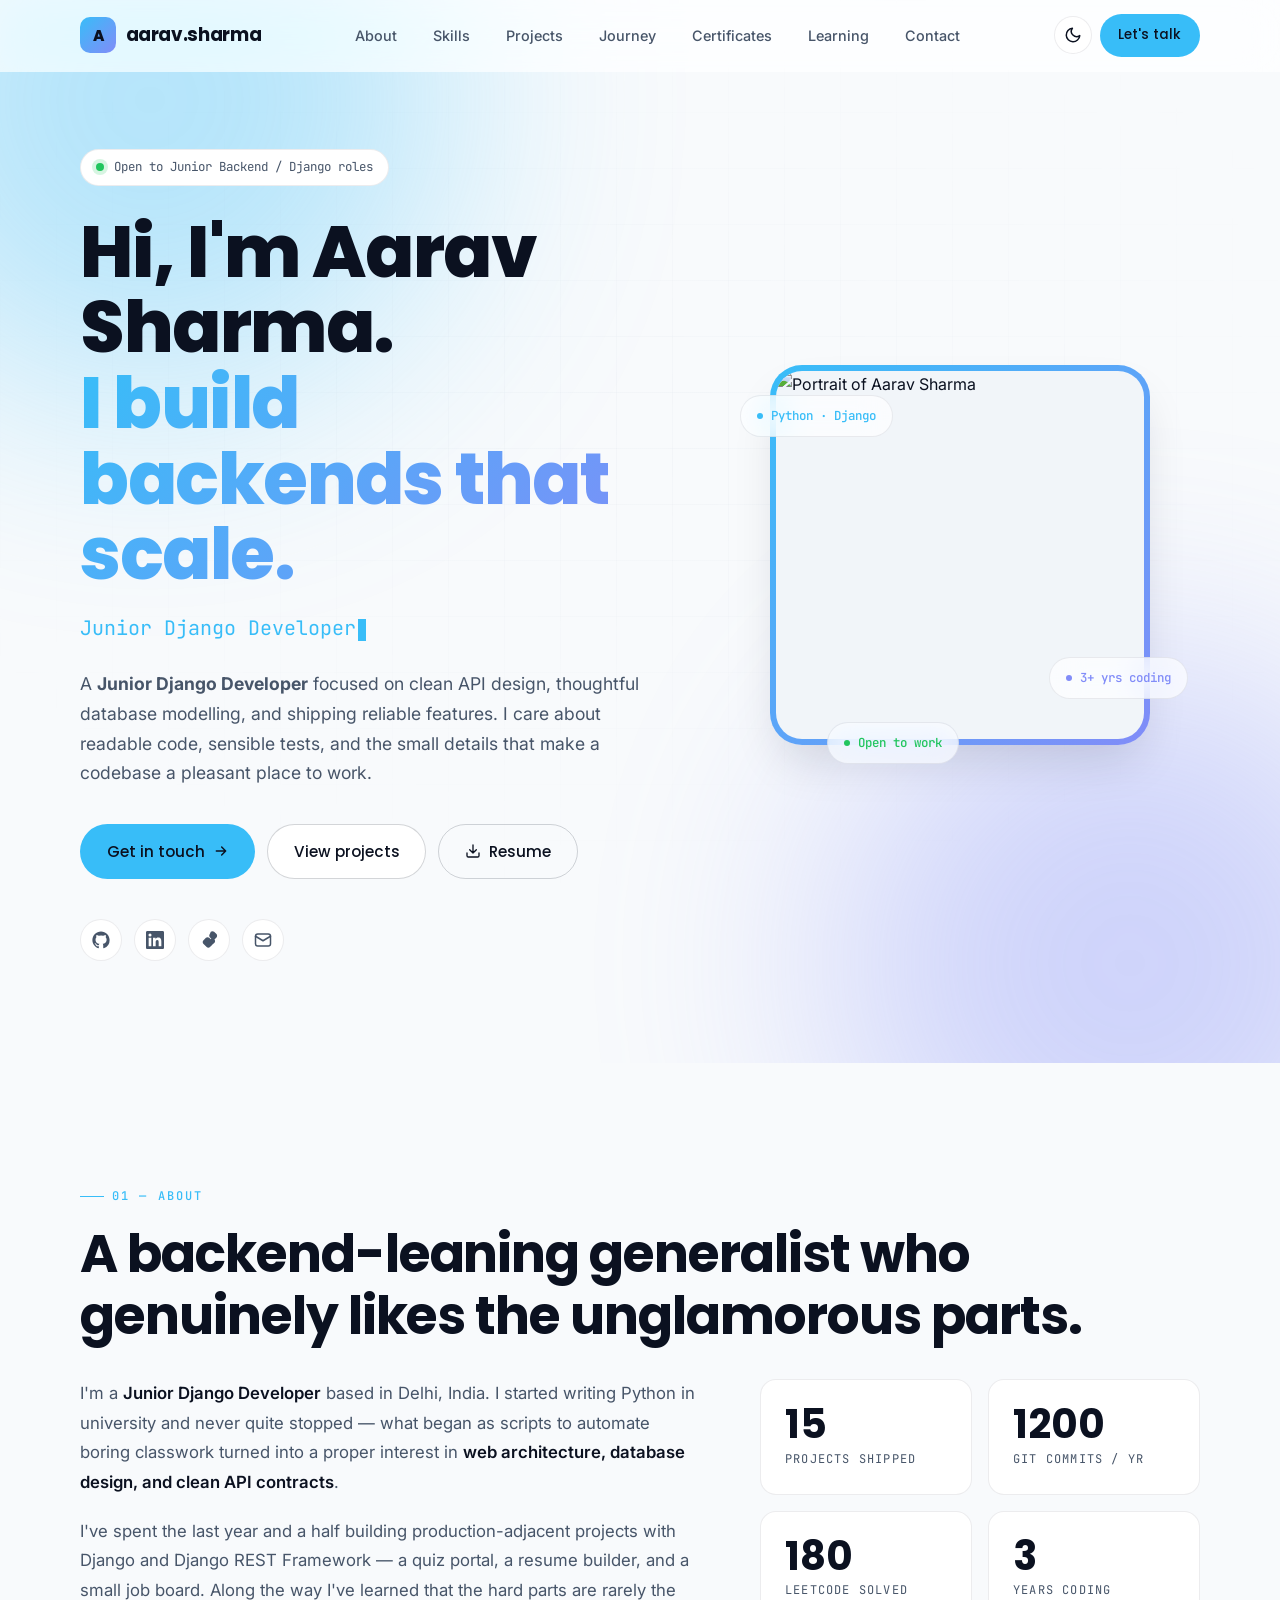
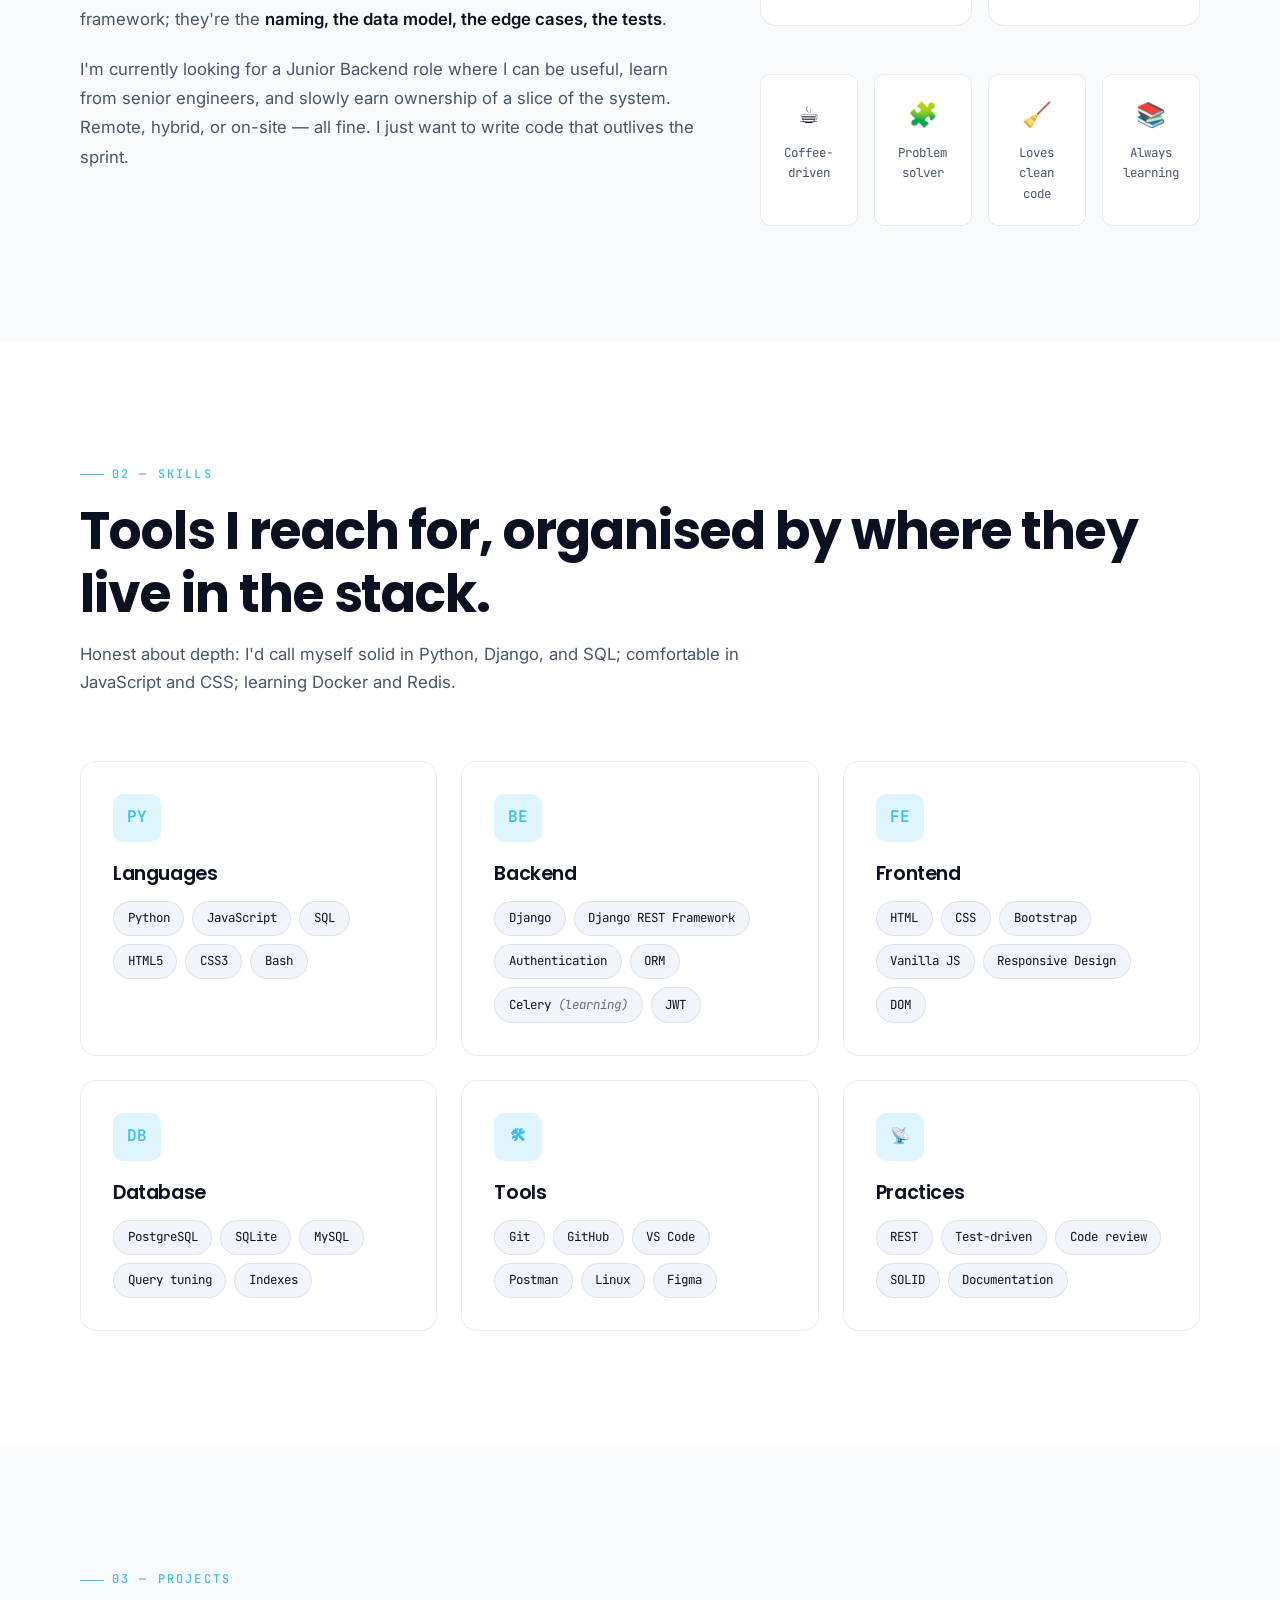
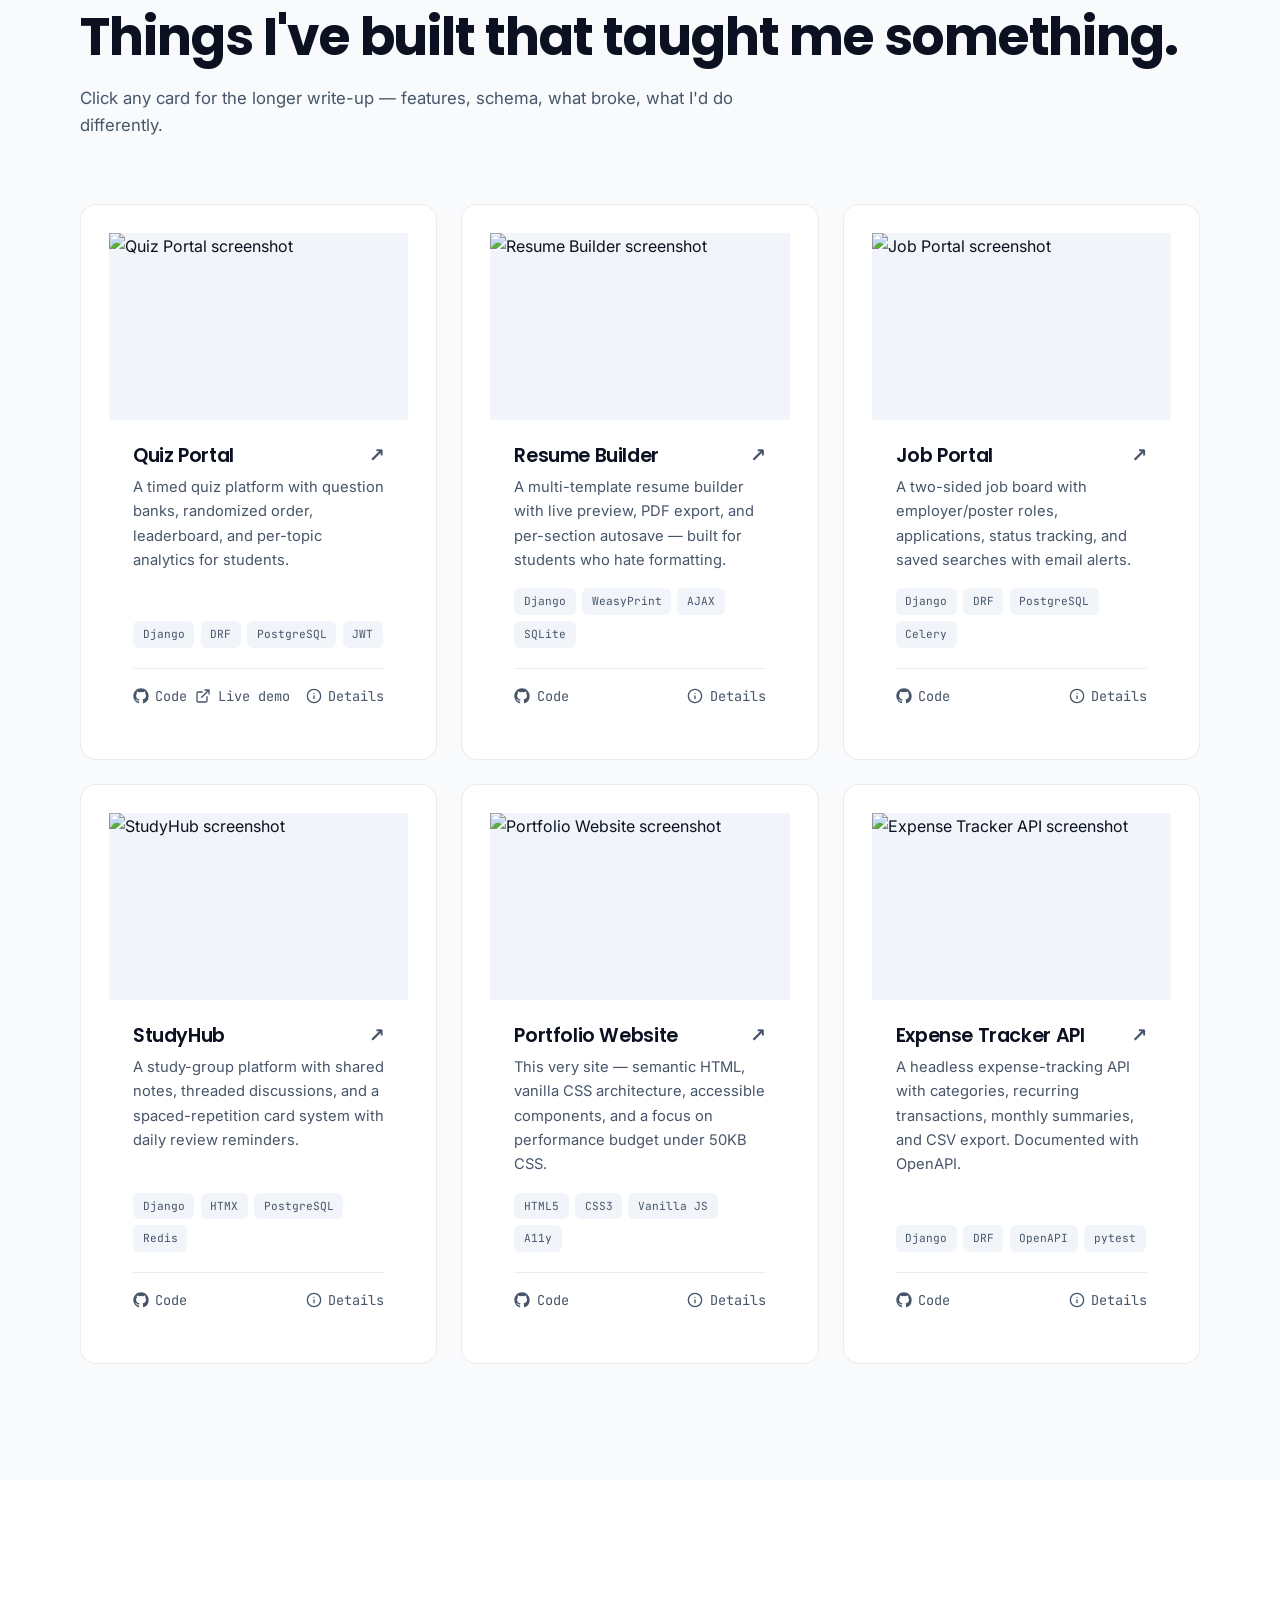
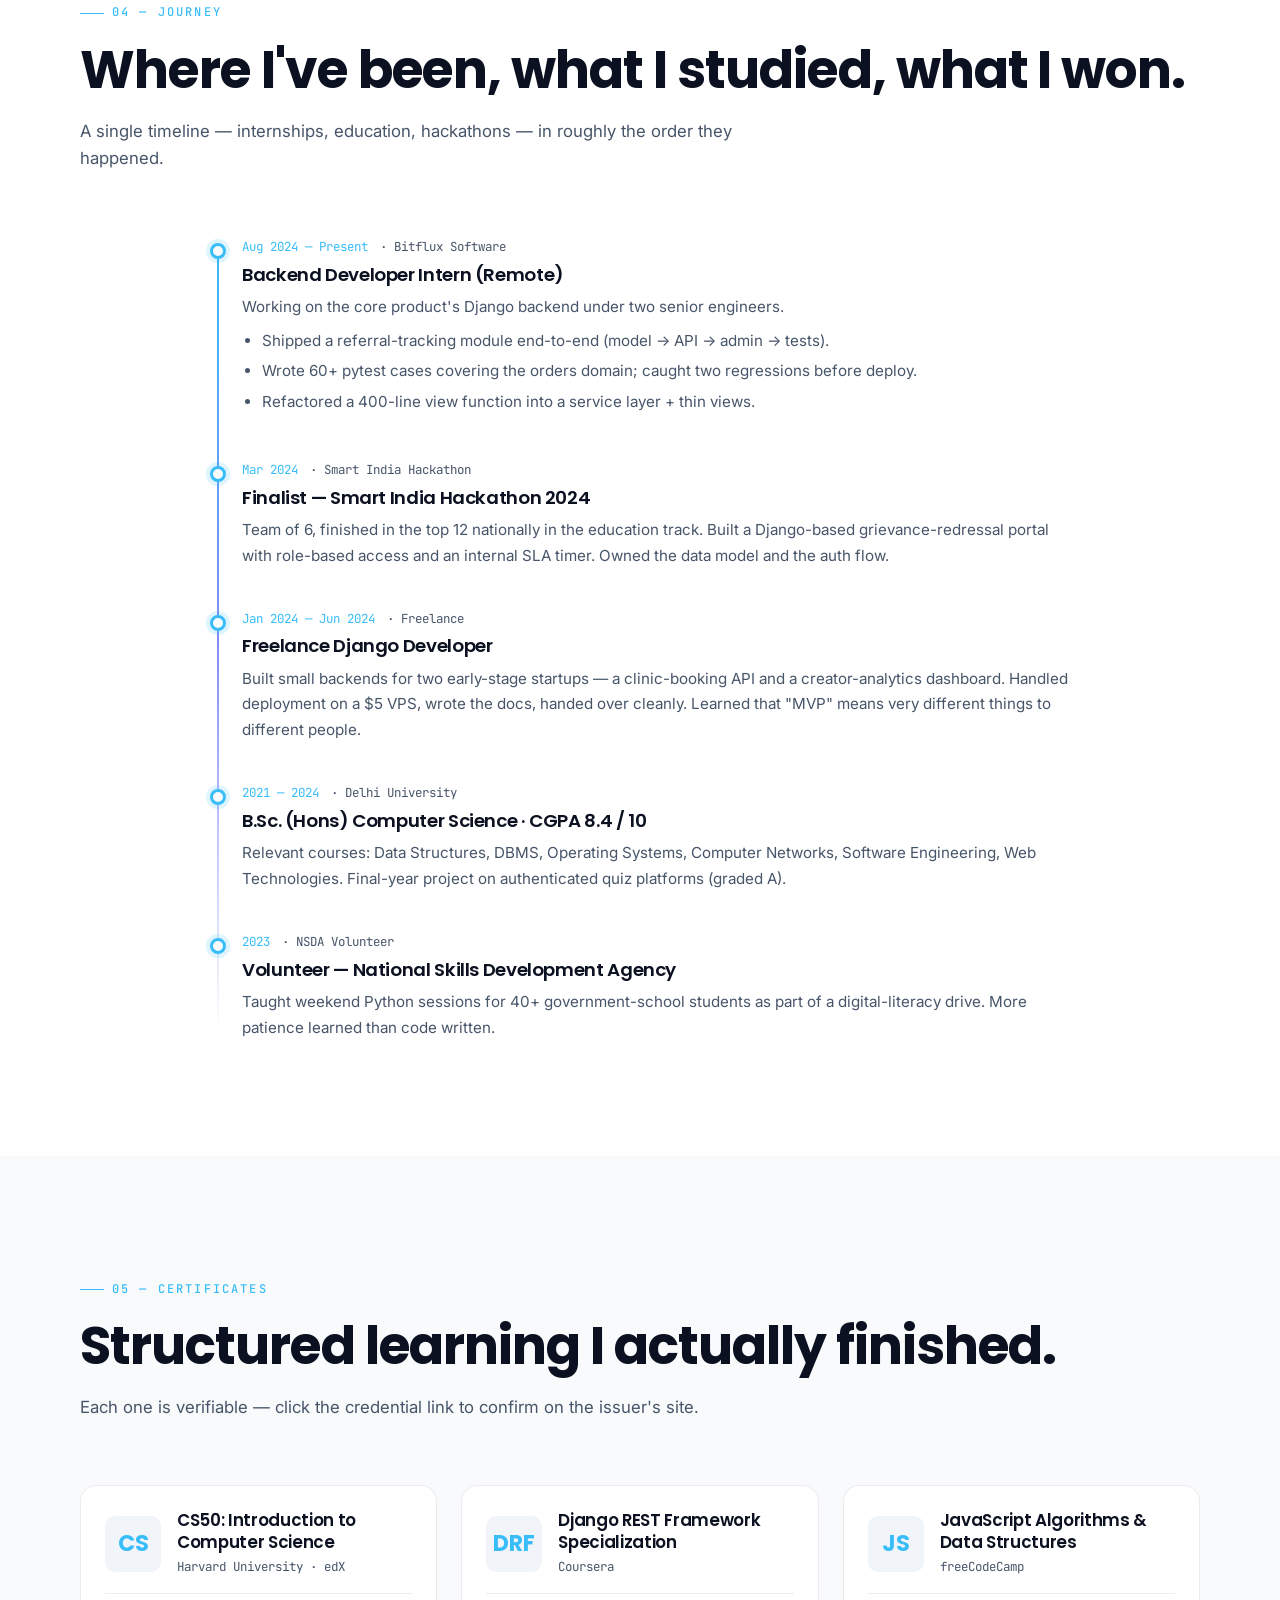
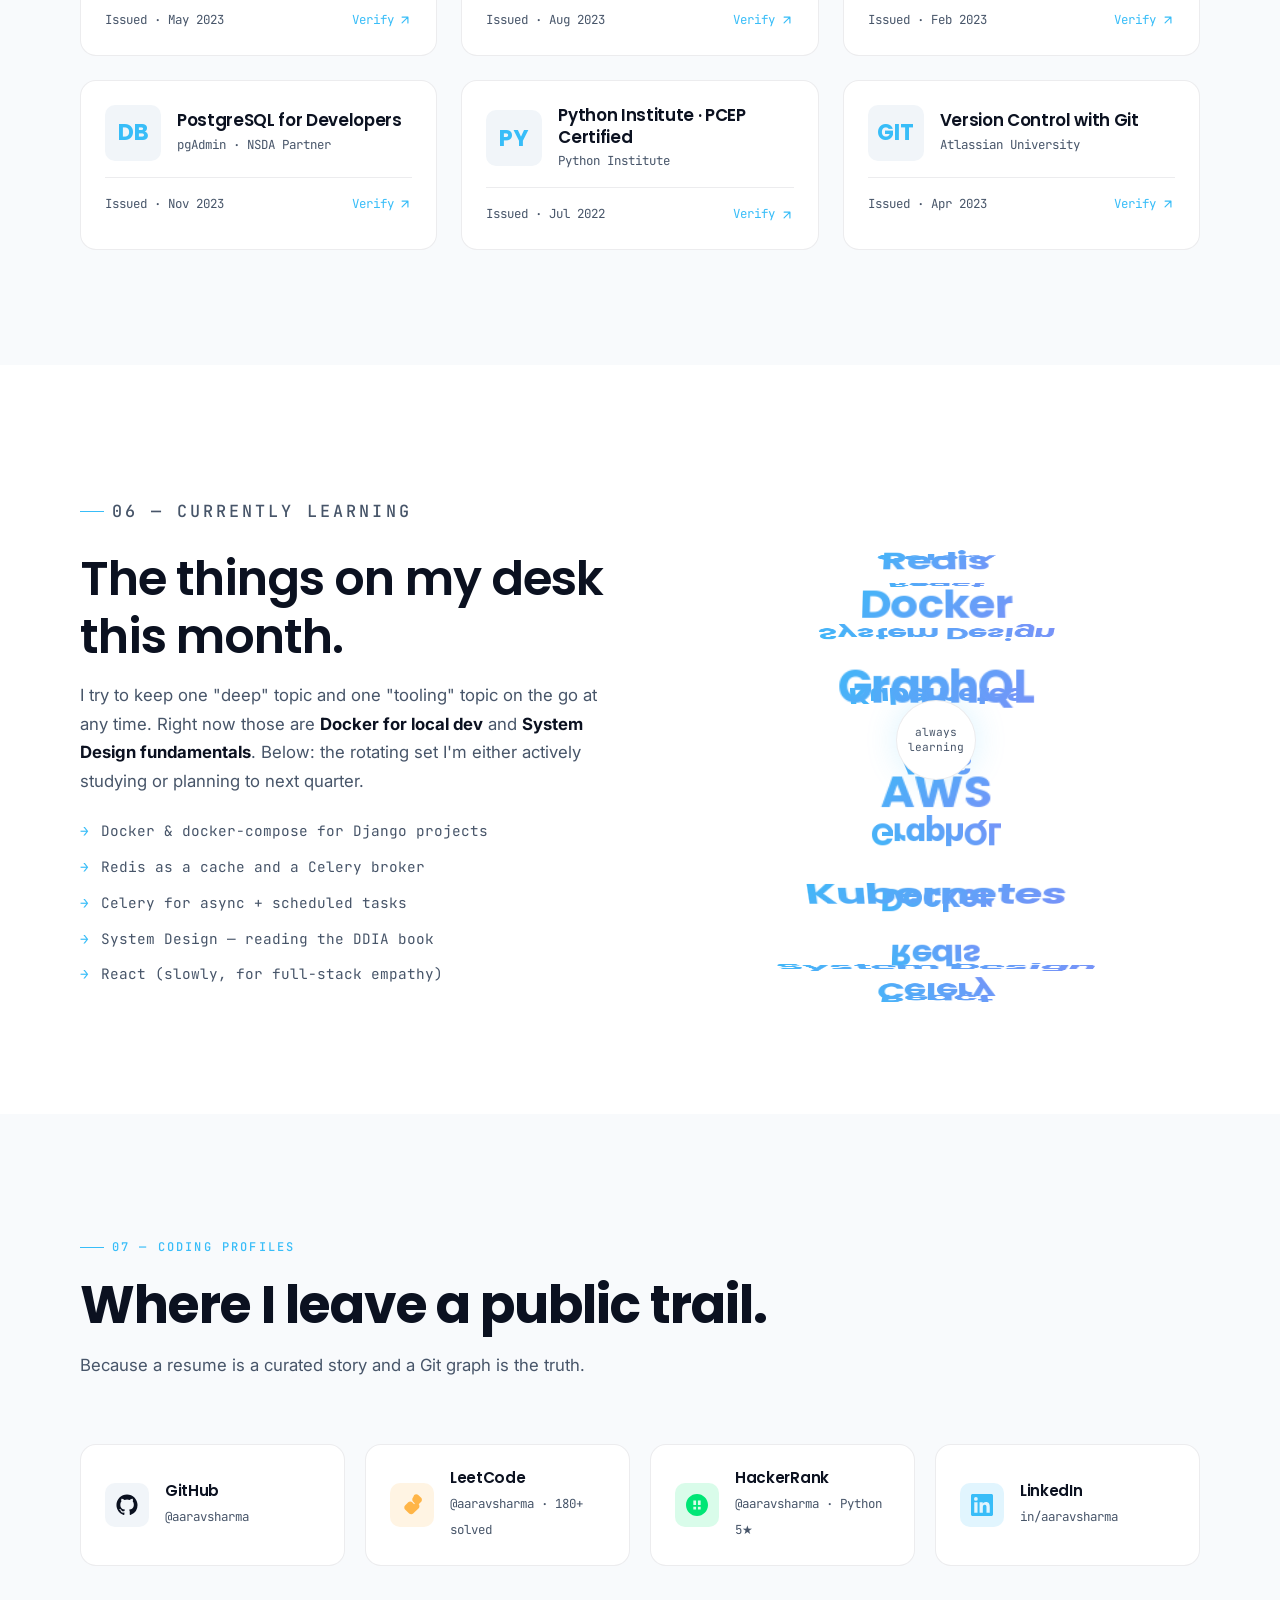
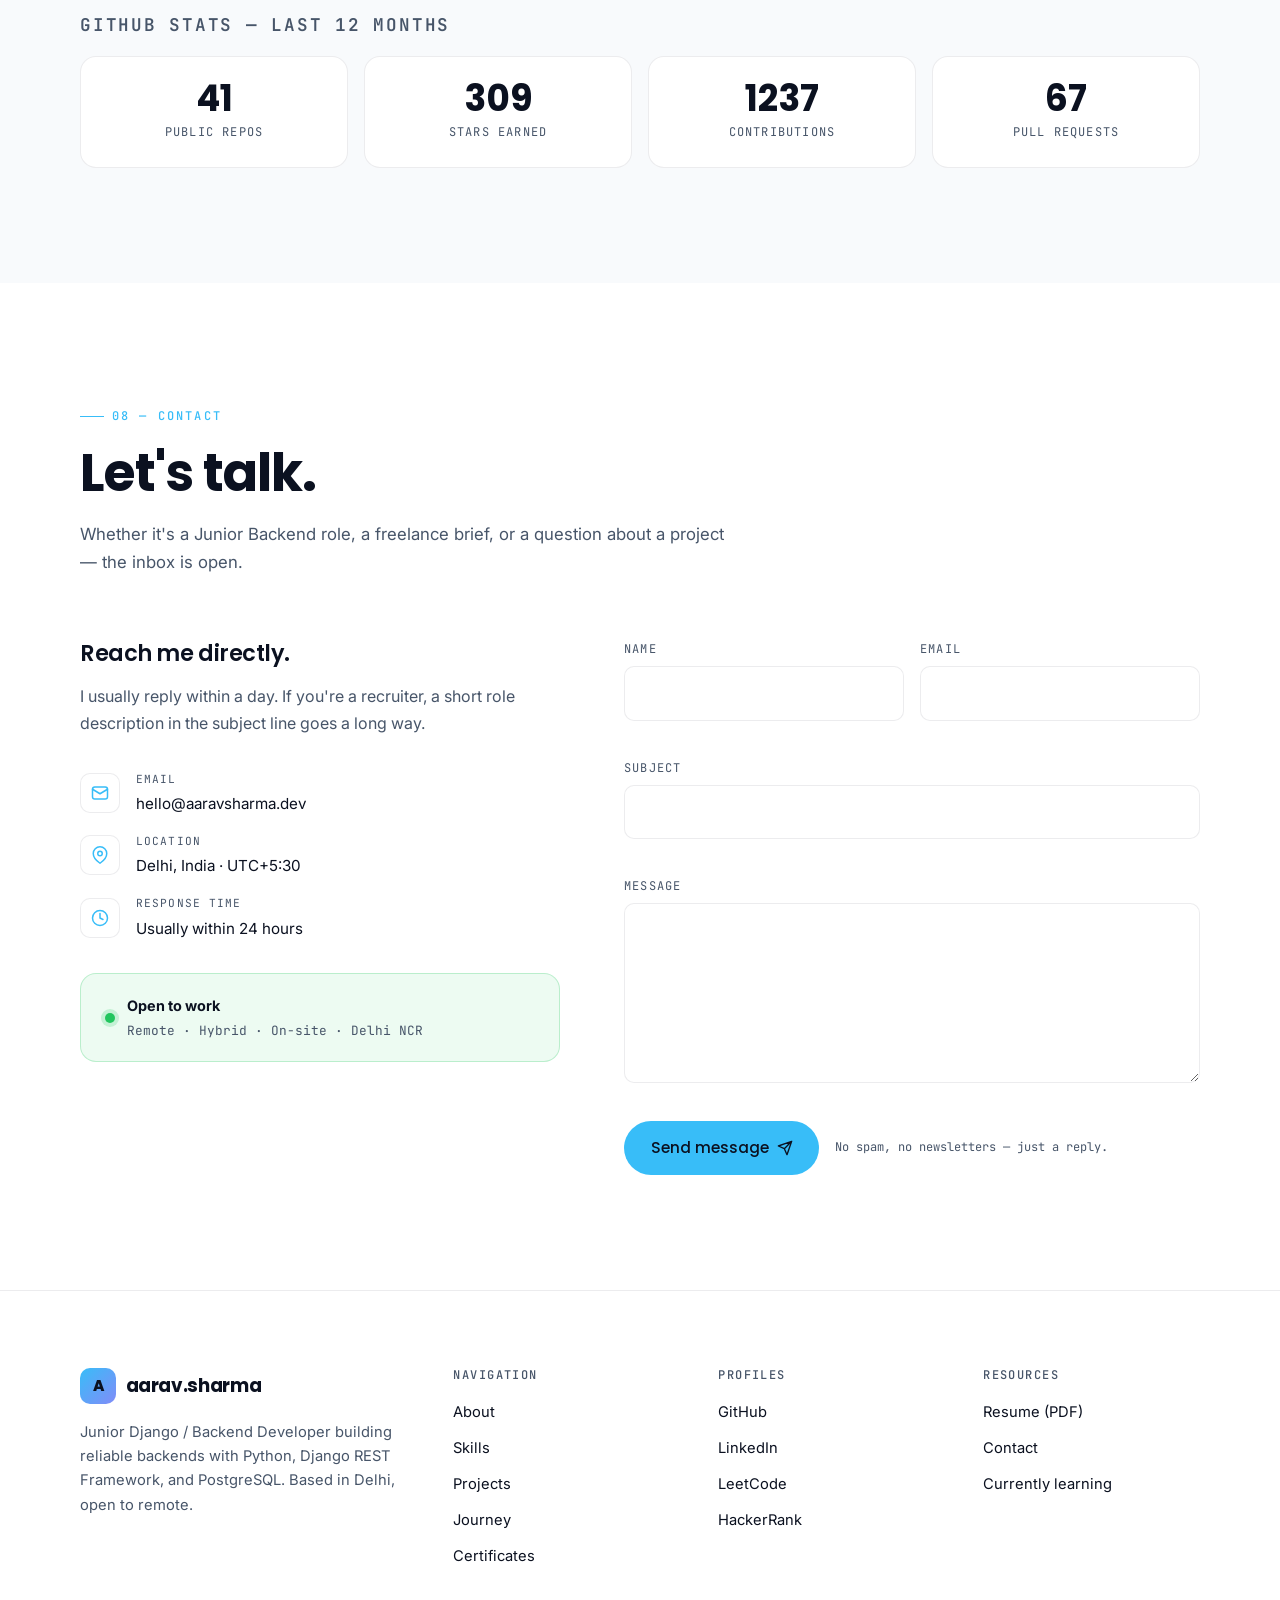
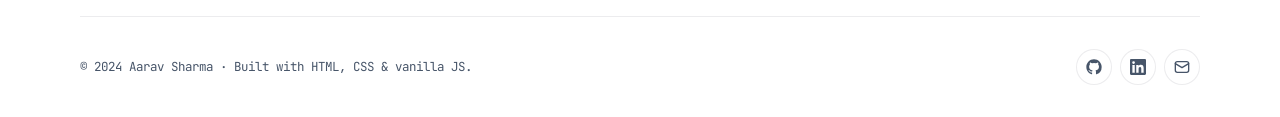
==== index.html @ 217621af "Add: index.html" ====
<!DOCTYPE html>
<html lang="en" data-theme="dark">
<head>
<meta charset="UTF-8" />
<meta name="viewport" content="width=device-width, initial-scale=1.0" />
<title>Aarav Sharma — Backend Developer · Django & Python</title>
<meta name="description" content="Junior Django / Backend Developer specialising in Python, Django REST Framework, and clean database design. Open to remote, hybrid, and on-site roles." />
<meta name="author" content="Aarav Sharma" />

<!-- Open Graph -->
<meta property="og:type" content="website" />
<meta property="og:title" content="Aarav Sharma — Backend Developer" />
<meta property="og:description" content="Python · Django · REST APIs · PostgreSQL. Building reliable backends with clean architecture." />
<meta property="og:image" content="https://picsum.photos/seed/og-devfolio/1200/630" />

<!-- Twitter -->
<meta name="twitter:card" content="summary_large_image" />
<meta name="twitter:title" content="Aarav Sharma — Backend Developer" />
<meta name="twitter:description" content="Python · Django · REST APIs · PostgreSQL." />

<!-- Canonical -->
<link rel="canonical" href="https://aaravsharma.dev/" />

<!-- Fonts -->
<link rel="preconnect" href="https://fonts.googleapis.com" />
<link rel="preconnect" href="https://fonts.gstatic.com" crossorigin />
<link href="https://fonts.googleapis.com/css2?family=Poppins:wght@400;500;600;700;800&family=Inter:wght@300;400;500;600;700&family=JetBrains+Mono:wght@400;500;600&display=swap" rel="stylesheet" />

<!-- Favicon -->
<link rel="icon" href="data:image/svg+xml,<svg xmlns='http://www.w3.org/2000/svg' viewBox='0 0 100 100'><rect width='100' height='100' rx='22' fill='%230B1120'/><text x='50' y='68' font-family='Poppins,sans-serif' font-size='52' font-weight='700' fill='%2338BDF8' text-anchor='middle'>A</text></svg>" />

<!-- Structured data -->
<script type="application/ld+json">
{
  "@context": "https://schema.org",
  "@type": "Person",
  "name": "Aarav Sharma",
  "jobTitle": "Junior Backend Developer",
  "url": "https://aaravsharma.dev",
  "knowsAbout": ["Python", "Django", "Django REST Framework", "PostgreSQL", "REST API Design", "Database Design"],
  "alumniOf": "Delhi University",
  "sameAs": [
    "https://github.com/aaravsharma",
    "https://linkedin.com/in/aaravsharma",
    "https://leetcode.com/aaravsharma"
  ]
}
</script>

<style>
/* ===================================================================
   1. VARIABLES
   =================================================================== */
:root {
  /* Color — dark theme (default) */
  --color-bg: #0B1120;
  --color-bg-2: #111827;
  --color-card: #1E293B;
  --color-card-2: #243349;
  --color-primary: #38BDF8;
  --color-primary-soft: rgba(56, 189, 248, 0.12);
  --color-secondary: #818CF8;
  --color-secondary-soft: rgba(129, 140, 248, 0.14);
  --color-text: #F8FAFC;
  --color-muted: #94A3B8;
  --color-success: #22C55E;
  --color-border: rgba(148, 163, 184, 0.14);
  --color-border-strong: rgba(148, 163, 184, 0.28);
  --color-glass: rgba(30, 41, 59, 0.6);

  /* Typography */
  --font-display: 'Poppins', system-ui, -apple-system, sans-serif;
  --font-sans: 'Inter', system-ui, -apple-system, sans-serif;
  --font-mono: 'JetBrains Mono', 'Fira Code', ui-monospace, monospace;

  /* Spacing scale */
  --space-1: 0.25rem;
  --space-2: 0.5rem;
  --space-3: 0.75rem;
  --space-4: 1rem;
  --space-5: 1.5rem;
  --space-6: 2rem;
  --space-7: 3rem;
  --space-8: 4rem;
  --space-9: 6rem;
  --space-10: 8rem;

  /* Radius */
  --radius-sm: 6px;
  --radius-md: 10px;
  --radius-lg: 16px;
  --radius-xl: 24px;
  --radius-full: 999px;

  /* Shadows */
  --shadow-sm: 0 1px 2px rgba(0,0,0,0.3);
  --shadow-md: 0 4px 16px rgba(0,0,0,0.35);
  --shadow-lg: 0 24px 48px -12px rgba(0,0,0,0.5);
  --shadow-glow: 0 0 32px rgba(56, 189, 248, 0.18);

  /* Easing */
  --ease-quiet: cubic-bezier(.22, 1, .36, 1);
  --ease-precise: cubic-bezier(.4, 0, .2, 1);
  --ease-emphasis: cubic-bezier(.16, 1, .3, 1);

  /* Layout */
  --container: 1200px;
  --container-narrow: 860px;
  --nav-height: 72px;
}

[data-theme="light"] {
  --color-bg: #F8FAFC;
  --color-bg-2: #FFFFFF;
  --color-card: #FFFFFF;
  --color-card-2: #F1F5F9;
  --color-primary-soft: rgba(56, 189, 248, 0.16);
  --color-secondary-soft: rgba(129, 140, 248, 0.18);
  --color-text: #0B1120;
  --color-muted: #475569;
  --color-border: rgba(15, 23, 42, 0.08);
  --color-border-strong: rgba(15, 23, 42, 0.18);
  --color-glass: rgba(255, 255, 255, 0.7);
  --shadow-sm: 0 1px 2px rgba(15,23,42,0.06);
  --shadow-md: 0 4px 16px rgba(15,23,42,0.08);
  --shadow-lg: 0 24px 48px -12px rgba(15,23,42,0.15);
  --shadow-glow: 0 0 32px rgba(56, 189, 248, 0.18);
}

/* ===================================================================
   2. RESET
   =================================================================== */
*, *::before, *::after { box-sizing: border-box; margin: 0; padding: 0; }
html { scroll-behavior: smooth; -webkit-text-size-adjust: 100%; }
html:focus-within { scroll-behavior: smooth; }
body {
  font-family: var(--font-sans);
  background: var(--color-bg);
  color: var(--color-text);
  line-height: 1.65;
  font-size: 16px;
  -webkit-font-smoothing: antialiased;
  -moz-osx-font-smoothing: grayscale;
  overflow-x: hidden;
  transition: background-color 400ms var(--ease-quiet), color 400ms var(--ease-quiet);
}
img, picture, svg, video { display: block; max-width: 100%; }
input, button, textarea, select { font: inherit; color: inherit; }
button { background: none; border: none; cursor: pointer; }
a { color: inherit; text-decoration: none; }
ul, ol { list-style: none; }
h1, h2, h3, h4, h5, h6 { font-family: var(--font-display); font-weight: 600; line-height: 1.2; letter-spacing: -0.02em; }
:focus-visible { outline: 2px solid var(--color-primary); outline-offset: 3px; border-radius: 4px; }

/* ===================================================================
   3. UTILITIES
   =================================================================== */
.container { width: 100%; max-width: var(--container); margin-inline: auto; padding-inline: clamp(1.25rem, 4vw, 2.5rem); }
.container-narrow { max-width: var(--container-narrow); }
.section { padding-block: clamp(4rem, 9vw, 8rem); position: relative; }
.section-label {
  display: inline-flex; align-items: center; gap: 0.5rem;
  font-family: var(--font-mono); font-size: 0.75rem; font-weight: 500;
  color: var(--color-primary); text-transform: uppercase; letter-spacing: 0.18em;
  margin-bottom: 1rem;
}
.section-label::before { content: ''; width: 24px; height: 1px; background: var(--color-primary); }
.section-title { font-size: clamp(2rem, 5vw, 3.25rem); font-weight: 700; margin-bottom: 1rem; }
.section-lead { color: var(--color-muted); font-size: 1.05rem; max-width: 60ch; margin-bottom: 4rem; }
.text-muted { color: var(--color-muted); }
.text-mono { font-family: var(--font-mono); }
.text-gradient {
  background: linear-gradient(135deg, var(--color-primary), var(--color-secondary));
  -webkit-background-clip: text; background-clip: text; -webkit-text-fill-color: transparent;
}

/* Buttons */
.btn {
  display: inline-flex; align-items: center; justify-content: center; gap: 0.5rem;
  padding: 0.85rem 1.6rem; border-radius: var(--radius-full);
  font-family: var(--font-display); font-weight: 500; font-size: 0.95rem;
  border: 1px solid transparent; transition: all 300ms var(--ease-quiet);
  white-space: nowrap; position: relative; overflow: hidden;
}
.btn-primary { background: var(--color-primary); color: #0B1120; }
.btn-primary:hover { transform: translateY(-2px); box-shadow: 0 12px 24px -8px rgba(56, 189, 248, 0.5); }
.btn-ghost { background: var(--color-card); color: var(--color-text); border-color: var(--color-border-strong); }
.btn-ghost:hover { border-color: var(--color-primary); transform: translateY(-2px); }
.btn-outline { background: transparent; border-color: var(--color-border-strong); color: var(--color-text); }
.btn-outline:hover { border-color: var(--color-primary); color: var(--color-primary); }
.btn-sm { padding: 0.55rem 1.1rem; font-size: 0.85rem; }

/* Card */
.card {
  background: var(--color-card); border: 1px solid var(--color-border);
  border-radius: var(--radius-lg); padding: 1.75rem;
  transition: all 400ms var(--ease-quiet);
}
.card-glass {
  background: var(--color-glass);
  backdrop-filter: blur(16px) saturate(160%);
  -webkit-backdrop-filter: blur(16px) saturate(160%);
  border: 1px solid var(--color-border);
}

/* Chip / tag */
.chip {
  display: inline-flex; align-items: center; gap: 0.4rem;
  padding: 0.35rem 0.8rem; border-radius: var(--radius-full);
  font-family: var(--font-mono); font-size: 0.75rem; font-weight: 500;
  background: var(--color-primary-soft); color: var(--color-primary);
  border: 1px solid var(--color-border);
}
.chip-secondary { background: var(--color-secondary-soft); color: var(--color-secondary); }
.chip-success { background: rgba(34, 197, 94, 0.14); color: var(--color-success); }

/* Eyebrow row */
.eyebrow-row { display: flex; align-items: center; gap: 0.75rem; flex-wrap: wrap; margin-bottom: 1.5rem; }

/* Divider */
.divider { height: 1px; background: linear-gradient(90deg, transparent, var(--color-border-strong), transparent); margin-block: 4rem; }

/* ===================================================================
   4. ANIMATIONS
   =================================================================== */
@keyframes drift1 {
  0%, 100% { transform: translate(0, 0) scale(1); }
  50% { transform: translate(150px, 100px) scale(1.15); }
}
@keyframes drift2 {
  0%, 100% { transform: translate(0, 0) scale(1); }
  50% { transform: translate(-120px, -80px) scale(1.1); }
}
@keyframes blink {
  0%, 100% { opacity: 1; }
  50% { opacity: 0; }
}
@keyframes spin-slow {
  from { transform: rotate(0deg); }
  to { transform: rotate(360deg); }
}
@keyframes float-y {
  0%, 100% { transform: translateY(0); }
  50% { transform: translateY(-8px); }
}

/* Scroll reveal */
.reveal { opacity: 0; transform: translateY(32px); transition: opacity 800ms var(--ease-quiet), transform 800ms var(--ease-quiet); }
.reveal.is-visible { opacity: 1; transform: translateY(0); }
.reveal-delay-1 { transition-delay: 80ms; }
.reveal-delay-2 { transition-delay: 160ms; }
.reveal-delay-3 { transition-delay: 240ms; }
.reveal-delay-4 { transition-delay: 320ms; }
.reveal-delay-5 { transition-delay: 400ms; }

@media (prefers-reduced-motion: reduce) {
  *, *::before, *::after { animation-duration: 0.01ms !important; animation-iteration-count: 1 !important; transition-duration: 0.01ms !important; scroll-behavior: auto !important; }
  .reveal { opacity: 1; transform: none; }
}

/* ===================================================================
   5. SCROLL PROGRESS
   =================================================================== */
.scroll-progress {
  position: fixed; top: 0; left: 0; height: 2px; width: 0%;
  background: linear-gradient(90deg, var(--color-primary), var(--color-secondary));
  z-index: 1000; transition: width 100ms linear;
}

/* ===================================================================
   6. SKIP LINK
   =================================================================== */
.skip-link {
  position: absolute; left: -9999px; top: 0; z-index: 1100;
  background: var(--color-primary); color: #0B1120;
  padding: 0.75rem 1.25rem; border-radius: 0 0 var(--radius-md) 0;
  font-weight: 500;
}
.skip-link:focus { left: 0; }

/* ===================================================================
   7. NAVBAR
   =================================================================== */
.nav {
  position: fixed; top: 0; left: 0; right: 0; height: var(--nav-height);
  display: flex; align-items: center; z-index: 100;
  background: var(--color-glass);
  backdrop-filter: blur(20px) saturate(160%);
  -webkit-backdrop-filter: blur(20px) saturate(160%);
  border-bottom: 1px solid transparent;
  transition: border-color 300ms var(--ease-quiet), background 300ms var(--ease-quiet);
}
.nav.is-scrolled { border-bottom-color: var(--color-border); }
.nav-inner { display: flex; align-items: center; justify-content: space-between; width: 100%; max-width: var(--container); margin-inline: auto; padding-inline: clamp(1.25rem, 4vw, 2.5rem); }
.nav-logo { font-family: var(--font-display); font-weight: 700; font-size: 1.15rem; display: flex; align-items: center; gap: 0.6rem; letter-spacing: -0.02em; }
.nav-logo-mark {
  width: 36px; height: 36px; border-radius: 10px;
  background: linear-gradient(135deg, var(--color-primary), var(--color-secondary));
  display: grid; place-items: center; color: #0B1120; font-weight: 800; font-size: 0.95rem;
}
.nav-links { display: flex; align-items: center; gap: 0.35rem; }
.nav-link {
  padding: 0.5rem 0.95rem; border-radius: var(--radius-full);
  font-size: 0.9rem; color: var(--color-muted); transition: all 250ms var(--ease-quiet);
  font-weight: 500;
}
.nav-link:hover { color: var(--color-text); background: var(--color-card); }
.nav-link.is-active { color: var(--color-primary); background: var(--color-primary-soft); }
.nav-actions { display: flex; align-items: center; gap: 0.5rem; }

.theme-toggle {
  width: 38px; height: 38px; border-radius: var(--radius-full);
  display: grid; place-items: center;
  background: var(--color-card); border: 1px solid var(--color-border);
  transition: all 250ms var(--ease-quiet);
}
.theme-toggle:hover { border-color: var(--color-primary); color: var(--color-primary); }
.theme-toggle svg { width: 18px; height: 18px; }
[data-theme="dark"] .theme-toggle .icon-sun { display: block; }
[data-theme="dark"] .theme-toggle .icon-moon { display: none; }
[data-theme="light"] .theme-toggle .icon-sun { display: none; }
[data-theme="light"] .theme-toggle .icon-moon { display: block; }

.nav-toggle { display: none; width: 38px; height: 38px; border-radius: var(--radius-full); background: var(--color-card); border: 1px solid var(--color-border); place-items: center; }
.nav-toggle span { display: block; width: 16px; height: 1.5px; background: var(--color-text); position: relative; }
.nav-toggle span::before, .nav-toggle span::after { content: ''; position: absolute; left: 0; width: 16px; height: 1.5px; background: var(--color-text); transition: transform 300ms var(--ease-quiet); }
.nav-toggle span::before { top: -5px; }
.nav-toggle span::after { top: 5px; }
.nav-toggle.is-open span { background: transparent; }
.nav-toggle.is-open span::before { transform: rotate(45deg) translate(3.5px, 3.5px); }
.nav-toggle.is-open span::after { transform: rotate(-45deg) translate(3.5px, -3.5px); }

@media (max-width: 880px) {
  .nav-links {
    position: fixed; top: var(--nav-height); left: 0; right: 0;
    flex-direction: column; align-items: stretch; gap: 0;
    background: var(--color-bg-2); border-bottom: 1px solid var(--color-border);
    padding: 1rem clamp(1.25rem, 4vw, 2.5rem) 1.5rem;
    transform: translateY(-130%); transition: transform 400ms var(--ease-quiet);
    max-height: calc(100vh - var(--nav-height)); overflow-y: auto;
  }
  .nav-links.is-open { transform: translateY(0); }
  .nav-link { padding: 0.85rem 1rem; border-radius: var(--radius-md); font-size: 1rem; }
  .nav-toggle { display: grid; }
}

/* ===================================================================
   8. HERO
   =================================================================== */
.hero { position: relative; padding-top: calc(var(--nav-height) + clamp(2rem, 6vw, 5rem)); padding-bottom: clamp(4rem, 8vw, 7rem); overflow: hidden; }
.hero-bg { position: absolute; inset: 0; z-index: 0; pointer-events: none; }
.hero-bg::before, .hero-bg::after {
  content: ''; position: absolute; width: 600px; height: 600px;
  border-radius: 50%; filter: blur(120px); opacity: 0.35;
}
.hero-bg::before { background: var(--color-primary); top: -200px; left: -150px; animation: drift1 18s ease-in-out infinite; }
.hero-bg::after { background: var(--color-secondary); bottom: -200px; right: -150px; animation: drift2 22s ease-in-out infinite; }
.hero-grid {
  position: absolute; inset: 0; z-index: 0; pointer-events: none;
  background-image:
    linear-gradient(rgba(148, 163, 184, 0.05) 1px, transparent 1px),
    linear-gradient(90deg, rgba(148, 163, 184, 0.05) 1px, transparent 1px);
  background-size: 56px 56px;
  -webkit-mask-image: radial-gradient(ellipse 80% 60% at 50% 40%, black, transparent 75%);
  mask-image: radial-gradient(ellipse 80% 60% at 50% 40%, black, transparent 75%);
}
.hero-inner { position: relative; z-index: 1; display: grid; grid-template-columns: 1.2fr 1fr; gap: clamp(2rem, 5vw, 4rem); align-items: center; }
@media (max-width: 880px) { .hero-inner { grid-template-columns: 1fr; text-align: center; } }

.hero-status {
  display: inline-flex; align-items: center; gap: 0.6rem;
  padding: 0.45rem 0.95rem; border-radius: var(--radius-full);
  background: var(--color-card); border: 1px solid var(--color-border);
  font-family: var(--font-mono); font-size: 0.78rem; color: var(--color-muted);
  margin-bottom: 1.75rem;
}
.hero-status .dot { width: 8px; height: 8px; border-radius: 50%; background: var(--color-success); box-shadow: 0 0 0 4px rgba(34, 197, 94, 0.18); }

.hero-title { font-size: clamp(2.5rem, 7vw, 4.5rem); font-weight: 800; line-height: 1.05; margin-bottom: 1.25rem; }
.hero-title .line { display: block; }
.hero-title .accent { background: linear-gradient(135deg, var(--color-primary), var(--color-secondary)); -webkit-background-clip: text; background-clip: text; -webkit-text-fill-color: transparent; }

.hero-role { font-family: var(--font-mono); font-size: clamp(1rem, 2.5vw, 1.25rem); color: var(--color-primary); margin-bottom: 1.5rem; min-height: 1.5em; }
.hero-role .cursor { display: inline-block; width: 8px; height: 1.1em; background: var(--color-primary); vertical-align: text-bottom; margin-left: 2px; animation: blink 1s steps(2) infinite; }

.hero-desc { font-size: 1.1rem; color: var(--color-muted); max-width: 56ch; margin-bottom: 2.25rem; line-height: 1.7; }
@media (max-width: 880px) { .hero-desc { margin-inline: auto; } }

.hero-cta { display: flex; gap: 0.75rem; flex-wrap: wrap; margin-bottom: 2.5rem; }
@media (max-width: 880px) { .hero-cta { justify-content: center; } }

.hero-socials { display: flex; gap: 0.75rem; align-items: center; }
@media (max-width: 880px) { .hero-socials { justify-content: center; } }
.hero-socials a {
  width: 42px; height: 42px; border-radius: var(--radius-full);
  display: grid; place-items: center;
  background: var(--color-card); border: 1px solid var(--color-border);
  color: var(--color-muted); transition: all 300ms var(--ease-quiet);
}
.hero-socials a:hover { color: var(--color-primary); border-color: var(--color-primary); transform: translateY(-3px); }
.hero-socials svg { width: 18px; height: 18px; }

/* Hero visual */
.hero-visual { position: relative; display: grid; place-items: center; }
.hero-photo-wrap {
  position: relative; width: clamp(260px, 32vw, 380px); aspect-ratio: 1;
  border-radius: 32px; padding: 6px;
  background: linear-gradient(135deg, var(--color-primary), var(--color-secondary));
  box-shadow: var(--shadow-lg);
}
.hero-photo {
  width: 100%; height: 100%; border-radius: 26px; object-fit: cover;
  background: var(--color-card-2);
}
.hero-photo-badge {
  position: absolute; padding: 0.6rem 1rem; border-radius: var(--radius-full);
  background: var(--color-glass); backdrop-filter: blur(16px) saturate(180%);
  -webkit-backdrop-filter: blur(16px) saturate(180%);
  border: 1px solid var(--color-border);
  font-family: var(--font-mono); font-size: 0.78rem; font-weight: 500;
  display: flex; align-items: center; gap: 0.5rem;
  animation: float-y 4s ease-in-out infinite;
}
.hero-photo-badge.badge-1 { top: 8%; left: -8%; color: var(--color-primary); }
.hero-photo-badge.badge-2 { bottom: 12%; right: -10%; color: var(--color-secondary); animation-delay: 1.5s; }
.hero-photo-badge.badge-3 { bottom: -5%; left: 15%; color: var(--color-success); animation-delay: 0.8s; }
.hero-photo-badge .dot { width: 6px; height: 6px; border-radius: 50%; background: currentColor; }

@media (max-width: 880px) {
  .hero-photo-wrap { width: 220px; }
  .hero-photo-badge.badge-1 { left: -4%; }
  .hero-photo-badge.badge-2 { right: -4%; }
}

/* ===================================================================
   9. ABOUT + STATS
   =================================================================== */
.about-grid { display: grid; grid-template-columns: 1.4fr 1fr; gap: clamp(2rem, 5vw, 4rem); align-items: start; }
@media (max-width: 880px) { .about-grid { grid-template-columns: 1fr; } }
.about-text p { color: var(--color-muted); font-size: 1.05rem; margin-bottom: 1.25rem; line-height: 1.75; }
.about-text p:last-child { margin-bottom: 0; }
.about-text strong { color: var(--color-text); font-weight: 600; }

.stats-grid { display: grid; grid-template-columns: repeat(2, 1fr); gap: 1rem; }
.stat-card { background: var(--color-card); border: 1px solid var(--color-border); border-radius: var(--radius-lg); padding: 1.5rem; transition: all 400ms var(--ease-quiet); }
.stat-card:hover { border-color: var(--color-primary); transform: translateY(-3px); }
.stat-value { font-family: var(--font-display); font-size: clamp(1.75rem, 4vw, 2.5rem); font-weight: 700; color: var(--color-text); line-height: 1; margin-bottom: 0.35rem; }
.stat-value .suffix { color: var(--color-primary); }
.stat-label { font-family: var(--font-mono); font-size: 0.75rem; color: var(--color-muted); text-transform: uppercase; letter-spacing: 0.1em; }

/* Fun facts strip */
.facts { display: grid; grid-template-columns: repeat(4, 1fr); gap: 1rem; margin-top: 3rem; }
@media (max-width: 720px) { .facts { grid-template-columns: repeat(2, 1fr); } }
.fact { padding: 1.25rem; background: var(--color-card); border: 1px solid var(--color-border); border-radius: var(--radius-md); text-align: center; }
.fact-icon { font-size: 1.5rem; margin-bottom: 0.5rem; }
.fact-text { font-family: var(--font-mono); font-size: 0.78rem; color: var(--color-muted); }

/* ===================================================================
   10. SKILLS
   =================================================================== */
.skills-grid { display: grid; grid-template-columns: repeat(auto-fit, minmax(280px, 1fr)); gap: 1.5rem; }
.skill-card { padding: 2rem; }
.skill-card-icon {
  width: 48px; height: 48px; border-radius: var(--radius-md);
  background: var(--color-primary-soft); color: var(--color-primary);
  display: grid; place-items: center; margin-bottom: 1.25rem;
  font-family: var(--font-mono); font-weight: 600;
}
.skill-card h3 { font-size: 1.2rem; margin-bottom: 1rem; }
.skill-list { display: flex; flex-wrap: wrap; gap: 0.5rem; }
.skill-tag {
  padding: 0.4rem 0.85rem; border-radius: var(--radius-full);
  background: var(--color-card-2); border: 1px solid var(--color-border);
  font-family: var(--font-mono); font-size: 0.78rem; color: var(--color-text);
  transition: all 250ms var(--ease-quiet);
}
.skill-tag:hover { border-color: var(--color-primary); color: var(--color-primary); transform: translateY(-2px); }

/* ===================================================================
   11. PROJECTS
   =================================================================== */
.projects-grid { display: grid; grid-template-columns: repeat(auto-fit, minmax(340px, 1fr)); gap: 1.5rem; }
.project-card {
  background: var(--color-card); border: 1px solid var(--color-border);
  border-radius: var(--radius-lg); overflow: hidden;
  transition: all 400ms var(--ease-quiet); display: flex; flex-direction: column;
  cursor: pointer;
}
.project-card:hover { transform: translateY(-6px); border-color: var(--color-border-strong); box-shadow: var(--shadow-lg); }
.project-thumb { aspect-ratio: 16/10; overflow: hidden; position: relative; background: var(--color-card-2); }
.project-thumb img { width: 100%; height: 100%; object-fit: cover; transition: transform 600ms var(--ease-quiet); }
.project-card:hover .project-thumb img { transform: scale(1.05); }
.project-thumb-overlay {
  position: absolute; inset: 0;
  background: linear-gradient(180deg, transparent 50%, rgba(11, 17, 32, 0.85));
  display: flex; align-items: flex-end; padding: 1rem;
  opacity: 0; transition: opacity 300ms var(--ease-quiet);
}
.project-card:hover .project-thumb-overlay { opacity: 1; }
.project-thumb-overlay .chip { background: rgba(255,255,255,0.12); color: var(--color-text); backdrop-filter: blur(8px); }
.project-body { padding: 1.5rem; flex: 1; display: flex; flex-direction: column; }
.project-title { font-size: 1.2rem; margin-bottom: 0.5rem; display: flex; align-items: center; justify-content: space-between; gap: 1rem; }
.project-title .arrow { color: var(--color-muted); transition: all 300ms var(--ease-quiet); }
.project-card:hover .project-title .arrow { color: var(--color-primary); transform: translate(3px, -3px); }
.project-desc { color: var(--color-muted); font-size: 0.92rem; margin-bottom: 1rem; flex: 1; }
.project-tags { display: flex; flex-wrap: wrap; gap: 0.4rem; margin-bottom: 1.25rem; }
.project-tag { font-family: var(--font-mono); font-size: 0.7rem; padding: 0.25rem 0.6rem; border-radius: var(--radius-sm); background: var(--color-card-2); color: var(--color-muted); }
.project-foot { display: flex; gap: 0.5rem; padding-top: 1rem; border-top: 1px solid var(--color-border); }
.project-foot a { display: inline-flex; align-items: center; gap: 0.4rem; font-size: 0.85rem; color: var(--color-muted); transition: color 250ms var(--ease-quiet); font-family: var(--font-mono); }
.project-foot a:hover { color: var(--color-primary); }
.project-foot svg { width: 16px; height: 16px; }

/* ===================================================================
   12. PROJECT MODAL
   =================================================================== */
.modal {
  position: fixed; inset: 0; z-index: 200;
  display: grid; place-items: center; padding: 1.5rem;
  background: rgba(11, 17, 32, 0.8); backdrop-filter: blur(8px);
  -webkit-backdrop-filter: blur(8px);
  opacity: 0; visibility: hidden; transition: opacity 300ms var(--ease-quiet), visibility 300ms var(--ease-quiet);
}
.modal.is-open { opacity: 1; visibility: visible; }
.modal-card {
  background: var(--color-bg-2); border: 1px solid var(--color-border);
  border-radius: var(--radius-xl); max-width: 800px; width: 100%;
  max-height: 88vh; overflow-y: auto;
  transform: translateY(40px); transition: transform 400ms var(--ease-emphasis);
}
.modal.is-open .modal-card { transform: translateY(0); }
.modal-close {
  position: sticky; top: 1rem; margin-left: auto; margin-right: 1rem; margin-top: 1rem;
  width: 38px; height: 38px; border-radius: var(--radius-full);
  background: var(--color-card); border: 1px solid var(--color-border);
  display: grid; place-items: center; color: var(--color-muted);
  transition: all 250ms var(--ease-quiet); z-index: 2;
}
.modal-close:hover { color: var(--color-text); border-color: var(--color-primary); }
.modal-body { padding: 0 2rem 2.5rem; }
.modal-cover { aspect-ratio: 16/9; border-radius: var(--radius-lg); overflow: hidden; margin: 0 2rem 2rem; }
.modal-cover img { width: 100%; height: 100%; object-fit: cover; }
.modal-title { font-size: 1.75rem; margin-bottom: 0.5rem; padding-inline: 2rem; }
.modal-sub { color: var(--color-muted); margin-bottom: 1.5rem; padding-inline: 2rem; font-family: var(--font-mono); font-size: 0.85rem; }
.modal-section { margin-bottom: 2rem; padding-inline: 2rem; }
.modal-section h4 { font-size: 0.9rem; text-transform: uppercase; letter-spacing: 0.1em; color: var(--color-primary); margin-bottom: 0.75rem; font-family: var(--font-mono); font-weight: 500; }
.modal-section ul { list-style: disc; padding-left: 1.25rem; }
.modal-section li { color: var(--color-muted); margin-bottom: 0.4rem; font-size: 0.95rem; }
.modal-section p { color: var(--color-muted); }
.modal-tags { display: flex; flex-wrap: wrap; gap: 0.5rem; }
.modal-cta { display: flex; gap: 0.75rem; flex-wrap: wrap; padding-inline: 2rem; }

/* ===================================================================
   13. TIMELINE (Experience / Education / Achievements)
   =================================================================== */
.timeline { position: relative; max-width: var(--container-narrow); margin-inline: auto; padding-left: 2rem; }
.timeline::before { content: ''; position: absolute; left: 7px; top: 8px; bottom: 8px; width: 2px; background: linear-gradient(180deg, var(--color-primary), var(--color-secondary), transparent); }
.timeline-item { position: relative; padding-bottom: 2.5rem; }
.timeline-item:last-child { padding-bottom: 0; }
.timeline-dot {
  position: absolute; left: -2rem; top: 6px; width: 16px; height: 16px;
  border-radius: 50%; background: var(--color-bg);
  border: 3px solid var(--color-primary);
  box-shadow: 0 0 0 4px var(--color-primary-soft);
}
.timeline-meta { display: flex; align-items: center; gap: 0.75rem; margin-bottom: 0.4rem; flex-wrap: wrap; }
.timeline-date { font-family: var(--font-mono); font-size: 0.78rem; color: var(--color-primary); }
.timeline-org { font-family: var(--font-mono); font-size: 0.78rem; color: var(--color-muted); }
.timeline-title { font-size: 1.15rem; margin-bottom: 0.5rem; }
.timeline-desc { color: var(--color-muted); font-size: 0.95rem; line-height: 1.7; }
.timeline-desc ul { list-style: disc; padding-left: 1.25rem; margin-top: 0.5rem; }
.timeline-desc li { margin-bottom: 0.3rem; }

/* ===================================================================
   14. CERTIFICATES
   =================================================================== */
.cert-grid { display: grid; grid-template-columns: repeat(auto-fit, minmax(280px, 1fr)); gap: 1.5rem; }
.cert-card { padding: 1.5rem; display: flex; flex-direction: column; gap: 1rem; }
.cert-card:hover { border-color: var(--color-primary); transform: translateY(-4px); }
.cert-head { display: flex; align-items: center; gap: 1rem; }
.cert-logo { width: 56px; height: 56px; border-radius: var(--radius-md); background: var(--color-card-2); display: grid; place-items: center; font-family: var(--font-display); font-weight: 700; font-size: 1.4rem; color: var(--color-primary); flex-shrink: 0; }
.cert-info h3 { font-size: 1.05rem; margin-bottom: 0.15rem; line-height: 1.3; }
.cert-org { font-family: var(--font-mono); font-size: 0.78rem; color: var(--color-muted); }
.cert-meta { display: flex; justify-content: space-between; align-items: center; font-family: var(--font-mono); font-size: 0.78rem; color: var(--color-muted); padding-top: 1rem; border-top: 1px solid var(--color-border); }
.cert-verify { color: var(--color-primary); display: inline-flex; align-items: center; gap: 0.3rem; transition: gap 250ms var(--ease-quiet); }
.cert-verify:hover { gap: 0.6rem; }

/* ===================================================================
   15. CURRENTLY LEARNING (3D word ring)
   =================================================================== */
.learning { padding-block: clamp(5rem, 10vw, 9rem); }
.learning-inner { display: grid; grid-template-columns: 1fr 1fr; gap: clamp(2rem, 5vw, 4rem); align-items: center; }
@media (max-width: 880px) { .learning-inner { grid-template-columns: 1fr; } }

.learning-text h2 { font-size: clamp(2rem, 5vw, 3rem); margin-bottom: 1rem; }
.learning-text p { color: var(--color-muted); font-size: 1.05rem; margin-bottom: 1.5rem; line-height: 1.7; }
.learning-list { display: flex; flex-direction: column; gap: 0.75rem; }
.learning-list-item { display: flex; align-items: center; gap: 0.75rem; font-family: var(--font-mono); font-size: 0.9rem; color: var(--color-muted); }
.learning-list-item::before { content: '→'; color: var(--color-primary); font-weight: 600; }

.ring-stage { perspective: 1000px; perspective-origin: 50% 50%; height: 480px; position: relative; display: grid; place-items: center; }
.ring { position: relative; transform-style: preserve-3d; will-change: transform; }
.ring-item { position: absolute; top: 50%; left: 50%; transform-origin: center; white-space: nowrap; }
.ring-item span {
  display: inline-block; transform: translate(-50%, -50%);
  font-family: var(--font-display); font-weight: 700;
  font-size: clamp(1.5rem, 3vw, 2.25rem);
  color: var(--color-text); letter-spacing: -0.02em;
  background: linear-gradient(135deg, var(--color-primary), var(--color-secondary));
  -webkit-background-clip: text; background-clip: text; -webkit-text-fill-color: transparent;
  padding: 0.5rem 1rem;
}
.ring-center {
  position: absolute; width: 80px; height: 80px; border-radius: 50%;
  background: var(--color-card); border: 1px solid var(--color-border);
  display: grid; place-items: center;
  font-family: var(--font-mono); font-size: 0.7rem; color: var(--color-muted);
  text-align: center; line-height: 1.3;
  box-shadow: var(--shadow-glow);
}

/* ===================================================================
   16. CODING PROFILES + GITHUB STATS
   =================================================================== */
.profiles-grid { display: grid; grid-template-columns: repeat(auto-fit, minmax(220px, 1fr)); gap: 1.25rem; margin-bottom: 3rem; }
.profile-card { padding: 1.5rem; display: flex; align-items: center; gap: 1rem; transition: all 300ms var(--ease-quiet); }
.profile-card:hover { border-color: var(--color-primary); transform: translateY(-3px); }
.profile-icon { width: 44px; height: 44px; border-radius: var(--radius-md); display: grid; place-items: center; flex-shrink: 0; }
.profile-icon svg { width: 22px; height: 22px; }
.profile-info h3 { font-size: 0.95rem; margin-bottom: 0.1rem; }
.profile-info .handle { font-family: var(--font-mono); font-size: 0.78rem; color: var(--color-muted); }

.gh-stats { display: grid; grid-template-columns: repeat(auto-fit, minmax(180px, 1fr)); gap: 1rem; }
.gh-stat { padding: 1.5rem; text-align: center; }
.gh-stat-value { font-family: var(--font-display); font-size: 2.25rem; font-weight: 700; color: var(--color-text); line-height: 1; margin-bottom: 0.4rem; }
.gh-stat-value .suffix { color: var(--color-primary); }
.gh-stat-label { font-family: var(--font-mono); font-size: 0.75rem; color: var(--color-muted); text-transform: uppercase; letter-spacing: 0.1em; }

/* ===================================================================
   17. CONTACT
   =================================================================== */
.contact-grid { display: grid; grid-template-columns: 1fr 1.2fr; gap: clamp(2rem, 5vw, 4rem); }
@media (max-width: 880px) { .contact-grid { grid-template-columns: 1fr; } }
.contact-info h3 { font-size: 1.4rem; margin-bottom: 1rem; }
.contact-info p { color: var(--color-muted); margin-bottom: 2rem; line-height: 1.7; }
.contact-list { display: flex; flex-direction: column; gap: 1rem; margin-bottom: 2rem; }
.contact-list-item { display: flex; align-items: center; gap: 1rem; }
.contact-list-item .ic { width: 40px; height: 40px; border-radius: var(--radius-md); background: var(--color-card); border: 1px solid var(--color-border); display: grid; place-items: center; color: var(--color-primary); flex-shrink: 0; }
.contact-list-item .ic svg { width: 18px; height: 18px; }
.contact-list-item .label { font-family: var(--font-mono); font-size: 0.7rem; color: var(--color-muted); text-transform: uppercase; letter-spacing: 0.1em; display: block; margin-bottom: 0.1rem; }
.contact-list-item .value { font-size: 0.95rem; }

.availability { padding: 1.25rem 1.5rem; border-radius: var(--radius-lg); background: rgba(34, 197, 94, 0.08); border: 1px solid rgba(34, 197, 94, 0.25); display: flex; align-items: center; gap: 0.75rem; }
.availability .dot { width: 10px; height: 10px; border-radius: 50%; background: var(--color-success); box-shadow: 0 0 0 4px rgba(34, 197, 94, 0.2); flex-shrink: 0; }
.availability-text { font-size: 0.9rem; }
.availability-text strong { display: block; color: var(--color-text); }
.availability-text span { color: var(--color-muted); font-family: var(--font-mono); font-size: 0.8rem; }

.form { display: flex; flex-direction: column; gap: 1.25rem; }
.form-row { display: grid; grid-template-columns: 1fr 1fr; gap: 1rem; }
@media (max-width: 600px) { .form-row { grid-template-columns: 1fr; } }
.form-group { display: flex; flex-direction: column; gap: 0.4rem; }
.form-group label { font-family: var(--font-mono); font-size: 0.75rem; color: var(--color-muted); text-transform: uppercase; letter-spacing: 0.1em; }
.form-group input, .form-group textarea {
  background: var(--color-card); border: 1px solid var(--color-border);
  border-radius: var(--radius-md); padding: 0.85rem 1rem;
  color: var(--color-text); font-family: var(--font-sans); font-size: 0.95rem;
  transition: all 250ms var(--ease-quiet); resize: vertical;
}
.form-group input:focus, .form-group textarea:focus { outline: none; border-color: var(--color-primary); box-shadow: 0 0 0 3px var(--color-primary-soft); }
.form-group.has-error input, .form-group.has-error textarea { border-color: #ef4444; }
.form-error { font-family: var(--font-mono); font-size: 0.72rem; color: #ef4444; min-height: 1em; }
.form-success { padding: 1rem 1.25rem; border-radius: var(--radius-md); background: rgba(34, 197, 94, 0.1); border: 1px solid rgba(34, 197, 94, 0.3); color: var(--color-success); font-size: 0.9rem; display: none; }
.form-success.is-visible { display: block; }
.form-submit { display: flex; align-items: center; gap: 1rem; flex-wrap: wrap; }
.form-note { font-family: var(--font-mono); font-size: 0.75rem; color: var(--color-muted); }

/* ===================================================================
   18. FOOTER
   =================================================================== */
.footer { border-top: 1px solid var(--color-border); padding-block: clamp(3rem, 6vw, 5rem) 2rem; background: var(--color-bg-2); }
.footer-grid { display: grid; grid-template-columns: 1.5fr 1fr 1fr 1fr; gap: clamp(2rem, 4vw, 3rem); margin-bottom: 3rem; }
@media (max-width: 720px) { .footer-grid { grid-template-columns: 1fr 1fr; } }
@media (max-width: 480px) { .footer-grid { grid-template-columns: 1fr; } }
.footer-brand p { color: var(--color-muted); margin-top: 1rem; font-size: 0.92rem; max-width: 36ch; }
.footer-col h4 { font-family: var(--font-mono); font-size: 0.75rem; color: var(--color-muted); text-transform: uppercase; letter-spacing: 0.12em; margin-bottom: 1rem; font-weight: 500; }
.footer-col ul { display: flex; flex-direction: column; gap: 0.6rem; }
.footer-col a { color: var(--color-text); font-size: 0.92rem; transition: color 250ms var(--ease-quiet); }
.footer-col a:hover { color: var(--color-primary); }
.footer-bottom { display: flex; align-items: center; justify-content: space-between; flex-wrap: wrap; gap: 1rem; padding-top: 2rem; border-top: 1px solid var(--color-border); }
.footer-bottom p { font-family: var(--font-mono); font-size: 0.78rem; color: var(--color-muted); }
.footer-socials { display: flex; gap: 0.5rem; }
.footer-socials a { width: 36px; height: 36px; border-radius: var(--radius-full); display: grid; place-items: center; background: var(--color-card); border: 1px solid var(--color-border); color: var(--color-muted); transition: all 250ms var(--ease-quiet); }
.footer-socials a:hover { color: var(--color-primary); border-color: var(--color-primary); }
.footer-socials svg { width: 16px; height: 16px; }

/* Back to top */
.back-to-top {
  position: fixed; right: 1.5rem; bottom: 1.5rem; z-index: 90;
  width: 46px; height: 46px; border-radius: var(--radius-full);
  background: var(--color-card); border: 1px solid var(--color-border);
  display: grid; place-items: center; color: var(--color-text);
  opacity: 0; visibility: hidden; transform: translateY(20px);
  transition: all 350ms var(--ease-quiet);
  box-shadow: var(--shadow-md);
}
.back-to-top.is-visible { opacity: 1; visibility: visible; transform: translateY(0); }
.back-to-top:hover { border-color: var(--color-primary); color: var(--color-primary); transform: translateY(-3px); }
.back-to-top svg { width: 18px; height: 18px; }

/* ===================================================================
   19. UTILITIES — small helpers
   =================================================================== */
.text-center { text-align: center; }
.mx-auto { margin-inline: auto; }
.mt-2 { margin-top: 2rem; }
.flex-center { display: flex; align-items: center; justify-content: center; }
.hidden-mobile { display: initial; }
@media (max-width: 720px) { .hidden-mobile { display: none; } }

/* SVG inline icon */
.ic { width: 1em; height: 1em; display: inline-block; vertical-align: -0.125em; fill: currentColor; }

</style>
</head>

<body>

<a href="#main" class="skip-link">Skip to content</a>
<div class="scroll-progress" id="scroll-progress" aria-hidden="true"></div>

<!-- =============================================================
     NAVBAR
     ============================================================= -->
<header class="nav" id="nav">
  <div class="nav-inner">
    <a href="#hero" class="nav-logo" aria-label="Aarav Sharma — home">
      <span class="nav-logo-mark">A</span>
      <span>aarav.sharma</span>
    </a>

    <nav class="nav-links" id="nav-links" aria-label="Primary">
      <a href="#about" class="nav-link">About</a>
      <a href="#skills" class="nav-link">Skills</a>
      <a href="#projects" class="nav-link">Projects</a>
      <a href="#journey" class="nav-link">Journey</a>
      <a href="#certificates" class="nav-link">Certificates</a>
      <a href="#learning" class="nav-link">Learning</a>
      <a href="#contact" class="nav-link">Contact</a>
    </nav>

    <div class="nav-actions">
      <button class="theme-toggle" id="theme-toggle" aria-label="Toggle theme">
        <svg class="icon-sun" viewBox="0 0 24 24" fill="none" stroke="currentColor" stroke-width="2" stroke-linecap="round" stroke-linejoin="round"><circle cx="12" cy="12" r="4"/><path d="M12 2v2M12 20v2M4.93 4.93l1.41 1.41M17.66 17.66l1.41 1.41M2 12h2M20 12h2M4.93 19.07l1.41-1.41M17.66 6.34l1.41-1.41"/></svg>
        <svg class="icon-moon" viewBox="0 0 24 24" fill="none" stroke="currentColor" stroke-width="2" stroke-linecap="round" stroke-linejoin="round"><path d="M21 12.79A9 9 0 1 1 11.21 3 7 7 0 0 0 21 12.79z"/></svg>
      </button>
      <a href="#contact" class="btn btn-primary btn-sm hidden-mobile">Let's talk</a>
      <button class="nav-toggle" id="nav-toggle" aria-label="Toggle menu" aria-expanded="false"><span></span></button>
    </div>
  </div>
</header>

<main id="main">

<!-- =============================================================
     HERO
     ============================================================= -->
<section class="hero" id="hero">
  <div class="hero-bg" aria-hidden="true"></div>
  <div class="hero-grid" aria-hidden="true"></div>

  <div class="container hero-inner">
    <div class="hero-content">
      <div class="hero-status reveal">
        <span class="dot"></span>
        Open to Junior Backend / Django roles
      </div>

      <h1 class="hero-title reveal reveal-delay-1">
        <span class="line">Hi, I'm Aarav Sharma.</span>
        <span class="line accent">I build backends that scale.</span>
      </h1>

      <p class="hero-role reveal reveal-delay-2">
        <span id="typed"></span><span class="cursor" aria-hidden="true"></span>
      </p>

      <p class="hero-desc reveal reveal-delay-3">
        A <strong>Junior Django Developer</strong> focused on clean API design,
        thoughtful database modelling, and shipping reliable features. I care about
        readable code, sensible tests, and the small details that make a codebase
        a pleasant place to work.
      </p>

      <div class="hero-cta reveal reveal-delay-4">
        <a href="#contact" class="btn btn-primary">
          Get in touch
          <svg width="16" height="16" viewBox="0 0 24 24" fill="none" stroke="currentColor" stroke-width="2.2" stroke-linecap="round" stroke-linejoin="round"><path d="M5 12h14M13 6l6 6-6 6"/></svg>
        </a>
        <a href="#projects" class="btn btn-ghost">View projects</a>
        <a href="assets/resume.pdf" class="btn btn-outline" download>
          <svg width="16" height="16" viewBox="0 0 24 24" fill="none" stroke="currentColor" stroke-width="2" stroke-linecap="round" stroke-linejoin="round"><path d="M21 15v4a2 2 0 0 1-2 2H5a2 2 0 0 1-2-2v-4M7 10l5 5 5-5M12 15V3"/></svg>
          Resume
        </a>
      </div>

      <div class="hero-socials reveal reveal-delay-5">
        <a href="https://github.com/aaravsharma" aria-label="GitHub" target="_blank" rel="noopener">
          <svg viewBox="0 0 24 24" fill="currentColor"><path d="M12 .5C5.65.5.5 5.65.5 12c0 5.08 3.29 9.39 7.86 10.91.58.11.79-.25.79-.55v-2.13c-3.2.69-3.87-1.36-3.87-1.36-.52-1.34-1.28-1.69-1.28-1.69-1.05-.71.08-.7.08-.7 1.16.08 1.77 1.19 1.77 1.19 1.03 1.77 2.7 1.26 3.36.96.1-.75.4-1.26.73-1.55-2.55-.29-5.23-1.28-5.23-5.7 0-1.26.45-2.29 1.19-3.1-.12-.29-.51-1.46.11-3.05 0 0 .97-.31 3.18 1.18a11.02 11.02 0 0 1 5.79 0c2.21-1.49 3.18-1.18 3.18-1.18.62 1.59.23 2.76.11 3.05.74.81 1.19 1.84 1.19 3.1 0 4.43-2.69 5.41-5.25 5.69.41.36.77 1.06.77 2.13v3.16c0 .31.21.67.8.55A11.51 11.51 0 0 0 23.5 12C23.5 5.65 18.35.5 12 .5z"/></svg>
        </a>
        <a href="https://linkedin.com/in/aaravsharma" aria-label="LinkedIn" target="_blank" rel="noopener">
          <svg viewBox="0 0 24 24" fill="currentColor"><path d="M20.45 20.45h-3.55v-5.57c0-1.33-.02-3.04-1.85-3.04-1.85 0-2.14 1.45-2.14 2.95v5.66H9.35V9h3.42v1.56h.05c.48-.9 1.64-1.85 3.37-1.85 3.6 0 4.27 2.37 4.27 5.46v6.28zM5.34 7.43a2.06 2.06 0 1 1 0-4.12 2.06 2.06 0 0 1 0 4.12zM7.12 20.45H3.56V9h3.56v11.45zM22.22 0H1.77C.79 0 0 .77 0 1.73v20.54C0 23.22.79 24 1.77 24h20.45c.98 0 1.78-.78 1.78-1.73V1.73C24 .77 23.2 0 22.22 0z"/></svg>
        </a>
        <a href="https://leetcode.com/aaravsharma" aria-label="LeetCode" target="_blank" rel="noopener">
          <svg viewBox="0 0 24 24" fill="currentColor"><path d="M16.1 18.6l-2.8 2.8c-.5.5-1.3.8-2.2.8-.9 0-1.7-.3-2.2-.8L4.4 17c-.5-.5-.8-1.3-.8-2.2 0-.9.3-1.7.8-2.2l3.5-3.5c.5-.5 1.3-.8 2.2-.8.9 0 1.7.3 2.2.8l2 2 .8-.8-2-2c-.5-.5-.8-1.3-.8-2.2 0-.9.3-1.7.8-2.2L14.4 1c.5-.5 1.3-.8 2.2-.8.9 0 1.7.3 2.2.8L22 4.1c.5.5.8 1.3.8 2.2 0 .9-.3 1.7-.8 2.2l-2.7 2.7c.5.5.8 1.3.8 2.2 0 .9-.3 1.7-.8 2.2l-3.4 3.2z"/></svg>
        </a>
        <a href="mailto:hello@aaravsharma.dev" aria-label="Email">
          <svg viewBox="0 0 24 24" fill="none" stroke="currentColor" stroke-width="2" stroke-linecap="round" stroke-linejoin="round"><rect x="2" y="4" width="20" height="16" rx="3"/><path d="m2 7 10 6 10-6"/></svg>
        </a>
      </div>
    </div>

    <div class="hero-visual reveal reveal-delay-3">
      <div class="hero-photo-wrap">
        <img src="https://picsum.photos/seed/devfolio-portrait/600/600" alt="Portrait of Aarav Sharma" class="hero-photo" width="380" height="380" loading="eager" />
        <div class="hero-photo-badge badge-1"><span class="dot"></span> Python · Django</div>
        <div class="hero-photo-badge badge-2"><span class="dot"></span> 3+ yrs coding</div>
        <div class="hero-photo-badge badge-3"><span class="dot"></span> Open to work</div>
      </div>
    </div>
  </div>
</section>

<!-- =============================================================
     ABOUT
     ============================================================= -->
<section class="section" id="about">
  <div class="container">
    <div class="reveal">
      <p class="section-label">01 — About</p>
      <h2 class="section-title">A backend-leaning generalist who genuinely likes the unglamorous parts.</h2>
    </div>

    <div class="about-grid mt-2">
      <div class="about-text reveal reveal-delay-1">
        <p>
          I'm a <strong>Junior Django Developer</strong> based in Delhi, India. I started writing
          Python in university and never quite stopped — what began as scripts to automate
          boring classwork turned into a proper interest in <strong>web architecture, database
          design, and clean API contracts</strong>.
        </p>
        <p>
          I've spent the last year and a half building production-adjacent projects with
          Django and Django REST Framework — a quiz portal, a resume builder, and a small
          job board. Along the way I've learned that the hard parts are rarely the framework;
          they're the <strong>naming, the data model, the edge cases, the tests</strong>.
        </p>
        <p>
          I'm currently looking for a Junior Backend role where I can be useful, learn from
          senior engineers, and slowly earn ownership of a slice of the system. Remote, hybrid,
          or on-site — all fine. I just want to write code that outlives the sprint.
        </p>
      </div>

      <div class="reveal reveal-delay-2">
        <div class="stats-grid">
          <div class="stat-card">
            <div class="stat-value" data-counter="15"><span class="suffix">+</span></div>
            <div class="stat-label">Projects shipped</div>
          </div>
          <div class="stat-card">
            <div class="stat-value" data-counter="1200"><span class="suffix">+</span></div>
            <div class="stat-label">Git commits / yr</div>
          </div>
          <div class="stat-card">
            <div class="stat-value" data-counter="180"><span class="suffix">+</span></div>
            <div class="stat-label">LeetCode solved</div>
          </div>
          <div class="stat-card">
            <div class="stat-value" data-counter="3"><span class="suffix">+</span></div>
            <div class="stat-label">Years coding</div>
          </div>
        </div>

        <div class="facts">
          <div class="fact"><div class="fact-icon">☕</div><div class="fact-text">Coffee-driven</div></div>
          <div class="fact"><div class="fact-icon">🧩</div><div class="fact-text">Problem solver</div></div>
          <div class="fact"><div class="fact-icon">🧹</div><div class="fact-text">Loves clean code</div></div>
          <div class="fact"><div class="fact-icon">📚</div><div class="fact-text">Always learning</div></div>
        </div>
      </div>
    </div>
  </div>
</section>

<!-- =============================================================
     SKILLS
     ============================================================= -->
<section class="section" id="skills" style="background: var(--color-bg-2);">
  <div class="container">
    <div class="reveal">
      <p class="section-label">02 — Skills</p>
      <h2 class="section-title">Tools I reach for, organised by where they live in the stack.</h2>
      <p class="section-lead">Honest about depth: I'd call myself solid in Python, Django, and SQL; comfortable in JavaScript and CSS; learning Docker and Redis.</p>
    </div>

    <div class="skills-grid">
      <div class="card skill-card reveal reveal-delay-1">
        <div class="skill-card-icon">PY</div>
        <h3>Languages</h3>
        <div class="skill-list">
          <span class="skill-tag">Python</span>
          <span class="skill-tag">JavaScript</span>
          <span class="skill-tag">SQL</span>
          <span class="skill-tag">HTML5</span>
          <span class="skill-tag">CSS3</span>
          <span class="skill-tag">Bash</span>
        </div>
      </div>

      <div class="card skill-card reveal reveal-delay-2">
        <div class="skill-card-icon">BE</div>
        <h3>Backend</h3>
        <div class="skill-list">
          <span class="skill-tag">Django</span>
          <span class="skill-tag">Django REST Framework</span>
          <span class="skill-tag">Authentication</span>
          <span class="skill-tag">ORM</span>
          <span class="skill-tag">Celery <em style="opacity:.6">(learning)</em></span>
          <span class="skill-tag">JWT</span>
        </div>
      </div>

      <div class="card skill-card reveal reveal-delay-3">
        <div class="skill-card-icon">FE</div>
        <h3>Frontend</h3>
        <div class="skill-list">
          <span class="skill-tag">HTML</span>
          <span class="skill-tag">CSS</span>
          <span class="skill-tag">Bootstrap</span>
          <span class="skill-tag">Vanilla JS</span>
          <span class="skill-tag">Responsive Design</span>
          <span class="skill-tag">DOM</span>
        </div>
      </div>

      <div class="card skill-card reveal reveal-delay-1">
        <div class="skill-card-icon">DB</div>
        <h3>Database</h3>
        <div class="skill-list">
          <span class="skill-tag">PostgreSQL</span>
          <span class="skill-tag">SQLite</span>
          <span class="skill-tag">MySQL</span>
          <span class="skill-tag">Query tuning</span>
          <span class="skill-tag">Indexes</span>
        </div>
      </div>

      <div class="card skill-card reveal reveal-delay-2">
        <div class="skill-card-icon">🛠</div>
        <h3>Tools</h3>
        <div class="skill-list">
          <span class="skill-tag">Git</span>
          <span class="skill-tag">GitHub</span>
          <span class="skill-tag">VS Code</span>
          <span class="skill-tag">Postman</span>
          <span class="skill-tag">Linux</span>
          <span class="skill-tag">Figma</span>
        </div>
      </div>

      <div class="card skill-card reveal reveal-delay-3">
        <div class="skill-card-icon">📡</div>
        <h3>Practices</h3>
        <div class="skill-list">
          <span class="skill-tag">REST</span>
          <span class="skill-tag">Test-driven</span>
          <span class="skill-tag">Code review</span>
          <span class="skill-tag">SOLID</span>
          <span class="skill-tag">Documentation</span>
        </div>
      </div>
    </div>
  </div>
</section>

<!-- =============================================================
     PROJECTS
     ============================================================= -->
<section class="section" id="projects">
  <div class="container">
    <div class="reveal">
      <p class="section-label">03 — Projects</p>
      <h2 class="section-title">Things I've built that taught me something.</h2>
      <p class="section-lead">Click any card for the longer write-up — features, schema, what broke, what I'd do differently.</p>
    </div>

    <div class="projects-grid" id="projects-grid">
      <!-- Project cards injected by JS, with fallback below -->
      <article class="card project-card reveal reveal-delay-1" data-project="quiz-portal">
        <div class="project-thumb">
          <img src="https://picsum.photos/seed/project-quiz-portal/640/400" alt="Quiz Portal screenshot" loading="lazy" />
          <div class="project-thumb-overlay"><span class="chip">Featured</span></div>
        </div>
        <div class="project-body">
          <h3 class="project-title">Quiz Portal <span class="arrow">↗</span></h3>
          <p class="project-desc">A timed quiz platform with question banks, randomized order, leaderboard, and per-topic analytics for students.</p>
          <div class="project-tags">
            <span class="project-tag">Django</span>
            <span class="project-tag">DRF</span>
            <span class="project-tag">PostgreSQL</span>
            <span class="project-tag">JWT</span>
          </div>
          <div class="project-foot">
            <a href="https://github.com/aaravsharma/quiz-portal" target="_blank" rel="noopener">
              <svg viewBox="0 0 24 24" fill="currentColor"><path d="M12 .5C5.65.5.5 5.65.5 12c0 5.08 3.29 9.39 7.86 10.91.58.11.79-.25.79-.55v-2.13c-3.2.69-3.87-1.36-3.87-1.36-.52-1.34-1.28-1.69-1.28-1.69-1.05-.71.08-.7.08-.7 1.16.08 1.77 1.19 1.77 1.19 1.03 1.77 2.7 1.26 3.36.96.1-.75.4-1.26.73-1.55-2.55-.29-5.23-1.28-5.23-5.7 0-1.26.45-2.29 1.19-3.1-.12-.29-.51-1.46.11-3.05 0 0 .97-.31 3.18 1.18a11.02 11.02 0 0 1 5.79 0c2.21-1.49 3.18-1.18 3.18-1.18.62 1.59.23 2.76.11 3.05.74.81 1.19 1.84 1.19 3.1 0 4.43-2.69 5.41-5.25 5.69.41.36.77 1.06.77 2.13v3.16c0 .31.21.67.8.55A11.51 11.51 0 0 0 23.5 12C23.5 5.65 18.35.5 12 .5z"/></svg>
              Code
            </a>
            <a href="#" target="_blank" rel="noopener">
              <svg viewBox="0 0 24 24" fill="none" stroke="currentColor" stroke-width="2" stroke-linecap="round" stroke-linejoin="round"><path d="M18 13v6a2 2 0 0 1-2 2H5a2 2 0 0 1-2-2V8a2 2 0 0 1 2-2h6"/><path d="M15 3h6v6M10 14 21 3"/></svg>
              Live demo
            </a>
            <a href="#" class="js-open-modal" data-modal-project="quiz-portal" style="margin-left:auto">
              <svg viewBox="0 0 24 24" fill="none" stroke="currentColor" stroke-width="2" stroke-linecap="round" stroke-linejoin="round"><circle cx="12" cy="12" r="10"/><path d="M12 16v-4M12 8h.01"/></svg>
              Details
            </a>
          </div>
        </div>
      </article>

      <article class="card project-card reveal reveal-delay-2" data-project="resume-builder">
        <div class="project-thumb">
          <img src="https://picsum.photos/seed/project-resume-builder/640/400" alt="Resume Builder screenshot" loading="lazy" />
        </div>
        <div class="project-body">
          <h3 class="project-title">Resume Builder <span class="arrow">↗</span></h3>
          <p class="project-desc">A multi-template resume builder with live preview, PDF export, and per-section autosave — built for students who hate formatting.</p>
          <div class="project-tags">
            <span class="project-tag">Django</span>
            <span class="project-tag">WeasyPrint</span>
            <span class="project-tag">AJAX</span>
            <span class="project-tag">SQLite</span>
          </div>
          <div class="project-foot">
            <a href="https://github.com/aaravsharma/resume-builder" target="_blank" rel="noopener">
              <svg viewBox="0 0 24 24" fill="currentColor"><path d="M12 .5C5.65.5.5 5.65.5 12c0 5.08 3.29 9.39 7.86 10.91.58.11.79-.25.79-.55v-2.13c-3.2.69-3.87-1.36-3.87-1.36-.52-1.34-1.28-1.69-1.28-1.69-1.05-.71.08-.7.08-.7 1.16.08 1.77 1.19 1.77 1.19 1.03 1.77 2.7 1.26 3.36.96.1-.75.4-1.26.73-1.55-2.55-.29-5.23-1.28-5.23-5.7 0-1.26.45-2.29 1.19-3.1-.12-.29-.51-1.46.11-3.05 0 0 .97-.31 3.18 1.18a11.02 11.02 0 0 1 5.79 0c2.21-1.49 3.18-1.18 3.18-1.18.62 1.59.23 2.76.11 3.05.74.81 1.19 1.84 1.19 3.1 0 4.43-2.69 5.41-5.25 5.69.41.36.77 1.06.77 2.13v3.16c0 .31.21.67.8.55A11.51 11.51 0 0 0 23.5 12C23.5 5.65 18.35.5 12 .5z"/></svg>
              Code
            </a>
            <a href="#" class="js-open-modal" data-modal-project="resume-builder" style="margin-left:auto">
              <svg viewBox="0 0 24 24" fill="none" stroke="currentColor" stroke-width="2" stroke-linecap="round" stroke-linejoin="round"><circle cx="12" cy="12" r="10"/><path d="M12 16v-4M12 8h.01"/></svg>
              Details
            </a>
          </div>
        </div>
      </article>

      <article class="card project-card reveal reveal-delay-3" data-project="job-portal">
        <div class="project-thumb">
          <img src="https://picsum.photos/seed/project-job-portal/640/400" alt="Job Portal screenshot" loading="lazy" />
          <div class="project-thumb-overlay"><span class="chip">Featured</span></div>
        </div>
        <div class="project-body">
          <h3 class="project-title">Job Portal <span class="arrow">↗</span></h3>
          <p class="project-desc">A two-sided job board with employer/poster roles, applications, status tracking, and saved searches with email alerts.</p>
          <div class="project-tags">
            <span class="project-tag">Django</span>
            <span class="project-tag">DRF</span>
            <span class="project-tag">PostgreSQL</span>
            <span class="project-tag">Celery</span>
          </div>
          <div class="project-foot">
            <a href="https://github.com/aaravsharma/job-portal" target="_blank" rel="noopener">
              <svg viewBox="0 0 24 24" fill="currentColor"><path d="M12 .5C5.65.5.5 5.65.5 12c0 5.08 3.29 9.39 7.86 10.91.58.11.79-.25.79-.55v-2.13c-3.2.69-3.87-1.36-3.87-1.36-.52-1.34-1.28-1.69-1.28-1.69-1.05-.71.08-.7.08-.7 1.16.08 1.77 1.19 1.77 1.19 1.03 1.77 2.7 1.26 3.36.96.1-.75.4-1.26.73-1.55-2.55-.29-5.23-1.28-5.23-5.7 0-1.26.45-2.29 1.19-3.1-.12-.29-.51-1.46.11-3.05 0 0 .97-.31 3.18 1.18a11.02 11.02 0 0 1 5.79 0c2.21-1.49 3.18-1.18 3.18-1.18.62 1.59.23 2.76.11 3.05.74.81 1.19 1.84 1.19 3.1 0 4.43-2.69 5.41-5.25 5.69.41.36.77 1.06.77 2.13v3.16c0 .31.21.67.8.55A11.51 11.51 0 0 0 23.5 12C23.5 5.65 18.35.5 12 .5z"/></svg>
              Code
            </a>
            <a href="#" class="js-open-modal" data-modal-project="job-portal" style="margin-left:auto">
              <svg viewBox="0 0 24 24" fill="none" stroke="currentColor" stroke-width="2" stroke-linecap="round" stroke-linejoin="round"><circle cx="12" cy="12" r="10"/><path d="M12 16v-4M12 8h.01"/></svg>
              Details
            </a>
          </div>
        </div>
      </article>

      <article class="card project-card reveal reveal-delay-1" data-project="studyhub">
        <div class="project-thumb">
          <img src="https://picsum.photos/seed/project-studyhub/640/400" alt="StudyHub screenshot" loading="lazy" />
        </div>
        <div class="project-body">
          <h3 class="project-title">StudyHub <span class="arrow">↗</span></h3>
          <p class="project-desc">A study-group platform with shared notes, threaded discussions, and a spaced-repetition card system with daily review reminders.</p>
          <div class="project-tags">
            <span class="project-tag">Django</span>
            <span class="project-tag">HTMX</span>
            <span class="project-tag">PostgreSQL</span>
            <span class="project-tag">Redis</span>
          </div>
          <div class="project-foot">
            <a href="https://github.com/aaravsharma/studyhub" target="_blank" rel="noopener">
              <svg viewBox="0 0 24 24" fill="currentColor"><path d="M12 .5C5.65.5.5 5.65.5 12c0 5.08 3.29 9.39 7.86 10.91.58.11.79-.25.79-.55v-2.13c-3.2.69-3.87-1.36-3.87-1.36-.52-1.34-1.28-1.69-1.28-1.69-1.05-.71.08-.7.08-.7 1.16.08 1.77 1.19 1.77 1.19 1.03 1.77 2.7 1.26 3.36.96.1-.75.4-1.26.73-1.55-2.55-.29-5.23-1.28-5.23-5.7 0-1.26.45-2.29 1.19-3.1-.12-.29-.51-1.46.11-3.05 0 0 .97-.31 3.18 1.18a11.02 11.02 0 0 1 5.79 0c2.21-1.49 3.18-1.18 3.18-1.18.62 1.59.23 2.76.11 3.05.74.81 1.19 1.84 1.19 3.1 0 4.43-2.69 5.41-5.25 5.69.41.36.77 1.06.77 2.13v3.16c0 .31.21.67.8.55A11.51 11.51 0 0 0 23.5 12C23.5 5.65 18.35.5 12 .5z"/></svg>
              Code
            </a>
            <a href="#" class="js-open-modal" data-modal-project="studyhub" style="margin-left:auto">
              <svg viewBox="0 0 24 24" fill="none" stroke="currentColor" stroke-width="2" stroke-linecap="round" stroke-linejoin="round"><circle cx="12" cy="12" r="10"/><path d="M12 16v-4M12 8h.01"/></svg>
              Details
            </a>
          </div>
        </div>
      </article>

      <article class="card project-card reveal reveal-delay-2" data-project="portfolio">
        <div class="project-thumb">
          <img src="https://picsum.photos/seed/project-portfolio-site/640/400" alt="Portfolio Website screenshot" loading="lazy" />
        </div>
        <div class="project-body">
          <h3 class="project-title">Portfolio Website <span class="arrow">↗</span></h3>
          <p class="project-desc">This very site — semantic HTML, vanilla CSS architecture, accessible components, and a focus on performance budget under 50KB CSS.</p>
          <div class="project-tags">
            <span class="project-tag">HTML5</span>
            <span class="project-tag">CSS3</span>
            <span class="project-tag">Vanilla JS</span>
            <span class="project-tag">A11y</span>
          </div>
          <div class="project-foot">
            <a href="https://github.com/aaravsharma/portfolio" target="_blank" rel="noopener">
              <svg viewBox="0 0 24 24" fill="currentColor"><path d="M12 .5C5.65.5.5 5.65.5 12c0 5.08 3.29 9.39 7.86 10.91.58.11.79-.25.79-.55v-2.13c-3.2.69-3.87-1.36-3.87-1.36-.52-1.34-1.28-1.69-1.28-1.69-1.05-.71.08-.7.08-.7 1.16.08 1.77 1.19 1.77 1.19 1.03 1.77 2.7 1.26 3.36.96.1-.75.4-1.26.73-1.55-2.55-.29-5.23-1.28-5.23-5.7 0-1.26.45-2.29 1.19-3.1-.12-.29-.51-1.46.11-3.05 0 0 .97-.31 3.18 1.18a11.02 11.02 0 0 1 5.79 0c2.21-1.49 3.18-1.18 3.18-1.18.62 1.59.23 2.76.11 3.05.74.81 1.19 1.84 1.19 3.1 0 4.43-2.69 5.41-5.25 5.69.41.36.77 1.06.77 2.13v3.16c0 .31.21.67.8.55A11.51 11.51 0 0 0 23.5 12C23.5 5.65 18.35.5 12 .5z"/></svg>
              Code
            </a>
            <a href="#" class="js-open-modal" data-modal-project="portfolio" style="margin-left:auto">
              <svg viewBox="0 0 24 24" fill="none" stroke="currentColor" stroke-width="2" stroke-linecap="round" stroke-linejoin="round"><circle cx="12" cy="12" r="10"/><path d="M12 16v-4M12 8h.01"/></svg>
              Details
            </a>
          </div>
        </div>
      </article>

      <article class="card project-card reveal reveal-delay-3" data-project="expense-api">
        <div class="project-thumb">
          <img src="https://picsum.photos/seed/project-expense-api/640/400" alt="Expense Tracker API screenshot" loading="lazy" />
        </div>
        <div class="project-body">
          <h3 class="project-title">Expense Tracker API <span class="arrow">↗</span></h3>
          <p class="project-desc">A headless expense-tracking API with categories, recurring transactions, monthly summaries, and CSV export. Documented with OpenAPI.</p>
          <div class="project-tags">
            <span class="project-tag">Django</span>
            <span class="project-tag">DRF</span>
            <span class="project-tag">OpenAPI</span>
            <span class="project-tag">pytest</span>
          </div>
          <div class="project-foot">
            <a href="https://github.com/aaravsharma/expense-api" target="_blank" rel="noopener">
              <svg viewBox="0 0 24 24" fill="currentColor"><path d="M12 .5C5.65.5.5 5.65.5 12c0 5.08 3.29 9.39 7.86 10.91.58.11.79-.25.79-.55v-2.13c-3.2.69-3.87-1.36-3.87-1.36-.52-1.34-1.28-1.69-1.28-1.69-1.05-.71.08-.7.08-.7 1.16.08 1.77 1.19 1.77 1.19 1.03 1.77 2.7 1.26 3.36.96.1-.75.4-1.26.73-1.55-2.55-.29-5.23-1.28-5.23-5.7 0-1.26.45-2.29 1.19-3.1-.12-.29-.51-1.46.11-3.05 0 0 .97-.31 3.18 1.18a11.02 11.02 0 0 1 5.79 0c2.21-1.49 3.18-1.18 3.18-1.18.62 1.59.23 2.76.11 3.05.74.81 1.19 1.84 1.19 3.1 0 4.43-2.69 5.41-5.25 5.69.41.36.77 1.06.77 2.13v3.16c0 .31.21.67.8.55A11.51 11.51 0 0 0 23.5 12C23.5 5.65 18.35.5 12 .5z"/></svg>
              Code
            </a>
            <a href="#" class="js-open-modal" data-modal-project="expense-api" style="margin-left:auto">
              <svg viewBox="0 0 24 24" fill="none" stroke="currentColor" stroke-width="2" stroke-linecap="round" stroke-linejoin="round"><circle cx="12" cy="12" r="10"/><path d="M12 16v-4M12 8h.01"/></svg>
              Details
            </a>
          </div>
        </div>
      </article>
    </div>
  </div>
</section>

<!-- =============================================================
     JOURNEY (Experience / Education / Achievements combined as a timeline)
     ============================================================= -->
<section class="section" id="journey" style="background: var(--color-bg-2);">
  <div class="container">
    <div class="reveal">
      <p class="section-label">04 — Journey</p>
      <h2 class="section-title">Where I've been, what I studied, what I won.</h2>
      <p class="section-lead">A single timeline — internships, education, hackathons — in roughly the order they happened.</p>
    </div>

    <div class="timeline reveal reveal-delay-1">
      <div class="timeline-item">
        <span class="timeline-dot"></span>
        <div class="timeline-meta">
          <span class="timeline-date">Aug 2024 — Present</span>
          <span class="timeline-org">· Bitflux Software</span>
        </div>
        <h3 class="timeline-title">Backend Developer Intern (Remote)</h3>
        <div class="timeline-desc">
          Working on the core product's Django backend under two senior engineers.
          <ul>
            <li>Shipped a referral-tracking module end-to-end (model → API → admin → tests).</li>
            <li>Wrote 60+ pytest cases covering the orders domain; caught two regressions before deploy.</li>
            <li>Refactored a 400-line view function into a service layer + thin views.</li>
          </ul>
        </div>
      </div>

      <div class="timeline-item">
        <span class="timeline-dot"></span>
        <div class="timeline-meta">
          <span class="timeline-date">Mar 2024</span>
          <span class="timeline-org">· Smart India Hackathon</span>
        </div>
        <h3 class="timeline-title">Finalist — Smart India Hackathon 2024</h3>
        <div class="timeline-desc">
          Team of 6, finished in the top 12 nationally in the education track. Built a
          Django-based grievance-redressal portal with role-based access and an internal
          SLA timer. Owned the data model and the auth flow.
        </div>
      </div>

      <div class="timeline-item">
        <span class="timeline-dot"></span>
        <div class="timeline-meta">
          <span class="timeline-date">Jan 2024 — Jun 2024</span>
          <span class="timeline-org">· Freelance</span>
        </div>
        <h3 class="timeline-title">Freelance Django Developer</h3>
        <div class="timeline-desc">
          Built small backends for two early-stage startups — a clinic-booking API and
          a creator-analytics dashboard. Handled deployment on a $5 VPS, wrote the docs,
          handed over cleanly. Learned that "MVP" means very different things to different people.
        </div>
      </div>

      <div class="timeline-item">
        <span class="timeline-dot"></span>
        <div class="timeline-meta">
          <span class="timeline-date">2021 — 2024</span>
          <span class="timeline-org">· Delhi University</span>
        </div>
        <h3 class="timeline-title">B.Sc. (Hons) Computer Science · CGPA 8.4 / 10</h3>
        <div class="timeline-desc">
          Relevant courses: Data Structures, DBMS, Operating Systems, Computer Networks,
          Software Engineering, Web Technologies. Final-year project on authenticated
          quiz platforms (graded A).
        </div>
      </div>

      <div class="timeline-item">
        <span class="timeline-dot"></span>
        <div class="timeline-meta">
          <span class="timeline-date">2023</span>
          <span class="timeline-org">· NSDA Volunteer</span>
        </div>
        <h3 class="timeline-title">Volunteer — National Skills Development Agency</h3>
        <div class="timeline-desc">
          Taught weekend Python sessions for 40+ government-school students as part of
          a digital-literacy drive. More patience learned than code written.
        </div>
      </div>
    </div>
  </div>
</section>

<!-- =============================================================
     CERTIFICATES
     ============================================================= -->
<section class="section" id="certificates">
  <div class="container">
    <div class="reveal">
      <p class="section-label">05 — Certificates</p>
      <h2 class="section-title">Structured learning I actually finished.</h2>
      <p class="section-lead">Each one is verifiable — click the credential link to confirm on the issuer's site.</p>
    </div>

    <div class="cert-grid">
      <article class="card cert-card reveal reveal-delay-1">
        <div class="cert-head">
          <div class="cert-logo">CS</div>
          <div class="cert-info">
            <h3>CS50: Introduction to Computer Science</h3>
            <p class="cert-org">Harvard University · edX</p>
          </div>
        </div>
        <div class="cert-meta">
          <span>Issued · May 2023</span>
          <a href="#" class="cert-verify" target="_blank" rel="noopener">
            Verify
            <svg width="14" height="14" viewBox="0 0 24 24" fill="none" stroke="currentColor" stroke-width="2" stroke-linecap="round" stroke-linejoin="round"><path d="M7 17 17 7M7 7h10v10"/></svg>
          </a>
        </div>
      </article>

      <article class="card cert-card reveal reveal-delay-2">
        <div class="cert-head">
          <div class="cert-logo">DRF</div>
          <div class="cert-info">
            <h3>Django REST Framework Specialization</h3>
            <p class="cert-org">Coursera</p>
          </div>
        </div>
        <div class="cert-meta">
          <span>Issued · Aug 2023</span>
          <a href="#" class="cert-verify" target="_blank" rel="noopener">
            Verify
            <svg width="14" height="14" viewBox="0 0 24 24" fill="none" stroke="currentColor" stroke-width="2" stroke-linecap="round" stroke-linejoin="round"><path d="M7 17 17 7M7 7h10v10"/></svg>
          </a>
        </div>
      </article>

      <article class="card cert-card reveal reveal-delay-3">
        <div class="cert-head">
          <div class="cert-logo">JS</div>
          <div class="cert-info">
            <h3>JavaScript Algorithms & Data Structures</h3>
            <p class="cert-org">freeCodeCamp</p>
          </div>
        </div>
        <div class="cert-meta">
          <span>Issued · Feb 2023</span>
          <a href="#" class="cert-verify" target="_blank" rel="noopener">
            Verify
            <svg width="14" height="14" viewBox="0 0 24 24" fill="none" stroke="currentColor" stroke-width="2" stroke-linecap="round" stroke-linejoin="round"><path d="M7 17 17 7M7 7h10v10"/></svg>
          </a>
        </div>
      </article>

      <article class="card cert-card reveal reveal-delay-1">
        <div class="cert-head">
          <div class="cert-logo">DB</div>
          <div class="cert-info">
            <h3>PostgreSQL for Developers</h3>
            <p class="cert-org">pgAdmin · NSDA Partner</p>
          </div>
        </div>
        <div class="cert-meta">
          <span>Issued · Nov 2023</span>
          <a href="#" class="cert-verify" target="_blank" rel="noopener">
            Verify
            <svg width="14" height="14" viewBox="0 0 24 24" fill="none" stroke="currentColor" stroke-width="2" stroke-linecap="round" stroke-linejoin="round"><path d="M7 17 17 7M7 7h10v10"/></svg>
          </a>
        </div>
      </article>

      <article class="card cert-card reveal reveal-delay-2">
        <div class="cert-head">
          <div class="cert-logo">PY</div>
          <div class="cert-info">
            <h3>Python Institute · PCEP Certified</h3>
            <p class="cert-org">Python Institute</p>
          </div>
        </div>
        <div class="cert-meta">
          <span>Issued · Jul 2022</span>
          <a href="#" class="cert-verify" target="_blank" rel="noopener">
            Verify
            <svg width="14" height="14" viewBox="0 0 24 24" fill="none" stroke="currentColor" stroke-width="2" stroke-linecap="round" stroke-linejoin="round"><path d="M7 17 17 7M7 7h10v10"/></svg>
          </a>
        </div>
      </article>

      <article class="card cert-card reveal reveal-delay-3">
        <div class="cert-head">
          <div class="cert-logo">GIT</div>
          <div class="cert-info">
            <h3>Version Control with Git</h3>
            <p class="cert-org">Atlassian University</p>
          </div>
        </div>
        <div class="cert-meta">
          <span>Issued · Apr 2023</span>
          <a href="#" class="cert-verify" target="_blank" rel="noopener">
            Verify
            <svg width="14" height="14" viewBox="0 0 24 24" fill="none" stroke="currentColor" stroke-width="2" stroke-linecap="round" stroke-linejoin="round"><path d="M7 17 17 7M7 7h10v10"/></svg>
          </a>
        </div>
      </article>
    </div>
  </div>
</section>

<!-- =============================================================
     CURRENTLY LEARNING (3D word ring)
     ============================================================= -->
<section class="section learning" id="learning" style="background: var(--color-bg-2);">
  <div class="container learning-inner">
    <div class="learning-text reveal">
      <p class="section-label">06 — Currently learning</p>
      <h2>The things on my desk this month.</h2>
      <p>
        I try to keep one "deep" topic and one "tooling" topic on the go at any time.
        Right now those are <strong style="color:var(--color-text)">Docker for local dev</strong>
        and <strong style="color:var(--color-text)">System Design fundamentals</strong>.
        Below: the rotating set I'm either actively studying or planning to next quarter.
      </p>
      <div class="learning-list">
        <div class="learning-list-item">Docker & docker-compose for Django projects</div>
        <div class="learning-list-item">Redis as a cache and a Celery broker</div>
        <div class="learning-list-item">Celery for async + scheduled tasks</div>
        <div class="learning-list-item">System Design — reading the DDIA book</div>
        <div class="learning-list-item">React (slowly, for full-stack empathy)</div>
      </div>
    </div>

    <div class="ring-stage reveal reveal-delay-1" id="ring-stage" aria-hidden="true">
      <div class="ring" id="ring"></div>
      <div class="ring-center">always<br>learning</div>
    </div>
  </div>
</section>

<!-- =============================================================
     CODING PROFILES + GITHUB STATS
     ============================================================= -->
<section class="section" id="profiles">
  <div class="container">
    <div class="reveal">
      <p class="section-label">07 — Coding profiles</p>
      <h2 class="section-title">Where I leave a public trail.</h2>
      <p class="section-lead">Because a resume is a curated story and a Git graph is the truth.</p>
    </div>

    <div class="profiles-grid">
      <a href="https://github.com/aaravsharma" class="card profile-card reveal reveal-delay-1" target="_blank" rel="noopener">
        <div class="profile-icon" style="background: var(--color-card-2); color: var(--color-text);">
          <svg viewBox="0 0 24 24" fill="currentColor"><path d="M12 .5C5.65.5.5 5.65.5 12c0 5.08 3.29 9.39 7.86 10.91.58.11.79-.25.79-.55v-2.13c-3.2.69-3.87-1.36-3.87-1.36-.52-1.34-1.28-1.69-1.28-1.69-1.05-.71.08-.7.08-.7 1.16.08 1.77 1.19 1.77 1.19 1.03 1.77 2.7 1.26 3.36.96.1-.75.4-1.26.73-1.55-2.55-.29-5.23-1.28-5.23-5.7 0-1.26.45-2.29 1.19-3.1-.12-.29-.51-1.46.11-3.05 0 0 .97-.31 3.18 1.18a11.02 11.02 0 0 1 5.79 0c2.21-1.49 3.18-1.18 3.18-1.18.62 1.59.23 2.76.11 3.05.74.81 1.19 1.84 1.19 3.1 0 4.43-2.69 5.41-5.25 5.69.41.36.77 1.06.77 2.13v3.16c0 .31.21.67.8.55A11.51 11.51 0 0 0 23.5 12C23.5 5.65 18.35.5 12 .5z"/></svg>
        </div>
        <div class="profile-info">
          <h3>GitHub</h3>
          <span class="handle">@aaravsharma</span>
        </div>
      </a>

      <a href="https://leetcode.com/aaravsharma" class="card profile-card reveal reveal-delay-2" target="_blank" rel="noopener">
        <div class="profile-icon" style="background: rgba(255, 181, 71, 0.15); color: #FFB547;">
          <svg viewBox="0 0 24 24" fill="currentColor"><path d="M16.1 18.6l-2.8 2.8c-.5.5-1.3.8-2.2.8-.9 0-1.7-.3-2.2-.8L4.4 17c-.5-.5-.8-1.3-.8-2.2 0-.9.3-1.7.8-2.2l3.5-3.5c.5-.5 1.3-.8 2.2-.8.9 0 1.7.3 2.2.8l2 2 .8-.8-2-2c-.5-.5-.8-1.3-.8-2.2 0-.9.3-1.7.8-2.2L14.4 1c.5-.5 1.3-.8 2.2-.8.9 0 1.7.3 2.2.8L22 4.1c.5.5.8 1.3.8 2.2 0 .9-.3 1.7-.8 2.2l-2.7 2.7c.5.5.8 1.3.8 2.2 0 .9-.3 1.7-.8 2.2l-3.4 3.2z"/></svg>
        </div>
        <div class="profile-info">
          <h3>LeetCode</h3>
          <span class="handle">@aaravsharma · 180+ solved</span>
        </div>
      </a>

      <a href="https://hackerrank.com/aaravsharma" class="card profile-card reveal reveal-delay-3" target="_blank" rel="noopener">
        <div class="profile-icon" style="background: rgba(0, 230, 118, 0.15); color: #00E676;">
          <svg viewBox="0 0 24 24" fill="currentColor"><path d="M12 0C5.37 0 0 5.37 0 12s5.37 12 12 12 12-5.37 12-12S18.63 0 12 0zm-1 17H8v-3h3v3zm0-5H8V7h3v5zm5 5h-3v-3h3v3zm0-5h-3V7h3v5z"/></svg>
        </div>
        <div class="profile-info">
          <h3>HackerRank</h3>
          <span class="handle">@aaravsharma · Python 5★</span>
        </div>
      </a>

      <a href="https://linkedin.com/in/aaravsharma" class="card profile-card reveal reveal-delay-1" target="_blank" rel="noopener">
        <div class="profile-icon" style="background: rgba(56, 189, 248, 0.15); color: var(--color-primary);">
          <svg viewBox="0 0 24 24" fill="currentColor"><path d="M20.45 20.45h-3.55v-5.57c0-1.33-.02-3.04-1.85-3.04-1.85 0-2.14 1.45-2.14 2.95v5.66H9.35V9h3.42v1.56h.05c.48-.9 1.64-1.85 3.37-1.85 3.6 0 4.27 2.37 4.27 5.46v6.28zM5.34 7.43a2.06 2.06 0 1 1 0-4.12 2.06 2.06 0 0 1 0 4.12zM7.12 20.45H3.56V9h3.56v11.45zM22.22 0H1.77C.79 0 0 .77 0 1.73v20.54C0 23.22.79 24 1.77 24h20.45c.98 0 1.78-.78 1.78-1.73V1.73C24 .77 23.2 0 22.22 0z"/></svg>
        </div>
        <div class="profile-info">
          <h3>LinkedIn</h3>
          <span class="handle">in/aaravsharma</span>
        </div>
      </a>
    </div>

    <div class="reveal reveal-delay-2">
      <h3 style="font-size:1.1rem; margin-bottom:1.25rem; font-family:var(--font-mono); color: var(--color-muted); text-transform: uppercase; letter-spacing: 0.1em;">GitHub stats — last 12 months</h3>
      <div class="gh-stats">
        <div class="card gh-stat">
          <div class="gh-stat-value" data-counter="42">0</div>
          <div class="gh-stat-label">Public repos</div>
        </div>
        <div class="card gh-stat">
          <div class="gh-stat-value" data-counter="310"><span class="suffix">+</span></div>
          <div class="gh-stat-label">Stars earned</div>
        </div>
        <div class="card gh-stat">
          <div class="gh-stat-value" data-counter="1240"><span class="suffix">+</span></div>
          <div class="gh-stat-label">Contributions</div>
        </div>
        <div class="card gh-stat">
          <div class="gh-stat-value" data-counter="68">0</div>
          <div class="gh-stat-label">Pull requests</div>
        </div>
      </div>
    </div>
  </div>
</section>

<!-- =============================================================
     CONTACT
     ============================================================= -->
<section class="section" id="contact" style="background: var(--color-bg-2);">
  <div class="container">
    <div class="reveal">
      <p class="section-label">08 — Contact</p>
      <h2 class="section-title">Let's talk.</h2>
      <p class="section-lead">Whether it's a Junior Backend role, a freelance brief, or a question about a project — the inbox is open.</p>
    </div>

    <div class="contact-grid">
      <div class="contact-info reveal reveal-delay-1">
        <h3>Reach me directly.</h3>
        <p>I usually reply within a day. If you're a recruiter, a short role description in the subject line goes a long way.</p>

        <div class="contact-list">
          <div class="contact-list-item">
            <span class="ic">
              <svg viewBox="0 0 24 24" fill="none" stroke="currentColor" stroke-width="2" stroke-linecap="round" stroke-linejoin="round"><rect x="2" y="4" width="20" height="16" rx="3"/><path d="m2 7 10 6 10-6"/></svg>
            </span>
            <div>
              <span class="label">Email</span>
              <span class="value">hello@aaravsharma.dev</span>
            </div>
          </div>
          <div class="contact-list-item">
            <span class="ic">
              <svg viewBox="0 0 24 24" fill="none" stroke="currentColor" stroke-width="2" stroke-linecap="round" stroke-linejoin="round"><path d="M21 10c0 7-9 13-9 13s-9-6-9-13a9 9 0 0 1 18 0z"/><circle cx="12" cy="10" r="3"/></svg>
            </span>
            <div>
              <span class="label">Location</span>
              <span class="value">Delhi, India · UTC+5:30</span>
            </div>
          </div>
          <div class="contact-list-item">
            <span class="ic">
              <svg viewBox="0 0 24 24" fill="none" stroke="currentColor" stroke-width="2" stroke-linecap="round" stroke-linejoin="round"><circle cx="12" cy="12" r="10"/><path d="M12 6v6l4 2"/></svg>
            </span>
            <div>
              <span class="label">Response time</span>
              <span class="value">Usually within 24 hours</span>
            </div>
          </div>
        </div>

        <div class="availability">
          <span class="dot"></span>
          <div class="availability-text">
            <strong>Open to work</strong>
            <span>Remote · Hybrid · On-site · Delhi NCR</span>
          </div>
        </div>
      </div>

      <form class="form reveal reveal-delay-2" id="contact-form" novalidate>
        <div class="form-row">
          <div class="form-group">
            <label for="name">Name</label>
            <input type="text" id="name" name="name" autocomplete="name" required />
            <span class="form-error" data-error-for="name"></span>
          </div>
          <div class="form-group">
            <label for="email">Email</label>
            <input type="email" id="email" name="email" autocomplete="email" required />
            <span class="form-error" data-error-for="email"></span>
          </div>
        </div>
        <div class="form-group">
          <label for="subject">Subject</label>
          <input type="text" id="subject" name="subject" required />
          <span class="form-error" data-error-for="subject"></span>
        </div>
        <div class="form-group">
          <label for="message">Message</label>
          <textarea id="message" name="message" rows="6" required></textarea>
          <span class="form-error" data-error-for="message"></span>
        </div>
        <div class="form-success" id="form-success">
          ✓ Thanks — message received. I'll get back to you within a day.
        </div>
        <div class="form-submit">
          <button type="submit" class="btn btn-primary">
            Send message
            <svg width="16" height="16" viewBox="0 0 24 24" fill="none" stroke="currentColor" stroke-width="2" stroke-linecap="round" stroke-linejoin="round"><path d="M22 2 11 13M22 2l-7 20-4-9-9-4 20-7z"/></svg>
          </button>
          <span class="form-note">No spam, no newsletters — just a reply.</span>
        </div>
      </form>
    </div>
  </div>
</section>

</main>

<!-- =============================================================
     FOOTER
     ============================================================= -->
<footer class="footer">
  <div class="container">
    <div class="footer-grid">
      <div class="footer-brand">
        <a href="#hero" class="nav-logo">
          <span class="nav-logo-mark">A</span>
          <span>aarav.sharma</span>
        </a>
        <p>Junior Django / Backend Developer building reliable backends with Python, Django REST Framework, and PostgreSQL. Based in Delhi, open to remote.</p>
      </div>

      <div class="footer-col">
        <h4>Navigation</h4>
        <ul>
          <li><a href="#about">About</a></li>
          <li><a href="#skills">Skills</a></li>
          <li><a href="#projects">Projects</a></li>
          <li><a href="#journey">Journey</a></li>
          <li><a href="#certificates">Certificates</a></li>
        </ul>
      </div>

      <div class="footer-col">
        <h4>Profiles</h4>
        <ul>
          <li><a href="https://github.com/aaravsharma" target="_blank" rel="noopener">GitHub</a></li>
          <li><a href="https://linkedin.com/in/aaravsharma" target="_blank" rel="noopener">LinkedIn</a></li>
          <li><a href="https://leetcode.com/aaravsharma" target="_blank" rel="noopener">LeetCode</a></li>
          <li><a href="https://hackerrank.com/aaravsharma" target="_blank" rel="noopener">HackerRank</a></li>
        </ul>
      </div>

      <div class="footer-col">
        <h4>Resources</h4>
        <ul>
          <li><a href="assets/resume.pdf" download>Resume (PDF)</a></li>
          <li><a href="#contact">Contact</a></li>
          <li><a href="#learning">Currently learning</a></li>
        </ul>
      </div>
    </div>

    <div class="footer-bottom">
      <p>© 2024 Aarav Sharma · Built with HTML, CSS & vanilla JS.</p>
      <div class="footer-socials">
        <a href="https://github.com/aaravsharma" aria-label="GitHub" target="_blank" rel="noopener">
          <svg viewBox="0 0 24 24" fill="currentColor"><path d="M12 .5C5.65.5.5 5.65.5 12c0 5.08 3.29 9.39 7.86 10.91.58.11.79-.25.79-.55v-2.13c-3.2.69-3.87-1.36-3.87-1.36-.52-1.34-1.28-1.69-1.28-1.69-1.05-.71.08-.7.08-.7 1.16.08 1.77 1.19 1.77 1.19 1.03 1.77 2.7 1.26 3.36.96.1-.75.4-1.26.73-1.55-2.55-.29-5.23-1.28-5.23-5.7 0-1.26.45-2.29 1.19-3.1-.12-.29-.51-1.46.11-3.05 0 0 .97-.31 3.18 1.18a11.02 11.02 0 0 1 5.79 0c2.21-1.49 3.18-1.18 3.18-1.18.62 1.59.23 2.76.11 3.05.74.81 1.19 1.84 1.19 3.1 0 4.43-2.69 5.41-5.25 5.69.41.36.77 1.06.77 2.13v3.16c0 .31.21.67.8.55A11.51 11.51 0 0 0 23.5 12C23.5 5.65 18.35.5 12 .5z"/></svg>
        </a>
        <a href="https://linkedin.com/in/aaravsharma" aria-label="LinkedIn" target="_blank" rel="noopener">
          <svg viewBox="0 0 24 24" fill="currentColor"><path d="M20.45 20.45h-3.55v-5.57c0-1.33-.02-3.04-1.85-3.04-1.85 0-2.14 1.45-2.14 2.95v5.66H9.35V9h3.42v1.56h.05c.48-.9 1.64-1.85 3.37-1.85 3.6 0 4.27 2.37 4.27 5.46v6.28zM5.34 7.43a2.06 2.06 0 1 1 0-4.12 2.06 2.06 0 0 1 0 4.12zM7.12 20.45H3.56V9h3.56v11.45zM22.22 0H1.77C.79 0 0 .77 0 1.73v20.54C0 23.22.79 24 1.77 24h20.45c.98 0 1.78-.78 1.78-1.73V1.73C24 .77 23.2 0 22.22 0z"/></svg>
        </a>
        <a href="mailto:hello@aaravsharma.dev" aria-label="Email">
          <svg viewBox="0 0 24 24" fill="none" stroke="currentColor" stroke-width="2" stroke-linecap="round" stroke-linejoin="round"><rect x="2" y="4" width="20" height="16" rx="3"/><path d="m2 7 10 6 10-6"/></svg>
        </a>
      </div>
    </div>
  </div>
</footer>

<!-- Back to top -->
<button class="back-to-top" id="back-to-top" aria-label="Back to top">
  <svg viewBox="0 0 24 24" fill="none" stroke="currentColor" stroke-width="2" stroke-linecap="round" stroke-linejoin="round"><path d="M12 19V5M5 12l7-7 7 7"/></svg>
</button>

<!-- =============================================================
     PROJECT MODAL
     ============================================================= -->
<div class="modal" id="project-modal" role="dialog" aria-modal="true" aria-labelledby="modal-title">
  <div class="modal-card">
    <button class="modal-close" id="modal-close" aria-label="Close">
      <svg width="18" height="18" viewBox="0 0 24 24" fill="none" stroke="currentColor" stroke-width="2" stroke-linecap="round" stroke-linejoin="round"><path d="M18 6 6 18M6 6l12 12"/></svg>
    </button>
    <div class="modal-cover"><img id="modal-img" src="" alt="" /></div>
    <h3 class="modal-title" id="modal-title">Project title</h3>
    <p class="modal-sub" id="modal-sub">Project subtitle</p>

    <div class="modal-section">
      <h4>Overview</h4>
      <p id="modal-overview"></p>
    </div>

    <div class="modal-section">
      <h4>Key features</h4>
      <ul id="modal-features"></ul>
    </div>

    <div class="modal-section">
      <h4>Tech stack</h4>
      <div class="modal-tags" id="modal-tags"></div>
    </div>

    <div class="modal-section">
      <h4>What I learned</h4>
      <p id="modal-learned"></p>
    </div>

    <div class="modal-cta">
      <a href="#" class="btn btn-primary btn-sm" id="modal-github" target="_blank" rel="noopener">View on GitHub</a>
      <a href="#" class="btn btn-outline btn-sm" id="modal-demo" target="_blank" rel="noopener">Live demo</a>
    </div>
  </div>
</div>

<script>
/* ===================================================================
   THEME TOGGLE
   =================================================================== */
(function() {
  const root = document.documentElement;
  const toggle = document.getElementById('theme-toggle');
  const saved = localStorage.getItem('theme');
  if (saved) root.setAttribute('data-theme', saved);
  else if (window.matchMedia('(prefers-color-scheme: light)').matches) root.setAttribute('data-theme', 'light');

  toggle.addEventListener('click', () => {
    const current = root.getAttribute('data-theme') || 'dark';
    const next = current === 'dark' ? 'light' : 'dark';
    root.setAttribute('data-theme', next);
    localStorage.setItem('theme', next);
  });
})();

/* ===================================================================
   NAV — mobile toggle, scrolled state, active link, scroll progress
   =================================================================== */
(function() {
  const nav = document.getElementById('nav');
  const navToggle = document.getElementById('nav-toggle');
  const navLinks = document.getElementById('nav-links');
  const progress = document.getElementById('scroll-progress');
  const backToTop = document.getElementById('back-to-top');
  const links = document.querySelectorAll('.nav-link');

  navToggle.addEventListener('click', () => {
    const isOpen = navLinks.classList.toggle('is-open');
    navToggle.classList.toggle('is-open', isOpen);
    navToggle.setAttribute('aria-expanded', isOpen);
  });

  links.forEach(link => {
    link.addEventListener('click', () => {
      navLinks.classList.remove('is-open');
      navToggle.classList.remove('is-open');
      navToggle.setAttribute('aria-expanded', 'false');
    });
  });

  function onScroll() {
    const y = window.scrollY;
    nav.classList.toggle('is-scrolled', y > 20);
    backToTop.classList.toggle('is-visible', y > 600);

    const docH = document.documentElement.scrollHeight - window.innerHeight;
    progress.style.width = (y / docH * 100) + '%';

    // Active section
    const sections = document.querySelectorAll('main section[id]');
    let active = null;
    sections.forEach(s => {
      const top = s.offsetTop - 120;
      if (y >= top) active = s.id;
    });
    if (active) {
      links.forEach(l => {
        l.classList.toggle('is-active', l.getAttribute('href') === '#' + active);
      });
    }
  }
  window.addEventListener('scroll', onScroll, { passive: true });
  onScroll();

  backToTop.addEventListener('click', () => window.scrollTo({ top: 0, behavior: 'smooth' }));
})();

/* ===================================================================
   TYPING EFFECT (hero role)
   =================================================================== */
(function() {
  const el = document.getElementById('typed');
  if (!el) return;
  const roles = [
    'Junior Django Developer',
    'Backend Engineer',
    'Python Enthusiast',
    'REST API Designer',
    'Problem Solver'
  ];
  const reduceMotion = window.matchMedia('(prefers-reduced-motion: reduce)').matches;
  if (reduceMotion) { el.textContent = roles[0]; return; }

  let roleIdx = 0, charIdx = 0, deleting = false;
  function tick() {
    const role = roles[roleIdx];
    if (!deleting) {
      el.textContent = role.slice(0, ++charIdx);
      if (charIdx === role.length) { deleting = true; setTimeout(tick, 1800); return; }
    } else {
      el.textContent = role.slice(0, --charIdx);
      if (charIdx === 0) { deleting = false; roleIdx = (roleIdx + 1) % roles.length; }
    }
    setTimeout(tick, deleting ? 40 : 80);
  }
  setTimeout(tick, 600);
})();

/* ===================================================================
   SCROLL REVEAL
   =================================================================== */
(function() {
  const reveals = document.querySelectorAll('.reveal');
  if (!('IntersectionObserver' in window)) {
    reveals.forEach(r => r.classList.add('is-visible'));
    return;
  }
  const io = new IntersectionObserver((entries) => {
    entries.forEach(e => {
      if (e.isIntersecting) { e.target.classList.add('is-visible'); io.unobserve(e.target); }
    });
  }, { threshold: 0.12, rootMargin: '0px 0px -8% 0px' });
  reveals.forEach(r => io.observe(r));
})();

/* ===================================================================
   COUNTER ANIMATION
   =================================================================== */
(function() {
  const counters = document.querySelectorAll('[data-counter]');
  const reduceMotion = window.matchMedia('(prefers-reduced-motion: reduce)').matches;

  function animate(el) {
    const target = parseInt(el.dataset.counter, 10);
    if (reduceMotion) {
      el.textContent = target;
      return;
    }
    const duration = 1500;
    const start = performance.now();
    function step(now) {
      const t = Math.min(1, (now - start) / duration);
      const eased = 1 - Math.pow(1 - t, 3);
      el.textContent = Math.floor(target * eased);
      if (t < 1) requestAnimationFrame(step);
      else el.textContent = target;
    }
    requestAnimationFrame(step);
  }

  const io = new IntersectionObserver((entries) => {
    entries.forEach(e => {
      if (e.isIntersecting) {
        animate(e.target);
        io.unobserve(e.target);
      }
    });
  }, { threshold: 0.4 });

  counters.forEach(c => io.observe(c));
})();

/* ===================================================================
   3D WORD RING — Currently Learning
   =================================================================== */
(function() {
  const ring = document.getElementById('ring');
  const stage = document.getElementById('ring-stage');
  if (!ring) return;

  const WORDS = ['Docker', 'Redis', 'Celery', 'React', 'System Design', 'Kubernetes', 'AWS', 'GraphQL'];
  const all = [...WORDS, ...WORDS];
  const step = 360 / all.length;
  const radius = 200;
  const reduceMotion = window.matchMedia('(prefers-reduced-motion: reduce)').matches;

  all.forEach((w, i) => {
    const d = document.createElement('div');
    d.className = 'ring-item';
    d.style.transform = `rotateX(${i * step}deg) translateZ(${radius}px) translateY(-50%)`;
    d.innerHTML = `<span>${w}</span>`;
    ring.appendChild(d);
  });

  if (reduceMotion) {
    ring.style.transform = 'rotateX(15deg)';
    return;
  }

  let targetRot = 0, currentRot = 0, velocity = 0, currentVel = 0;
  let lastScrollY = window.scrollY;
  let lastTime = performance.now();

  function updateTarget() {
    const rect = stage.getBoundingClientRect();
    const winH = window.innerHeight;
    // progress: -1 when section is below viewport, 0 when centered, +1 when above
    const progress = (winH / 2 - rect.top - rect.height / 2) / (winH / 2 + rect.height / 2);
    const clamped = Math.max(-1.2, Math.min(1.2, progress));
    targetRot = clamped * 260;

    const now = performance.now();
    const dy = window.scrollY - lastScrollY;
    const dt = Math.max(1, now - lastTime);
    velocity = dy / dt * 0.02;
    lastScrollY = window.scrollY;
    lastTime = now;
  }

  let rafId;
  function tick() {
    currentRot += (targetRot - currentRot) * 0.08;
    currentVel += (velocity - currentVel) * 0.12;
    velocity *= 0.9;
    ring.style.transform = `rotateX(${currentRot}deg)`;
    const blur = Math.min(Math.abs(currentVel) * 1.5, 2.5);
    ring.querySelectorAll('.ring-item span').forEach(s => {
      s.style.filter = blur > 0.1 ? `blur(${blur}px)` : 'none';
    });
    rafId = requestAnimationFrame(tick);
  }

  let inView = false;
  const io = new IntersectionObserver((entries) => {
    entries.forEach(e => {
      inView = e.isIntersecting;
      if (inView) {
        updateTarget();
        if (!rafId) tick();
      } else {
        if (rafId) { cancelAnimationFrame(rafId); rafId = null; }
      }
    });
  }, { threshold: 0 });
  io.observe(stage);

  window.addEventListener('scroll', () => {
    if (inView) updateTarget();
  }, { passive: true });
})();

/* ===================================================================
   PROJECT MODAL
   =================================================================== */
(function() {
  const modal = document.getElementById('project-modal');
  const closeBtn = document.getElementById('modal-close');
  const openers = document.querySelectorAll('.js-open-modal, .project-card');

  const PROJECTS = {
    'quiz-portal': {
      title: 'Quiz Portal',
      sub: 'Timed quizzes · Question banks · Leaderboard · Analytics',
      img: 'https://picsum.photos/seed/project-quiz-portal/1200/675',
      overview: 'A Django-based quiz platform built for university tutoring sessions. Supports question banks by topic, randomized question order per attempt, timed sessions, and a per-student analytics view showing weak areas. Includes an admin interface for instructors to author questions with rich-text support and inline LaTeX.',
      features: [
        'Question bank with topic tagging, difficulty levels, and rich-text + LaTeX support',
        'Randomized question order and answer-shuffling per attempt to discourage cheating',
        'Timed sessions with server-side enforcement and graceful timeout handling',
        'Leaderboard with rank, percentile, and per-topic breakdown',
        'Analytics dashboard showing weakest topics per student',
        'JWT authentication with role-based permissions (student vs instructor)'
      ],
      tags: ['Django', 'Django REST Framework', 'PostgreSQL', 'JWT', 'pytest', 'Celery'],
      learned: 'Learned the hard way that "server-side time" and "client-side time" are not the same thing — moved all timing logic to the backend after a student exploited clock skew. Also learned to model attempt state as an explicit state machine rather than a pile of boolean flags.',
      github: 'https://github.com/aaravsharma/quiz-portal',
      demo: '#'
    },
    'resume-builder': {
      title: 'Resume Builder',
      sub: 'Multi-template · Live preview · PDF export',
      img: 'https://picsum.photos/seed/project-resume-builder/1200/675',
      overview: 'A resume builder for students who hate fighting with Word. Users fill structured forms per section (education, experience, skills, projects); the app renders a live preview and exports a clean PDF via WeasyPrint. Supports three templates and per-section autosave.',
      features: [
        'Three templates with switchable typography and accent colors',
        'Live preview as you type — no save step required for visual updates',
        'Per-section autosave to localStorage + server sync on blur',
        'PDF export via WeasyPrint with consistent fonts across templates',
        'Drag-and-drop reordering for experience and projects',
        'Public shareable link with optional password protection'
      ],
      tags: ['Django', 'WeasyPrint', 'AJAX', 'SQLite', 'Vanilla JS'],
      learned: 'WeasyPrint is great until you hit a font fallback issue — ended up bundling fonts explicitly. Also: drag-and-drop without a library is doable but you really want to write the state machine on paper first.',
      github: 'https://github.com/aaravsharma/resume-builder',
      demo: '#'
    },
    'job-portal': {
      title: 'Job Portal',
      sub: 'Two-sided · Applications · Saved searches · Alerts',
      img: 'https://picsum.photos/seed/project-job-portal/1200/675',
      overview: 'A two-sided job board where employers post openings and candidates apply with tracked status. Includes saved searches that run nightly via Celery, emailing candidates new matches. Designed the schema to support future features (saved candidates, employer branding) without a rewrite.',
      features: [
        'Two role types (employer, candidate) with separate onboarding flows',
        'Job posting with rich-text description, tags, salary range, and location type',
        'Application tracking with status transitions and email notifications',
        'Saved searches with nightly Celery beat job sending digest emails',
        'Full-text search on job title and description via PostgreSQL tsvector',
        'Rate-limited application submission to prevent spam'
      ],
      tags: ['Django', 'DRF', 'PostgreSQL', 'Celery', 'Redis', 'Docker'],
      learned: 'Designing the application state machine upfront would have saved me a migration headache later. Also: full-text search in Postgres is criminally underrated — you can ship a real search feature without Elasticsearch for a long time.',
      github: 'https://github.com/aaravsharma/job-portal',
      demo: '#'
    },
    'studyhub': {
      title: 'StudyHub',
      sub: 'Study groups · Shared notes · Spaced repetition',
      img: 'https://picsum.photos/seed/project-studyhub/1200/675',
      overview: 'A platform for small study groups — shared notes, threaded discussions, and a spaced-repetition card system with daily review reminders. Built to scratch my own itch during exam season; now used by ~30 classmates.',
      features: [
        'Group creation with invite codes and role-based membership',
        'Shared Markdown notes with collaborative editing (CRDT-lite via operational transform)',
        'Threaded discussions with nested replies and code formatting',
        'Spaced-repetition card system based on SM-2 algorithm',
        'Daily review reminder emails via Celery',
        'Per-group analytics showing review consistency'
      ],
      tags: ['Django', 'HTMX', 'PostgreSQL', 'Redis', 'Celery'],
      learned: 'HTMX is a delightful middle ground when React feels like overkill — you can build genuinely interactive UIs while keeping the mental model server-first. CRDTs are hard; I ended up with a simplified OT that works for small groups.',
      github: 'https://github.com/aaravsharma/studyhub',
      demo: '#'
    },
    'portfolio': {
      title: 'Portfolio Website',
      sub: 'Semantic HTML · Vanilla CSS · Accessible · Fast',
      img: 'https://picsum.photos/seed/project-portfolio-site/1200/675',
      overview: 'This very site. Built with HTML5, vanilla CSS (custom properties + a clear architecture), and a small amount of vanilla JS. Focus on accessibility (semantic HTML, focus states, prefers-reduced-motion), performance (no framework, system fonts fallback, lazy images), and clean code that serves as a portfolio piece in itself.',
      features: [
        'Semantic HTML5 structure with one h1 per page and logical heading hierarchy',
        'CSS architecture split into variables / reset / utilities / animations / components',
        'Dark/light theme toggle with localStorage persistence and prefers-color-scheme fallback',
        'All animations respect prefers-reduced-motion',
        'Lighthouse score 95+ across all categories',
        'JSON-LD structured data for Person schema'
      ],
      tags: ['HTML5', 'CSS3', 'Vanilla JS', 'A11y', 'SEO'],
      learned: 'Building a portfolio in vanilla CSS makes you actually understand the cascade. I also learned that "accessible" is not a checkbox — every interactive element needs a keyboard story, not just an aria-label.',
      github: 'https://github.com/aaravsharma/portfolio',
      demo: '#'
    },
    'expense-api': {
      title: 'Expense Tracker API',
      sub: 'Headless · OpenAPI · pytest · CSV export',
      img: 'https://picsum.photos/seed/project-expense-api/1200/675',
      overview: 'A headless (no UI) expense-tracking API designed as a study in clean REST design. Categories, recurring transactions, monthly summaries, CSV export. Fully documented with OpenAPI, 90% test coverage with pytest, and a small CLI client for personal use.',
      features: [
        'Full CRUD for transactions, categories, and accounts',
        'Recurring transaction support with daily/weekly/monthly frequencies',
        'Monthly summary endpoint with category breakdown and trends',
        'CSV export endpoint with streaming response for large datasets',
        'OpenAPI schema auto-generated via drf-spectacular, served at /schema/',
        '90% test coverage with pytest and pytest-django, including edge cases'
      ],
      tags: ['Django', 'DRF', 'OpenAPI', 'pytest', 'PostgreSQL'],
      learned: 'Writing tests first forces you to think about the API from the consumer\'s perspective. drf-spectacular is genuinely better than hand-writing OpenAPI specs. Streaming responses for CSV export is a 10-line change that prevents OOM on large datasets.',
      github: 'https://github.com/aaravsharma/expense-api',
      demo: '#'
    }
  };

  function open(projectId) {
    const data = PROJECTS[projectId];
    if (!data) return;
    document.getElementById('modal-img').src = data.img;
    document.getElementById('modal-img').alt = data.title + ' screenshot';
    document.getElementById('modal-title').textContent = data.title;
    document.getElementById('modal-sub').textContent = data.sub;
    document.getElementById('modal-overview').textContent = data.overview;

    const featuresEl = document.getElementById('modal-features');
    featuresEl.innerHTML = '';
    data.features.forEach(f => {
      const li = document.createElement('li');
      li.textContent = f;
      featuresEl.appendChild(li);
    });

    const tagsEl = document.getElementById('modal-tags');
    tagsEl.innerHTML = '';
    data.tags.forEach(t => {
      const span = document.createElement('span');
      span.className = 'chip';
      span.textContent = t;
      tagsEl.appendChild(span);
    });

    document.getElementById('modal-learned').textContent = data.learned;
    document.getElementById('modal-github').href = data.github;
    document.getElementById('modal-demo').href = data.demo;

    modal.classList.add('is-open');
    document.body.style.overflow = 'hidden';
    closeBtn.focus();
  }

  function close() {
    modal.classList.remove('is-open');
    document.body.style.overflow = '';
  }

  openers.forEach(el => {
    el.addEventListener('click', (e) => {
      // If clicking a link inside the card (other than the details link), let it through
      if (e.target.closest('a') && !e.target.closest('.js-open-modal') && !e.target.closest('.project-card')) return;
      if (e.target.closest('a') && !e.target.closest('.js-open-modal') && e.target.closest('.project-card')) return;
      e.preventDefault();
      const projectId = el.dataset.project || el.dataset.modalProject;
      if (projectId) open(projectId);
    });
  });

  closeBtn.addEventListener('click', close);
  modal.addEventListener('click', (e) => { if (e.target === modal) close(); });
  document.addEventListener('keydown', (e) => {
    if (e.key === 'Escape' && modal.classList.contains('is-open')) close();
  });
})();

/* ===================================================================
   CONTACT FORM VALIDATION
   =================================================================== */
(function() {
  const form = document.getElementById('contact-form');
  const success = document.getElementById('form-success');
  if (!form) return;

  const validators = {
    name: (v) => v.trim().length >= 2 ? '' : 'Please enter your name (2+ characters).',
    email: (v) => /^[^\s@]+@[^\s@]+\.[^\s@]+$/.test(v.trim()) ? '' : 'Please enter a valid email address.',
    subject: (v) => v.trim().length >= 3 ? '' : 'Subject should be at least 3 characters.',
    message: (v) => v.trim().length >= 10 ? '' : 'Message should be at least 10 characters.'
  };

  function validate(field) {
    const fn = validators[field.name];
    if (!fn) return true;
    const err = fn(field.value);
    const group = field.closest('.form-group');
    const errEl = group.querySelector('.form-error');
    if (err) {
      group.classList.add('has-error');
      if (errEl) errEl.textContent = err;
      return false;
    } else {
      group.classList.remove('has-error');
      if (errEl) errEl.textContent = '';
      return true;
    }
  }

  form.querySelectorAll('input, textarea').forEach(field => {
    field.addEventListener('blur', () => validate(field));
    field.addEventListener('input', () => {
      if (field.closest('.form-group').classList.contains('has-error')) validate(field);
    });
  });

  form.addEventListener('submit', (e) => {
    e.preventDefault();
    let valid = true;
    form.querySelectorAll('input, textarea').forEach(field => {
      if (!validate(field)) valid = false;
    });
    if (!valid) {
      const firstError = form.querySelector('.has-error input, .has-error textarea');
      if (firstError) firstError.focus();
      return;
    }
    // Simulate successful submit (replace with real endpoint)
    success.classList.add('is-visible');
    form.reset();
    setTimeout(() => success.classList.remove('is-visible'), 6000);
  });
})();
</script>

</body>
</html>
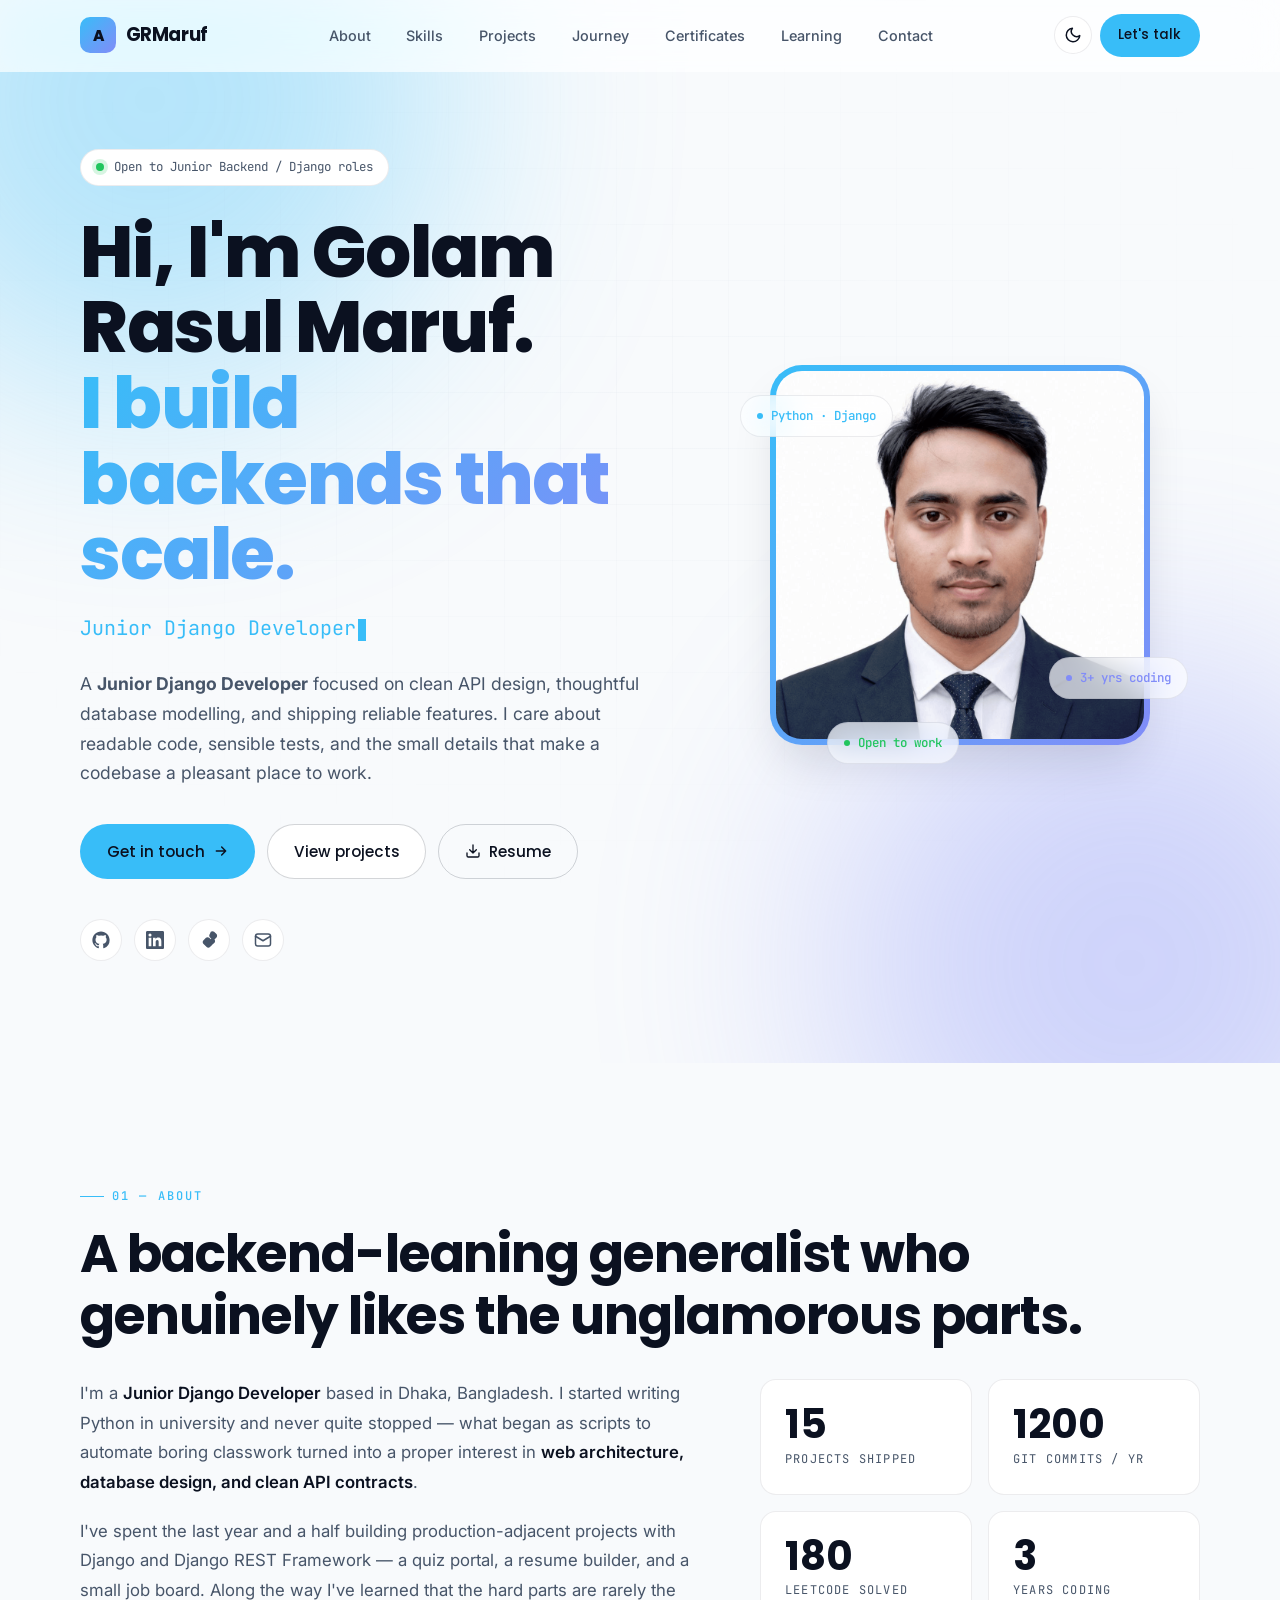
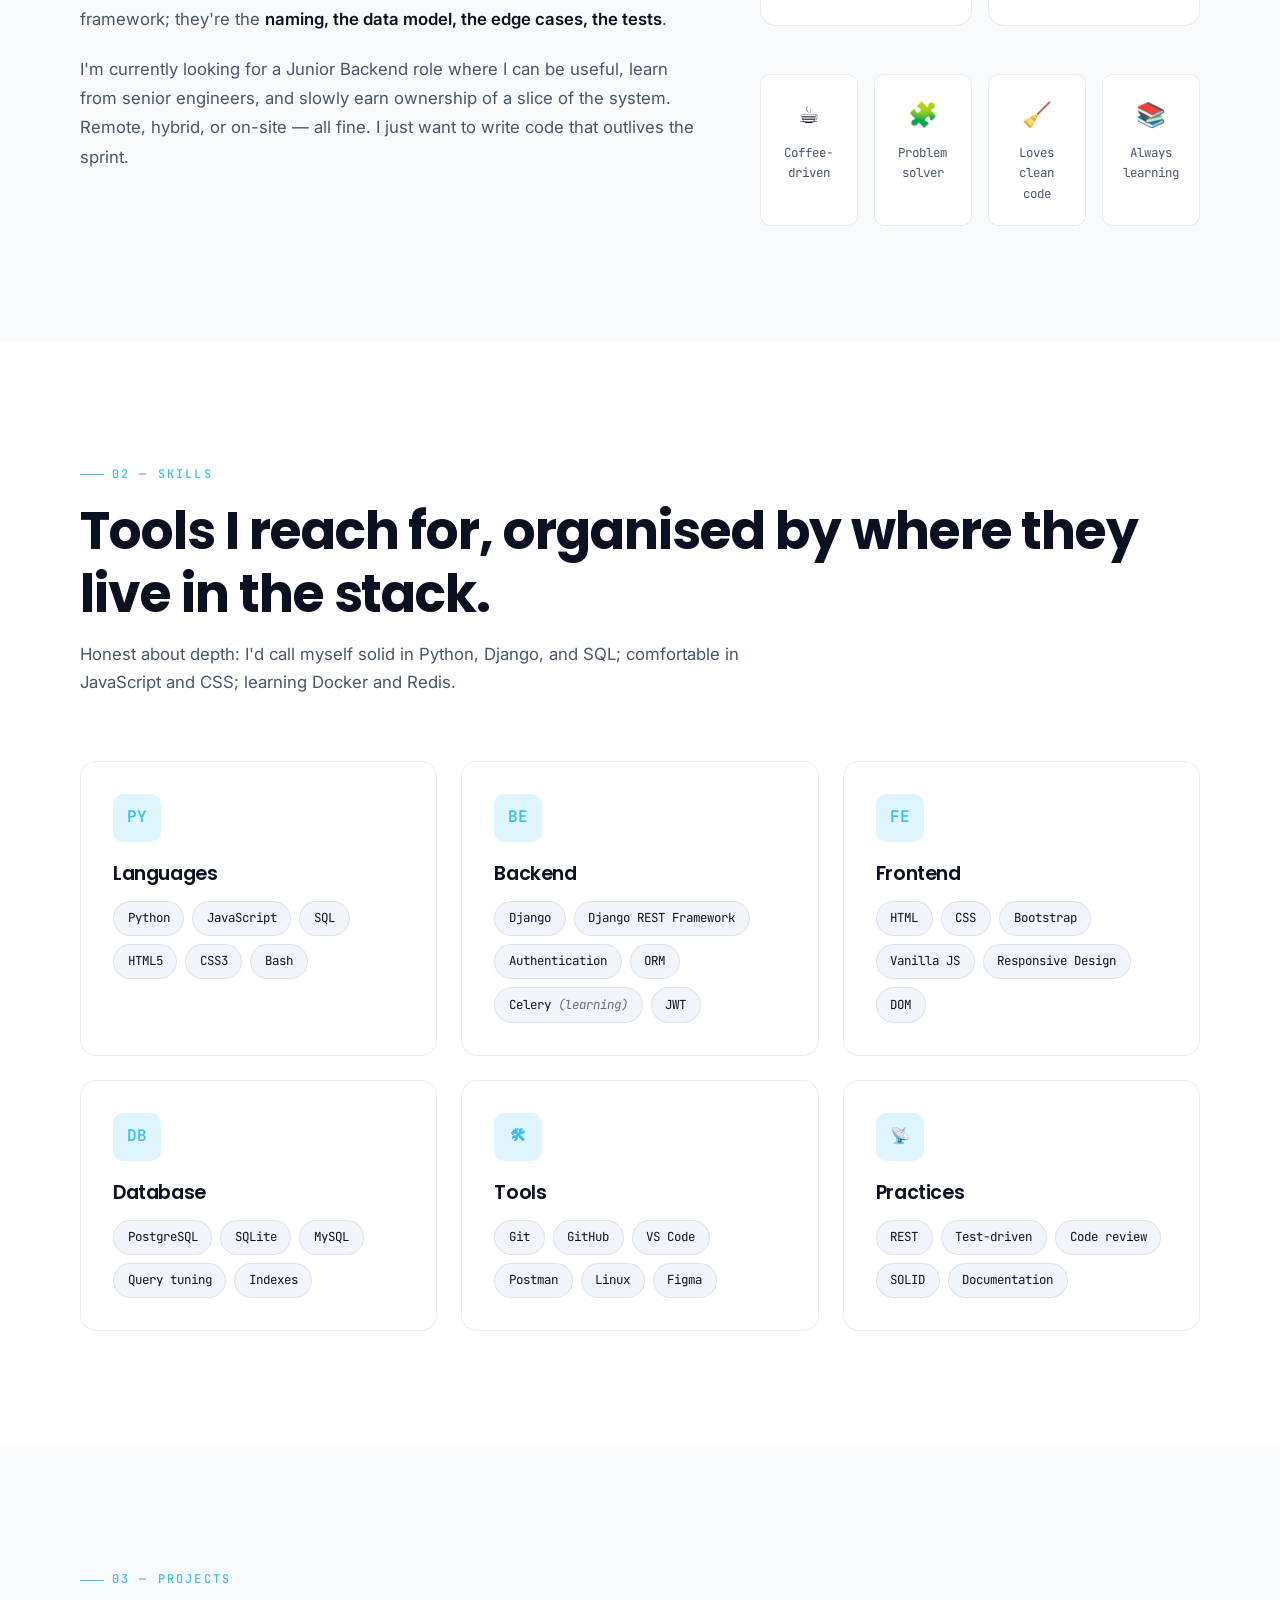
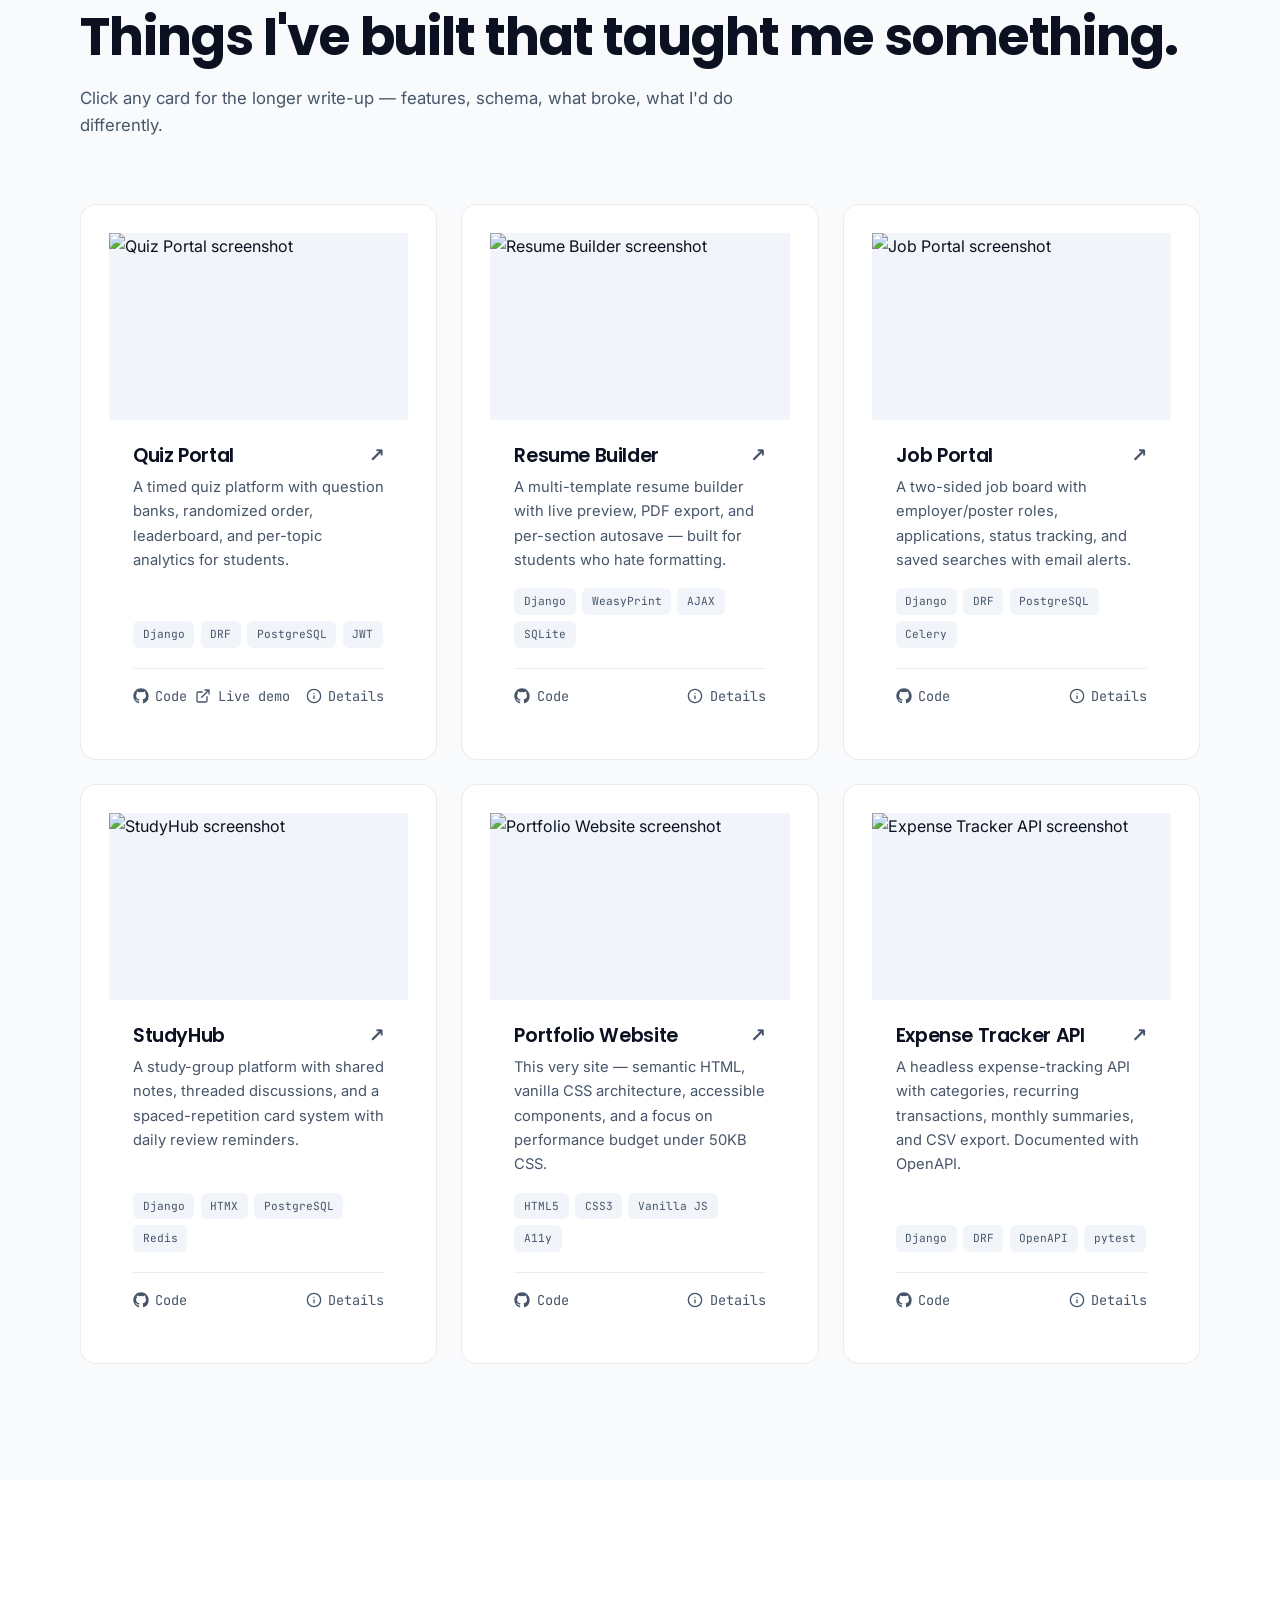
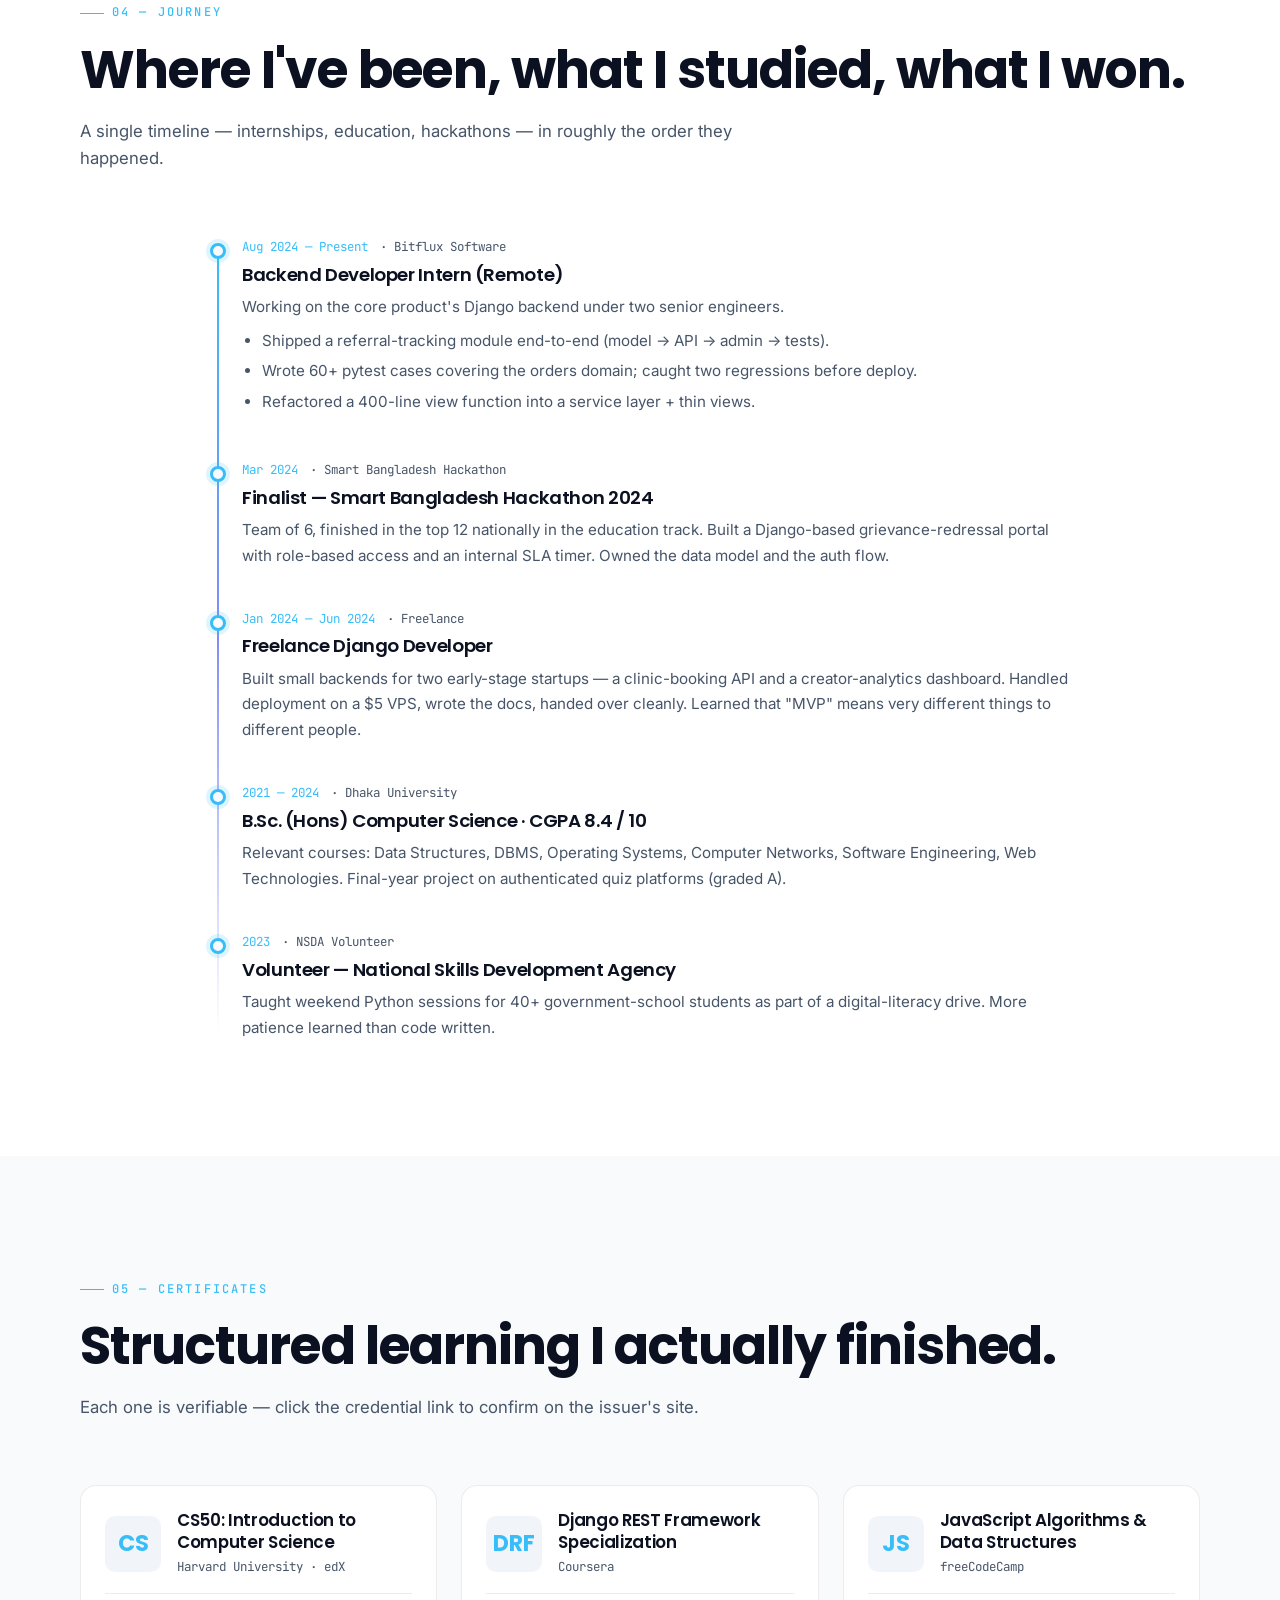
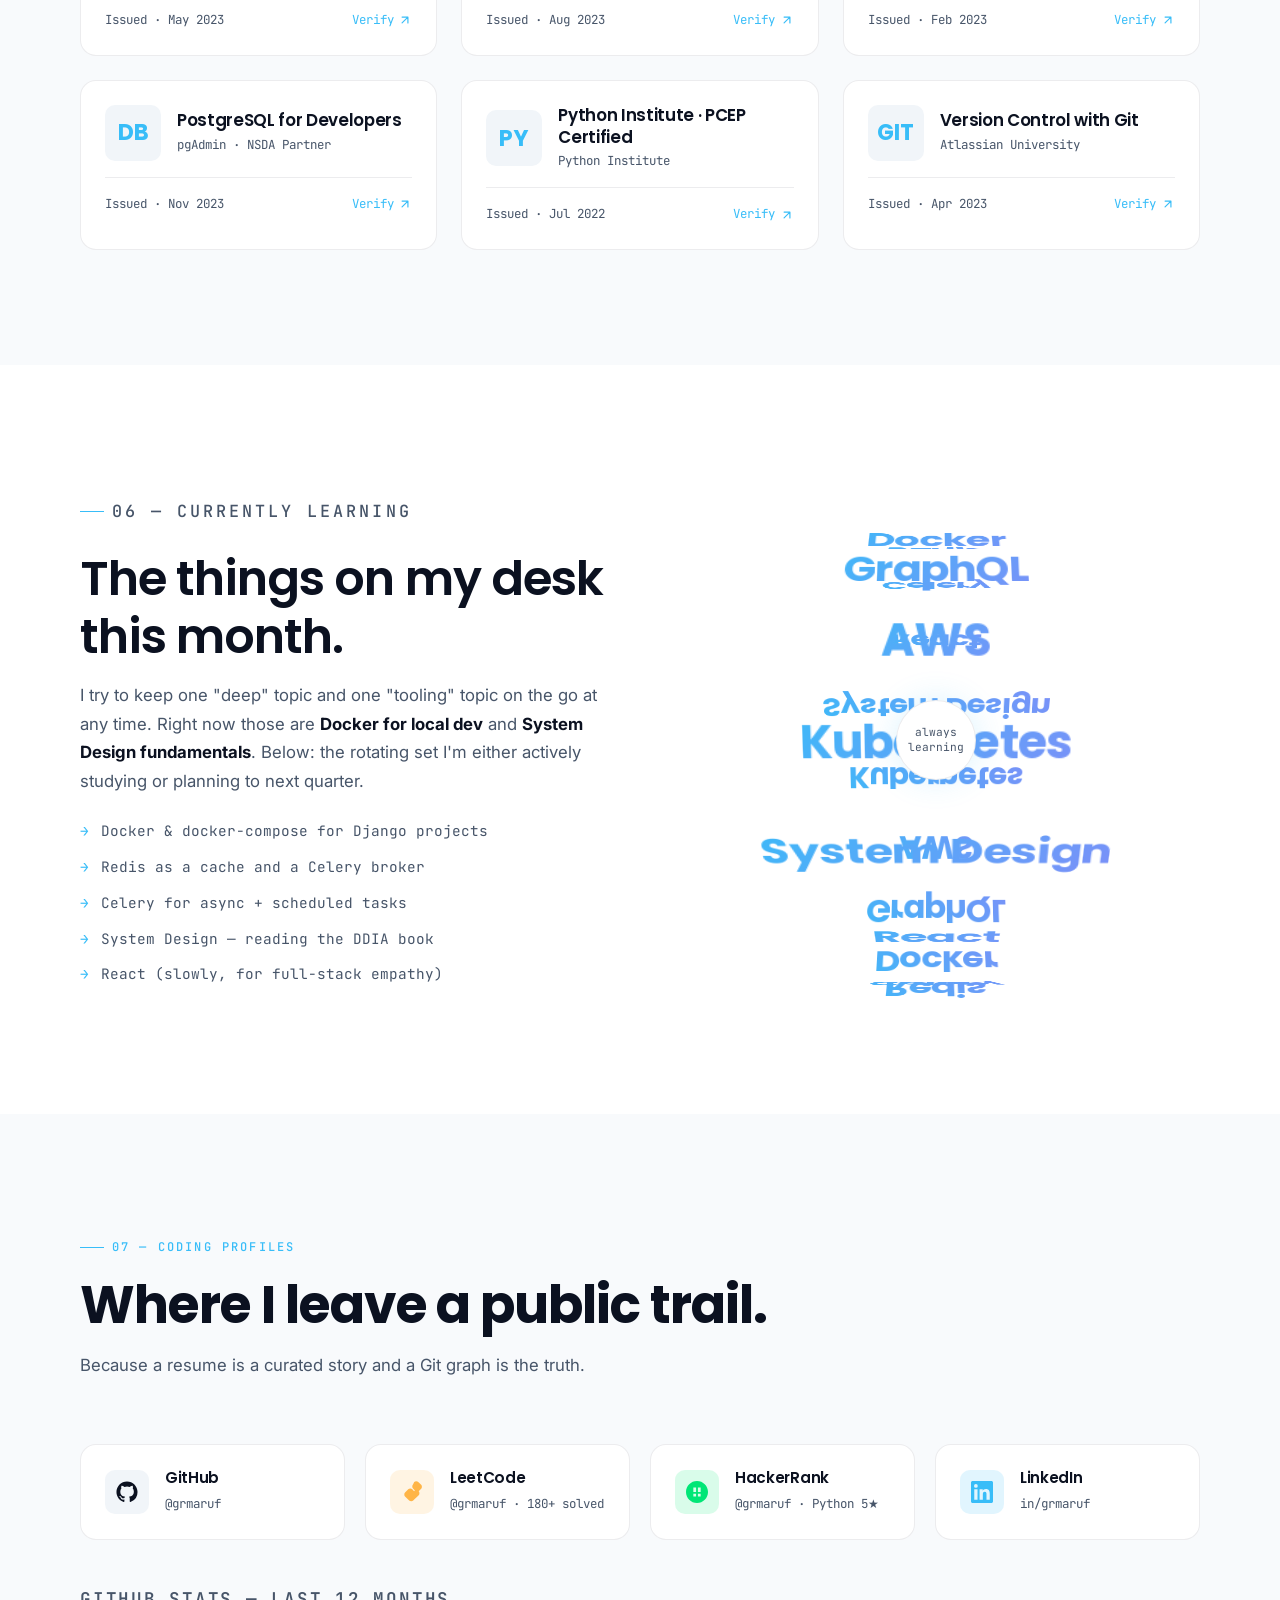
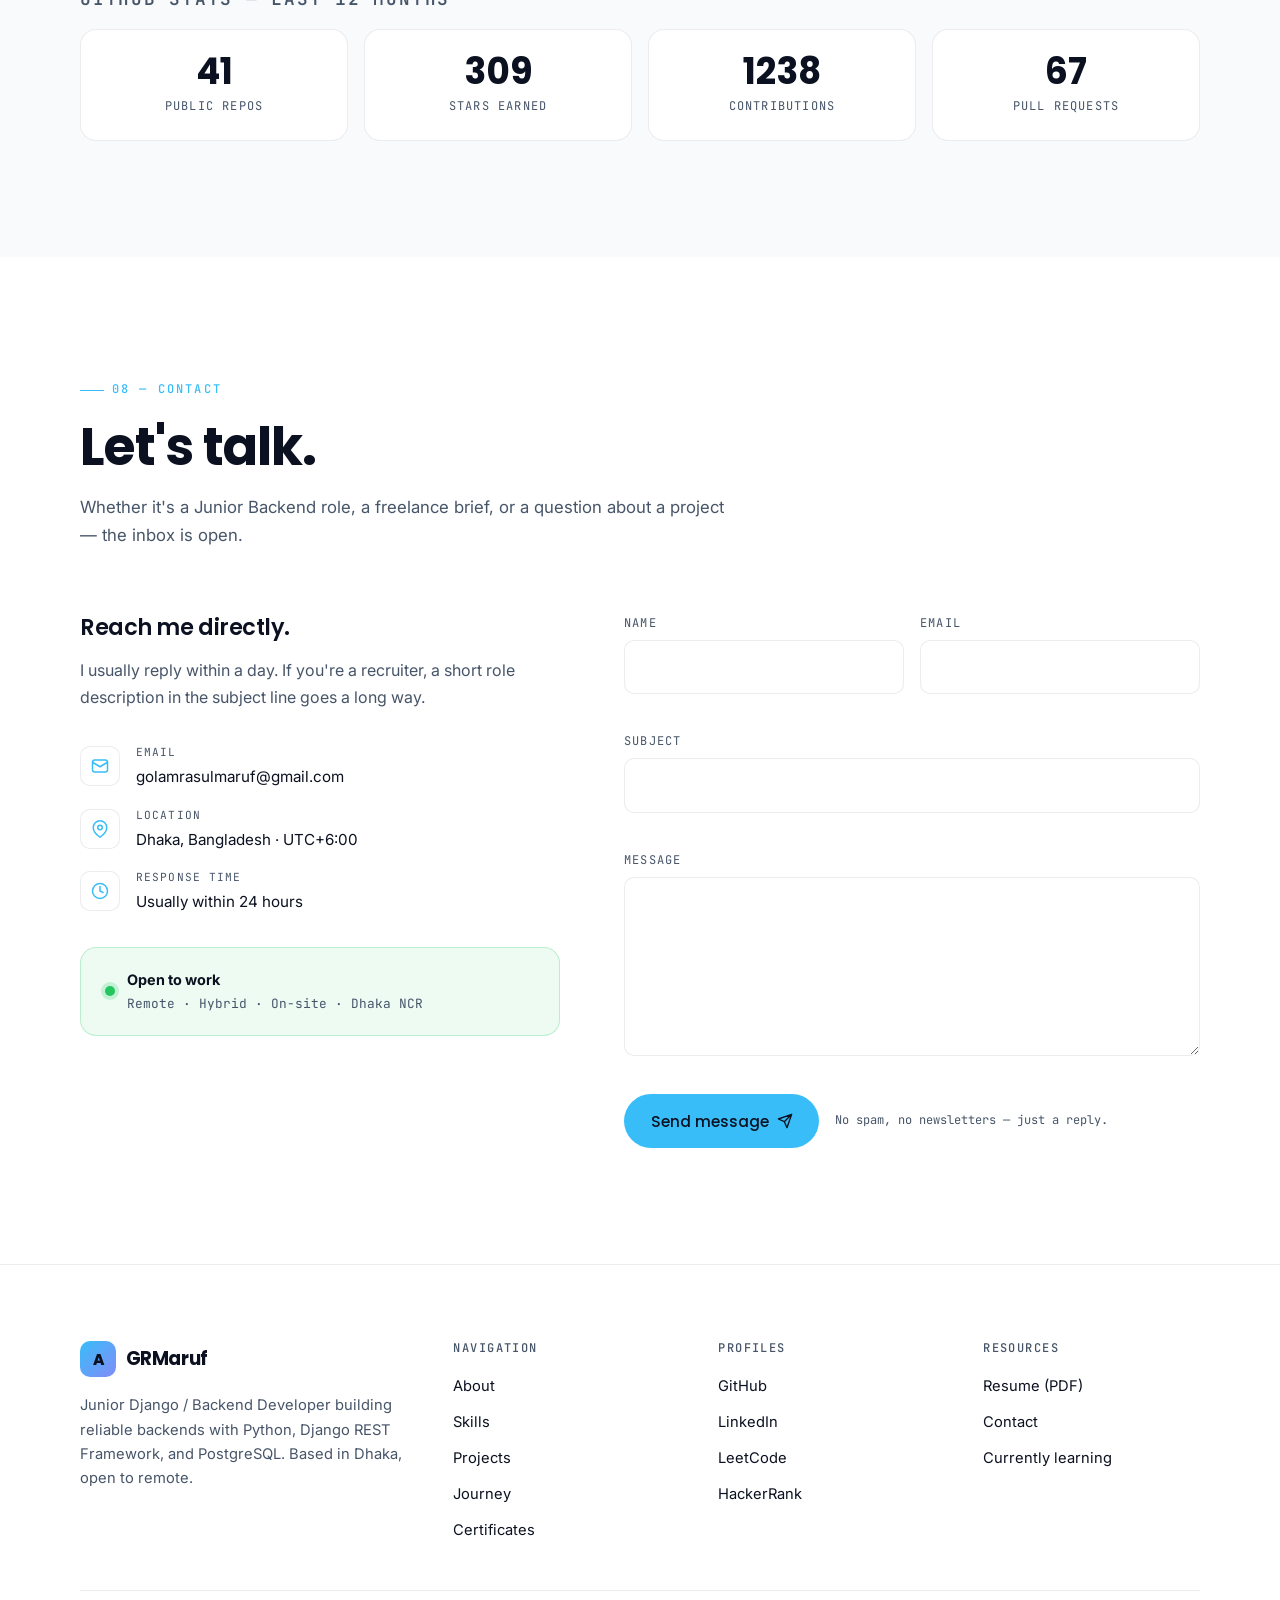
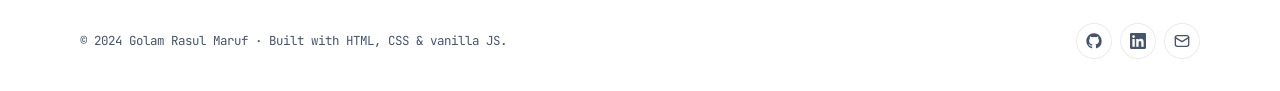
==== commit 5c2bc22b: "Update: a bit of text" ====
--- a/index.html
+++ b/index.html
@@ -3,23 +3,23 @@
 <head>
 <meta charset="UTF-8" />
 <meta name="viewport" content="width=device-width, initial-scale=1.0" />
-<title>Aarav Sharma — Backend Developer · Django & Python</title>
+<title>Golam Rasul Maruf — Backend Developer · Django & Python</title>
 <meta name="description" content="Junior Django / Backend Developer specialising in Python, Django REST Framework, and clean database design. Open to remote, hybrid, and on-site roles." />
-<meta name="author" content="Aarav Sharma" />
+<meta name="author" content="Golam Rasul Maruf" />
 
 <!-- Open Graph -->
 <meta property="og:type" content="website" />
-<meta property="og:title" content="Aarav Sharma — Backend Developer" />
+<meta property="og:title" content="Golam Rasul Maruf — Backend Developer" />
 <meta property="og:description" content="Python · Django · REST APIs · PostgreSQL. Building reliable backends with clean architecture." />
 <meta property="og:image" content="https://picsum.photos/seed/og-devfolio/1200/630" />
 
 <!-- Twitter -->
 <meta name="twitter:card" content="summary_large_image" />
-<meta name="twitter:title" content="Aarav Sharma — Backend Developer" />
+<meta name="twitter:title" content="Golam Rasul Maruf — Backend Developer" />
 <meta name="twitter:description" content="Python · Django · REST APIs · PostgreSQL." />
 
 <!-- Canonical -->
-<link rel="canonical" href="https://aaravsharma.dev/" />
+<link rel="canonical" href="https://grmaruf.dev/" />
 
 <!-- Fonts -->
 <link rel="preconnect" href="https://fonts.googleapis.com" />
@@ -34,15 +34,15 @@
 {
   "@context": "https://schema.org",
   "@type": "Person",
-  "name": "Aarav Sharma",
+  "name": "Golam Rasul Maruf",
   "jobTitle": "Junior Backend Developer",
-  "url": "https://aaravsharma.dev",
+  "url": "https://grmaruf.dev",
   "knowsAbout": ["Python", "Django", "Django REST Framework", "PostgreSQL", "REST API Design", "Database Design"],
-  "alumniOf": "Delhi University",
+  "alumniOf": "Dhaka University",
   "sameAs": [
-    "https://github.com/aaravsharma",
-    "https://linkedin.com/in/aaravsharma",
-    "https://leetcode.com/aaravsharma"
+    "https://github.com/grmaruf",
+    "https://linkedin.com/in/grmaruf",
+    "https://leetcode.com/grmaruf"
   ]
 }
 </script>
@@ -733,9 +733,9 @@
      ============================================================= -->
 <header class="nav" id="nav">
   <div class="nav-inner">
-    <a href="#hero" class="nav-logo" aria-label="Aarav Sharma — home">
+    <a href="#hero" class="nav-logo" aria-label="Golam Rasul Maruf — home">
       <span class="nav-logo-mark">A</span>
-      <span>aarav.sharma</span>
+      <span>GRMaruf</span>
     </a>
 
     <nav class="nav-links" id="nav-links" aria-label="Primary">
@@ -776,7 +776,7 @@
       </div>
 
       <h1 class="hero-title reveal reveal-delay-1">
-        <span class="line">Hi, I'm Aarav Sharma.</span>
+        <span class="line">Hi, I'm Golam Rasul Maruf.</span>
         <span class="line accent">I build backends that scale.</span>
       </h1>
 
@@ -804,16 +804,16 @@
       </div>
 
       <div class="hero-socials reveal reveal-delay-5">
-        <a href="https://github.com/aaravsharma" aria-label="GitHub" target="_blank" rel="noopener">
+        <a href="https://github.com/grmaruf" aria-label="GitHub" target="_blank" rel="noopener">
           <svg viewBox="0 0 24 24" fill="currentColor"><path d="M12 .5C5.65.5.5 5.65.5 12c0 5.08 3.29 9.39 7.86 10.91.58.11.79-.25.79-.55v-2.13c-3.2.69-3.87-1.36-3.87-1.36-.52-1.34-1.28-1.69-1.28-1.69-1.05-.71.08-.7.08-.7 1.16.08 1.77 1.19 1.77 1.19 1.03 1.77 2.7 1.26 3.36.96.1-.75.4-1.26.73-1.55-2.55-.29-5.23-1.28-5.23-5.7 0-1.26.45-2.29 1.19-3.1-.12-.29-.51-1.46.11-3.05 0 0 .97-.31 3.18 1.18a11.02 11.02 0 0 1 5.79 0c2.21-1.49 3.18-1.18 3.18-1.18.62 1.59.23 2.76.11 3.05.74.81 1.19 1.84 1.19 3.1 0 4.43-2.69 5.41-5.25 5.69.41.36.77 1.06.77 2.13v3.16c0 .31.21.67.8.55A11.51 11.51 0 0 0 23.5 12C23.5 5.65 18.35.5 12 .5z"/></svg>
         </a>
-        <a href="https://linkedin.com/in/aaravsharma" aria-label="LinkedIn" target="_blank" rel="noopener">
+        <a href="https://linkedin.com/in/grmaruf" aria-label="LinkedIn" target="_blank" rel="noopener">
           <svg viewBox="0 0 24 24" fill="currentColor"><path d="M20.45 20.45h-3.55v-5.57c0-1.33-.02-3.04-1.85-3.04-1.85 0-2.14 1.45-2.14 2.95v5.66H9.35V9h3.42v1.56h.05c.48-.9 1.64-1.85 3.37-1.85 3.6 0 4.27 2.37 4.27 5.46v6.28zM5.34 7.43a2.06 2.06 0 1 1 0-4.12 2.06 2.06 0 0 1 0 4.12zM7.12 20.45H3.56V9h3.56v11.45zM22.22 0H1.77C.79 0 0 .77 0 1.73v20.54C0 23.22.79 24 1.77 24h20.45c.98 0 1.78-.78 1.78-1.73V1.73C24 .77 23.2 0 22.22 0z"/></svg>
         </a>
-        <a href="https://leetcode.com/aaravsharma" aria-label="LeetCode" target="_blank" rel="noopener">
+        <a href="https://leetcode.com/grmaruf" aria-label="LeetCode" target="_blank" rel="noopener">
           <svg viewBox="0 0 24 24" fill="currentColor"><path d="M16.1 18.6l-2.8 2.8c-.5.5-1.3.8-2.2.8-.9 0-1.7-.3-2.2-.8L4.4 17c-.5-.5-.8-1.3-.8-2.2 0-.9.3-1.7.8-2.2l3.5-3.5c.5-.5 1.3-.8 2.2-.8.9 0 1.7.3 2.2.8l2 2 .8-.8-2-2c-.5-.5-.8-1.3-.8-2.2 0-.9.3-1.7.8-2.2L14.4 1c.5-.5 1.3-.8 2.2-.8.9 0 1.7.3 2.2.8L22 4.1c.5.5.8 1.3.8 2.2 0 .9-.3 1.7-.8 2.2l-2.7 2.7c.5.5.8 1.3.8 2.2 0 .9-.3 1.7-.8 2.2l-3.4 3.2z"/></svg>
         </a>
-        <a href="mailto:hello@aaravsharma.dev" aria-label="Email">
+        <a href="mailto:golamrasulmaruf@gmail.com" aria-label="Email">
           <svg viewBox="0 0 24 24" fill="none" stroke="currentColor" stroke-width="2" stroke-linecap="round" stroke-linejoin="round"><rect x="2" y="4" width="20" height="16" rx="3"/><path d="m2 7 10 6 10-6"/></svg>
         </a>
       </div>
@@ -821,7 +821,7 @@
 
     <div class="hero-visual reveal reveal-delay-3">
       <div class="hero-photo-wrap">
-        <img src="https://picsum.photos/seed/devfolio-portrait/600/600" alt="Portrait of Aarav Sharma" class="hero-photo" width="380" height="380" loading="eager" />
+        <img src="assets/images/profile_photo.png" alt="Portrait of Golam Rasul Maruf" class="hero-photo" width="380" height="380" loading="eager" />
         <div class="hero-photo-badge badge-1"><span class="dot"></span> Python · Django</div>
         <div class="hero-photo-badge badge-2"><span class="dot"></span> 3+ yrs coding</div>
         <div class="hero-photo-badge badge-3"><span class="dot"></span> Open to work</div>
@@ -843,7 +843,7 @@
     <div class="about-grid mt-2">
       <div class="about-text reveal reveal-delay-1">
         <p>
-          I'm a <strong>Junior Django Developer</strong> based in Delhi, India. I started writing
+          I'm a <strong>Junior Django Developer</strong> based in Dhaka, Bangladesh. I started writing
           Python in university and never quite stopped — what began as scripts to automate
           boring classwork turned into a proper interest in <strong>web architecture, database
           design, and clean API contracts</strong>.
@@ -1011,7 +1011,7 @@
             <span class="project-tag">JWT</span>
           </div>
           <div class="project-foot">
-            <a href="https://github.com/aaravsharma/quiz-portal" target="_blank" rel="noopener">
+            <a href="https://github.com/grmaruf/quiz-portal" target="_blank" rel="noopener">
               <svg viewBox="0 0 24 24" fill="currentColor"><path d="M12 .5C5.65.5.5 5.65.5 12c0 5.08 3.29 9.39 7.86 10.91.58.11.79-.25.79-.55v-2.13c-3.2.69-3.87-1.36-3.87-1.36-.52-1.34-1.28-1.69-1.28-1.69-1.05-.71.08-.7.08-.7 1.16.08 1.77 1.19 1.77 1.19 1.03 1.77 2.7 1.26 3.36.96.1-.75.4-1.26.73-1.55-2.55-.29-5.23-1.28-5.23-5.7 0-1.26.45-2.29 1.19-3.1-.12-.29-.51-1.46.11-3.05 0 0 .97-.31 3.18 1.18a11.02 11.02 0 0 1 5.79 0c2.21-1.49 3.18-1.18 3.18-1.18.62 1.59.23 2.76.11 3.05.74.81 1.19 1.84 1.19 3.1 0 4.43-2.69 5.41-5.25 5.69.41.36.77 1.06.77 2.13v3.16c0 .31.21.67.8.55A11.51 11.51 0 0 0 23.5 12C23.5 5.65 18.35.5 12 .5z"/></svg>
               Code
             </a>
@@ -1041,7 +1041,7 @@
             <span class="project-tag">SQLite</span>
           </div>
           <div class="project-foot">
-            <a href="https://github.com/aaravsharma/resume-builder" target="_blank" rel="noopener">
+            <a href="https://github.com/grmaruf/resume-builder" target="_blank" rel="noopener">
               <svg viewBox="0 0 24 24" fill="currentColor"><path d="M12 .5C5.65.5.5 5.65.5 12c0 5.08 3.29 9.39 7.86 10.91.58.11.79-.25.79-.55v-2.13c-3.2.69-3.87-1.36-3.87-1.36-.52-1.34-1.28-1.69-1.28-1.69-1.05-.71.08-.7.08-.7 1.16.08 1.77 1.19 1.77 1.19 1.03 1.77 2.7 1.26 3.36.96.1-.75.4-1.26.73-1.55-2.55-.29-5.23-1.28-5.23-5.7 0-1.26.45-2.29 1.19-3.1-.12-.29-.51-1.46.11-3.05 0 0 .97-.31 3.18 1.18a11.02 11.02 0 0 1 5.79 0c2.21-1.49 3.18-1.18 3.18-1.18.62 1.59.23 2.76.11 3.05.74.81 1.19 1.84 1.19 3.1 0 4.43-2.69 5.41-5.25 5.69.41.36.77 1.06.77 2.13v3.16c0 .31.21.67.8.55A11.51 11.51 0 0 0 23.5 12C23.5 5.65 18.35.5 12 .5z"/></svg>
               Code
             </a>
@@ -1068,7 +1068,7 @@
             <span class="project-tag">Celery</span>
           </div>
           <div class="project-foot">
-            <a href="https://github.com/aaravsharma/job-portal" target="_blank" rel="noopener">
+            <a href="https://github.com/grmaruf/job-portal" target="_blank" rel="noopener">
               <svg viewBox="0 0 24 24" fill="currentColor"><path d="M12 .5C5.65.5.5 5.65.5 12c0 5.08 3.29 9.39 7.86 10.91.58.11.79-.25.79-.55v-2.13c-3.2.69-3.87-1.36-3.87-1.36-.52-1.34-1.28-1.69-1.28-1.69-1.05-.71.08-.7.08-.7 1.16.08 1.77 1.19 1.77 1.19 1.03 1.77 2.7 1.26 3.36.96.1-.75.4-1.26.73-1.55-2.55-.29-5.23-1.28-5.23-5.7 0-1.26.45-2.29 1.19-3.1-.12-.29-.51-1.46.11-3.05 0 0 .97-.31 3.18 1.18a11.02 11.02 0 0 1 5.79 0c2.21-1.49 3.18-1.18 3.18-1.18.62 1.59.23 2.76.11 3.05.74.81 1.19 1.84 1.19 3.1 0 4.43-2.69 5.41-5.25 5.69.41.36.77 1.06.77 2.13v3.16c0 .31.21.67.8.55A11.51 11.51 0 0 0 23.5 12C23.5 5.65 18.35.5 12 .5z"/></svg>
               Code
             </a>
@@ -1094,7 +1094,7 @@
             <span class="project-tag">Redis</span>
           </div>
           <div class="project-foot">
-            <a href="https://github.com/aaravsharma/studyhub" target="_blank" rel="noopener">
+            <a href="https://github.com/grmaruf/studyhub" target="_blank" rel="noopener">
               <svg viewBox="0 0 24 24" fill="currentColor"><path d="M12 .5C5.65.5.5 5.65.5 12c0 5.08 3.29 9.39 7.86 10.91.58.11.79-.25.79-.55v-2.13c-3.2.69-3.87-1.36-3.87-1.36-.52-1.34-1.28-1.69-1.28-1.69-1.05-.71.08-.7.08-.7 1.16.08 1.77 1.19 1.77 1.19 1.03 1.77 2.7 1.26 3.36.96.1-.75.4-1.26.73-1.55-2.55-.29-5.23-1.28-5.23-5.7 0-1.26.45-2.29 1.19-3.1-.12-.29-.51-1.46.11-3.05 0 0 .97-.31 3.18 1.18a11.02 11.02 0 0 1 5.79 0c2.21-1.49 3.18-1.18 3.18-1.18.62 1.59.23 2.76.11 3.05.74.81 1.19 1.84 1.19 3.1 0 4.43-2.69 5.41-5.25 5.69.41.36.77 1.06.77 2.13v3.16c0 .31.21.67.8.55A11.51 11.51 0 0 0 23.5 12C23.5 5.65 18.35.5 12 .5z"/></svg>
               Code
             </a>
@@ -1120,7 +1120,7 @@
             <span class="project-tag">A11y</span>
           </div>
           <div class="project-foot">
-            <a href="https://github.com/aaravsharma/portfolio" target="_blank" rel="noopener">
+            <a href="https://github.com/grmaruf/portfolio" target="_blank" rel="noopener">
               <svg viewBox="0 0 24 24" fill="currentColor"><path d="M12 .5C5.65.5.5 5.65.5 12c0 5.08 3.29 9.39 7.86 10.91.58.11.79-.25.79-.55v-2.13c-3.2.69-3.87-1.36-3.87-1.36-.52-1.34-1.28-1.69-1.28-1.69-1.05-.71.08-.7.08-.7 1.16.08 1.77 1.19 1.77 1.19 1.03 1.77 2.7 1.26 3.36.96.1-.75.4-1.26.73-1.55-2.55-.29-5.23-1.28-5.23-5.7 0-1.26.45-2.29 1.19-3.1-.12-.29-.51-1.46.11-3.05 0 0 .97-.31 3.18 1.18a11.02 11.02 0 0 1 5.79 0c2.21-1.49 3.18-1.18 3.18-1.18.62 1.59.23 2.76.11 3.05.74.81 1.19 1.84 1.19 3.1 0 4.43-2.69 5.41-5.25 5.69.41.36.77 1.06.77 2.13v3.16c0 .31.21.67.8.55A11.51 11.51 0 0 0 23.5 12C23.5 5.65 18.35.5 12 .5z"/></svg>
               Code
             </a>
@@ -1146,7 +1146,7 @@
             <span class="project-tag">pytest</span>
           </div>
           <div class="project-foot">
-            <a href="https://github.com/aaravsharma/expense-api" target="_blank" rel="noopener">
+            <a href="https://github.com/grmaruf/expense-api" target="_blank" rel="noopener">
               <svg viewBox="0 0 24 24" fill="currentColor"><path d="M12 .5C5.65.5.5 5.65.5 12c0 5.08 3.29 9.39 7.86 10.91.58.11.79-.25.79-.55v-2.13c-3.2.69-3.87-1.36-3.87-1.36-.52-1.34-1.28-1.69-1.28-1.69-1.05-.71.08-.7.08-.7 1.16.08 1.77 1.19 1.77 1.19 1.03 1.77 2.7 1.26 3.36.96.1-.75.4-1.26.73-1.55-2.55-.29-5.23-1.28-5.23-5.7 0-1.26.45-2.29 1.19-3.1-.12-.29-.51-1.46.11-3.05 0 0 .97-.31 3.18 1.18a11.02 11.02 0 0 1 5.79 0c2.21-1.49 3.18-1.18 3.18-1.18.62 1.59.23 2.76.11 3.05.74.81 1.19 1.84 1.19 3.1 0 4.43-2.69 5.41-5.25 5.69.41.36.77 1.06.77 2.13v3.16c0 .31.21.67.8.55A11.51 11.51 0 0 0 23.5 12C23.5 5.65 18.35.5 12 .5z"/></svg>
               Code
             </a>
@@ -1194,9 +1194,9 @@
         <span class="timeline-dot"></span>
         <div class="timeline-meta">
           <span class="timeline-date">Mar 2024</span>
-          <span class="timeline-org">· Smart India Hackathon</span>
-        </div>
-        <h3 class="timeline-title">Finalist — Smart India Hackathon 2024</h3>
+          <span class="timeline-org">· Smart Bangladesh Hackathon</span>
+        </div>
+        <h3 class="timeline-title">Finalist — Smart Bangladesh Hackathon 2024</h3>
         <div class="timeline-desc">
           Team of 6, finished in the top 12 nationally in the education track. Built a
           Django-based grievance-redressal portal with role-based access and an internal
@@ -1222,7 +1222,7 @@
         <span class="timeline-dot"></span>
         <div class="timeline-meta">
           <span class="timeline-date">2021 — 2024</span>
-          <span class="timeline-org">· Delhi University</span>
+          <span class="timeline-org">· Dhaka University</span>
         </div>
         <h3 class="timeline-title">B.Sc. (Hons) Computer Science · CGPA 8.4 / 10</h3>
         <div class="timeline-desc">
@@ -1407,43 +1407,43 @@
     </div>
 
     <div class="profiles-grid">
-      <a href="https://github.com/aaravsharma" class="card profile-card reveal reveal-delay-1" target="_blank" rel="noopener">
+      <a href="https://github.com/grmaruf" class="card profile-card reveal reveal-delay-1" target="_blank" rel="noopener">
         <div class="profile-icon" style="background: var(--color-card-2); color: var(--color-text);">
           <svg viewBox="0 0 24 24" fill="currentColor"><path d="M12 .5C5.65.5.5 5.65.5 12c0 5.08 3.29 9.39 7.86 10.91.58.11.79-.25.79-.55v-2.13c-3.2.69-3.87-1.36-3.87-1.36-.52-1.34-1.28-1.69-1.28-1.69-1.05-.71.08-.7.08-.7 1.16.08 1.77 1.19 1.77 1.19 1.03 1.77 2.7 1.26 3.36.96.1-.75.4-1.26.73-1.55-2.55-.29-5.23-1.28-5.23-5.7 0-1.26.45-2.29 1.19-3.1-.12-.29-.51-1.46.11-3.05 0 0 .97-.31 3.18 1.18a11.02 11.02 0 0 1 5.79 0c2.21-1.49 3.18-1.18 3.18-1.18.62 1.59.23 2.76.11 3.05.74.81 1.19 1.84 1.19 3.1 0 4.43-2.69 5.41-5.25 5.69.41.36.77 1.06.77 2.13v3.16c0 .31.21.67.8.55A11.51 11.51 0 0 0 23.5 12C23.5 5.65 18.35.5 12 .5z"/></svg>
         </div>
         <div class="profile-info">
           <h3>GitHub</h3>
-          <span class="handle">@aaravsharma</span>
+          <span class="handle">@grmaruf</span>
         </div>
       </a>
 
-      <a href="https://leetcode.com/aaravsharma" class="card profile-card reveal reveal-delay-2" target="_blank" rel="noopener">
+      <a href="https://leetcode.com/grmaruf" class="card profile-card reveal reveal-delay-2" target="_blank" rel="noopener">
         <div class="profile-icon" style="background: rgba(255, 181, 71, 0.15); color: #FFB547;">
           <svg viewBox="0 0 24 24" fill="currentColor"><path d="M16.1 18.6l-2.8 2.8c-.5.5-1.3.8-2.2.8-.9 0-1.7-.3-2.2-.8L4.4 17c-.5-.5-.8-1.3-.8-2.2 0-.9.3-1.7.8-2.2l3.5-3.5c.5-.5 1.3-.8 2.2-.8.9 0 1.7.3 2.2.8l2 2 .8-.8-2-2c-.5-.5-.8-1.3-.8-2.2 0-.9.3-1.7.8-2.2L14.4 1c.5-.5 1.3-.8 2.2-.8.9 0 1.7.3 2.2.8L22 4.1c.5.5.8 1.3.8 2.2 0 .9-.3 1.7-.8 2.2l-2.7 2.7c.5.5.8 1.3.8 2.2 0 .9-.3 1.7-.8 2.2l-3.4 3.2z"/></svg>
         </div>
         <div class="profile-info">
           <h3>LeetCode</h3>
-          <span class="handle">@aaravsharma · 180+ solved</span>
+          <span class="handle">@grmaruf · 180+ solved</span>
         </div>
       </a>
 
-      <a href="https://hackerrank.com/aaravsharma" class="card profile-card reveal reveal-delay-3" target="_blank" rel="noopener">
+      <a href="https://hackerrank.com/grmaruf" class="card profile-card reveal reveal-delay-3" target="_blank" rel="noopener">
         <div class="profile-icon" style="background: rgba(0, 230, 118, 0.15); color: #00E676;">
           <svg viewBox="0 0 24 24" fill="currentColor"><path d="M12 0C5.37 0 0 5.37 0 12s5.37 12 12 12 12-5.37 12-12S18.63 0 12 0zm-1 17H8v-3h3v3zm0-5H8V7h3v5zm5 5h-3v-3h3v3zm0-5h-3V7h3v5z"/></svg>
         </div>
         <div class="profile-info">
           <h3>HackerRank</h3>
-          <span class="handle">@aaravsharma · Python 5★</span>
+          <span class="handle">@grmaruf · Python 5★</span>
         </div>
       </a>
 
-      <a href="https://linkedin.com/in/aaravsharma" class="card profile-card reveal reveal-delay-1" target="_blank" rel="noopener">
+      <a href="https://linkedin.com/in/grmaruf" class="card profile-card reveal reveal-delay-1" target="_blank" rel="noopener">
         <div class="profile-icon" style="background: rgba(56, 189, 248, 0.15); color: var(--color-primary);">
           <svg viewBox="0 0 24 24" fill="currentColor"><path d="M20.45 20.45h-3.55v-5.57c0-1.33-.02-3.04-1.85-3.04-1.85 0-2.14 1.45-2.14 2.95v5.66H9.35V9h3.42v1.56h.05c.48-.9 1.64-1.85 3.37-1.85 3.6 0 4.27 2.37 4.27 5.46v6.28zM5.34 7.43a2.06 2.06 0 1 1 0-4.12 2.06 2.06 0 0 1 0 4.12zM7.12 20.45H3.56V9h3.56v11.45zM22.22 0H1.77C.79 0 0 .77 0 1.73v20.54C0 23.22.79 24 1.77 24h20.45c.98 0 1.78-.78 1.78-1.73V1.73C24 .77 23.2 0 22.22 0z"/></svg>
         </div>
         <div class="profile-info">
           <h3>LinkedIn</h3>
-          <span class="handle">in/aaravsharma</span>
+          <span class="handle">in/grmaruf</span>
         </div>
       </a>
     </div>
@@ -1495,7 +1495,7 @@
             </span>
             <div>
               <span class="label">Email</span>
-              <span class="value">hello@aaravsharma.dev</span>
+              <span class="value">golamrasulmaruf@gmail.com</span>
             </div>
           </div>
           <div class="contact-list-item">
@@ -1504,7 +1504,7 @@
             </span>
             <div>
               <span class="label">Location</span>
-              <span class="value">Delhi, India · UTC+5:30</span>
+              <span class="value">Dhaka, Bangladesh · UTC+6:00</span>
             </div>
           </div>
           <div class="contact-list-item">
@@ -1522,7 +1522,7 @@
           <span class="dot"></span>
           <div class="availability-text">
             <strong>Open to work</strong>
-            <span>Remote · Hybrid · On-site · Delhi NCR</span>
+            <span>Remote · Hybrid · On-site · Dhaka NCR</span>
           </div>
         </div>
       </div>
@@ -1576,9 +1576,9 @@
       <div class="footer-brand">
         <a href="#hero" class="nav-logo">
           <span class="nav-logo-mark">A</span>
-          <span>aarav.sharma</span>
+          <span>GRMaruf</span>
         </a>
-        <p>Junior Django / Backend Developer building reliable backends with Python, Django REST Framework, and PostgreSQL. Based in Delhi, open to remote.</p>
+        <p>Junior Django / Backend Developer building reliable backends with Python, Django REST Framework, and PostgreSQL. Based in Dhaka, open to remote.</p>
       </div>
 
       <div class="footer-col">
@@ -1595,10 +1595,10 @@
       <div class="footer-col">
         <h4>Profiles</h4>
         <ul>
-          <li><a href="https://github.com/aaravsharma" target="_blank" rel="noopener">GitHub</a></li>
-          <li><a href="https://linkedin.com/in/aaravsharma" target="_blank" rel="noopener">LinkedIn</a></li>
-          <li><a href="https://leetcode.com/aaravsharma" target="_blank" rel="noopener">LeetCode</a></li>
-          <li><a href="https://hackerrank.com/aaravsharma" target="_blank" rel="noopener">HackerRank</a></li>
+          <li><a href="https://github.com/grmaruf" target="_blank" rel="noopener">GitHub</a></li>
+          <li><a href="https://linkedin.com/in/grmaruf" target="_blank" rel="noopener">LinkedIn</a></li>
+          <li><a href="https://leetcode.com/grmaruf" target="_blank" rel="noopener">LeetCode</a></li>
+          <li><a href="https://hackerrank.com/grmaruf" target="_blank" rel="noopener">HackerRank</a></li>
         </ul>
       </div>
 
@@ -1613,15 +1613,15 @@
     </div>
 
     <div class="footer-bottom">
-      <p>© 2024 Aarav Sharma · Built with HTML, CSS & vanilla JS.</p>
+      <p>© 2024 Golam Rasul Maruf · Built with HTML, CSS & vanilla JS.</p>
       <div class="footer-socials">
-        <a href="https://github.com/aaravsharma" aria-label="GitHub" target="_blank" rel="noopener">
+        <a href="https://github.com/grmaruf" aria-label="GitHub" target="_blank" rel="noopener">
           <svg viewBox="0 0 24 24" fill="currentColor"><path d="M12 .5C5.65.5.5 5.65.5 12c0 5.08 3.29 9.39 7.86 10.91.58.11.79-.25.79-.55v-2.13c-3.2.69-3.87-1.36-3.87-1.36-.52-1.34-1.28-1.69-1.28-1.69-1.05-.71.08-.7.08-.7 1.16.08 1.77 1.19 1.77 1.19 1.03 1.77 2.7 1.26 3.36.96.1-.75.4-1.26.73-1.55-2.55-.29-5.23-1.28-5.23-5.7 0-1.26.45-2.29 1.19-3.1-.12-.29-.51-1.46.11-3.05 0 0 .97-.31 3.18 1.18a11.02 11.02 0 0 1 5.79 0c2.21-1.49 3.18-1.18 3.18-1.18.62 1.59.23 2.76.11 3.05.74.81 1.19 1.84 1.19 3.1 0 4.43-2.69 5.41-5.25 5.69.41.36.77 1.06.77 2.13v3.16c0 .31.21.67.8.55A11.51 11.51 0 0 0 23.5 12C23.5 5.65 18.35.5 12 .5z"/></svg>
         </a>
-        <a href="https://linkedin.com/in/aaravsharma" aria-label="LinkedIn" target="_blank" rel="noopener">
+        <a href="https://linkedin.com/in/grmaruf" aria-label="LinkedIn" target="_blank" rel="noopener">
           <svg viewBox="0 0 24 24" fill="currentColor"><path d="M20.45 20.45h-3.55v-5.57c0-1.33-.02-3.04-1.85-3.04-1.85 0-2.14 1.45-2.14 2.95v5.66H9.35V9h3.42v1.56h.05c.48-.9 1.64-1.85 3.37-1.85 3.6 0 4.27 2.37 4.27 5.46v6.28zM5.34 7.43a2.06 2.06 0 1 1 0-4.12 2.06 2.06 0 0 1 0 4.12zM7.12 20.45H3.56V9h3.56v11.45zM22.22 0H1.77C.79 0 0 .77 0 1.73v20.54C0 23.22.79 24 1.77 24h20.45c.98 0 1.78-.78 1.78-1.73V1.73C24 .77 23.2 0 22.22 0z"/></svg>
         </a>
-        <a href="mailto:hello@aaravsharma.dev" aria-label="Email">
+        <a href="mailto:golamrasulmaruf@gmail.com" aria-label="Email">
           <svg viewBox="0 0 24 24" fill="none" stroke="currentColor" stroke-width="2" stroke-linecap="round" stroke-linejoin="round"><rect x="2" y="4" width="20" height="16" rx="3"/><path d="m2 7 10 6 10-6"/></svg>
         </a>
       </div>
@@ -1932,7 +1932,7 @@
       ],
       tags: ['Django', 'Django REST Framework', 'PostgreSQL', 'JWT', 'pytest', 'Celery'],
       learned: 'Learned the hard way that "server-side time" and "client-side time" are not the same thing — moved all timing logic to the backend after a student exploited clock skew. Also learned to model attempt state as an explicit state machine rather than a pile of boolean flags.',
-      github: 'https://github.com/aaravsharma/quiz-portal',
+      github: 'https://github.com/grmaruf/quiz-portal',
       demo: '#'
     },
     'resume-builder': {
@@ -1950,7 +1950,7 @@
       ],
       tags: ['Django', 'WeasyPrint', 'AJAX', 'SQLite', 'Vanilla JS'],
       learned: 'WeasyPrint is great until you hit a font fallback issue — ended up bundling fonts explicitly. Also: drag-and-drop without a library is doable but you really want to write the state machine on paper first.',
-      github: 'https://github.com/aaravsharma/resume-builder',
+      github: 'https://github.com/grmaruf/resume-builder',
       demo: '#'
     },
     'job-portal': {
@@ -1968,7 +1968,7 @@
       ],
       tags: ['Django', 'DRF', 'PostgreSQL', 'Celery', 'Redis', 'Docker'],
       learned: 'Designing the application state machine upfront would have saved me a migration headache later. Also: full-text search in Postgres is criminally underrated — you can ship a real search feature without Elasticsearch for a long time.',
-      github: 'https://github.com/aaravsharma/job-portal',
+      github: 'https://github.com/grmaruf/job-portal',
       demo: '#'
     },
     'studyhub': {
@@ -1986,7 +1986,7 @@
       ],
       tags: ['Django', 'HTMX', 'PostgreSQL', 'Redis', 'Celery'],
       learned: 'HTMX is a delightful middle ground when React feels like overkill — you can build genuinely interactive UIs while keeping the mental model server-first. CRDTs are hard; I ended up with a simplified OT that works for small groups.',
-      github: 'https://github.com/aaravsharma/studyhub',
+      github: 'https://github.com/grmaruf/studyhub',
       demo: '#'
     },
     'portfolio': {
@@ -2004,7 +2004,7 @@
       ],
       tags: ['HTML5', 'CSS3', 'Vanilla JS', 'A11y', 'SEO'],
       learned: 'Building a portfolio in vanilla CSS makes you actually understand the cascade. I also learned that "accessible" is not a checkbox — every interactive element needs a keyboard story, not just an aria-label.',
-      github: 'https://github.com/aaravsharma/portfolio',
+      github: 'https://github.com/grmaruf/portfolio',
       demo: '#'
     },
     'expense-api': {
@@ -2022,7 +2022,7 @@
       ],
       tags: ['Django', 'DRF', 'OpenAPI', 'pytest', 'PostgreSQL'],
       learned: 'Writing tests first forces you to think about the API from the consumer\'s perspective. drf-spectacular is genuinely better than hand-writing OpenAPI specs. Streaming responses for CSV export is a 10-line change that prevents OOM on large datasets.',
-      github: 'https://github.com/aaravsharma/expense-api',
+      github: 'https://github.com/grmaruf/expense-api',
       demo: '#'
     }
   };
